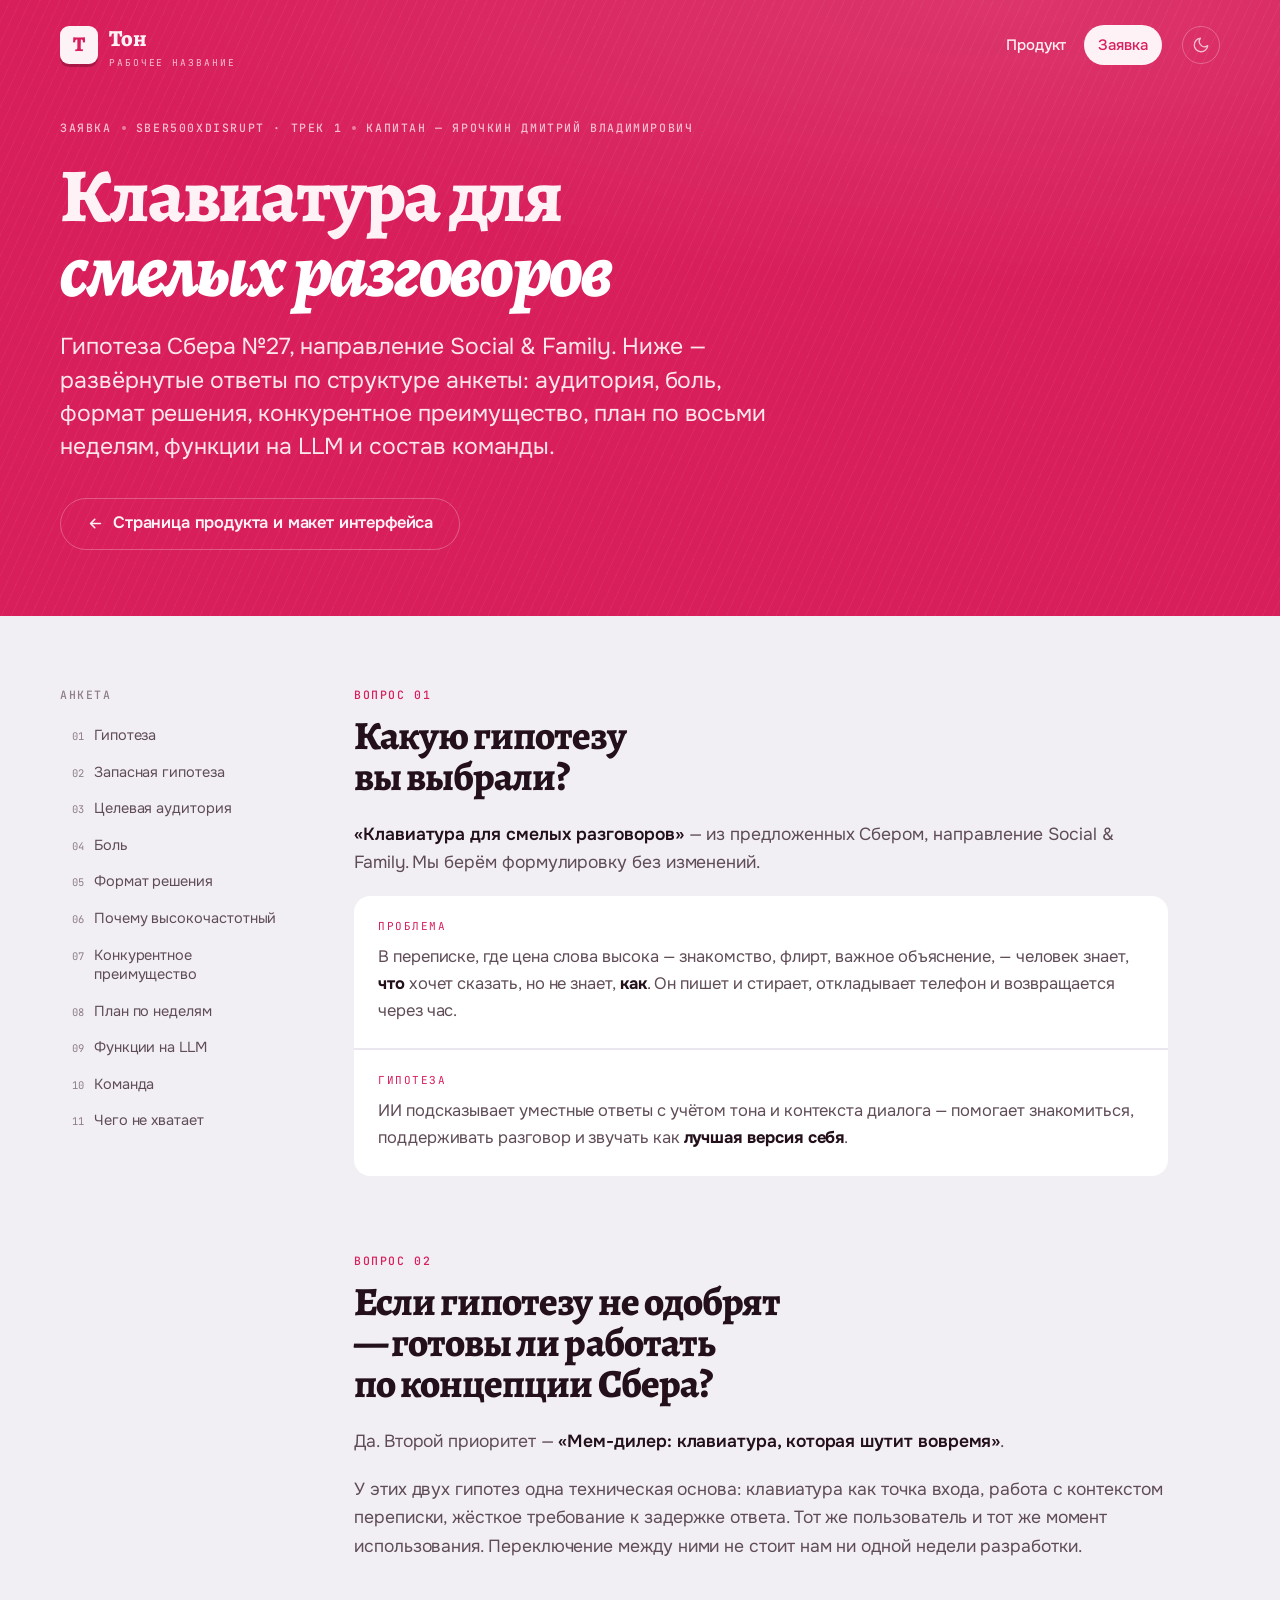
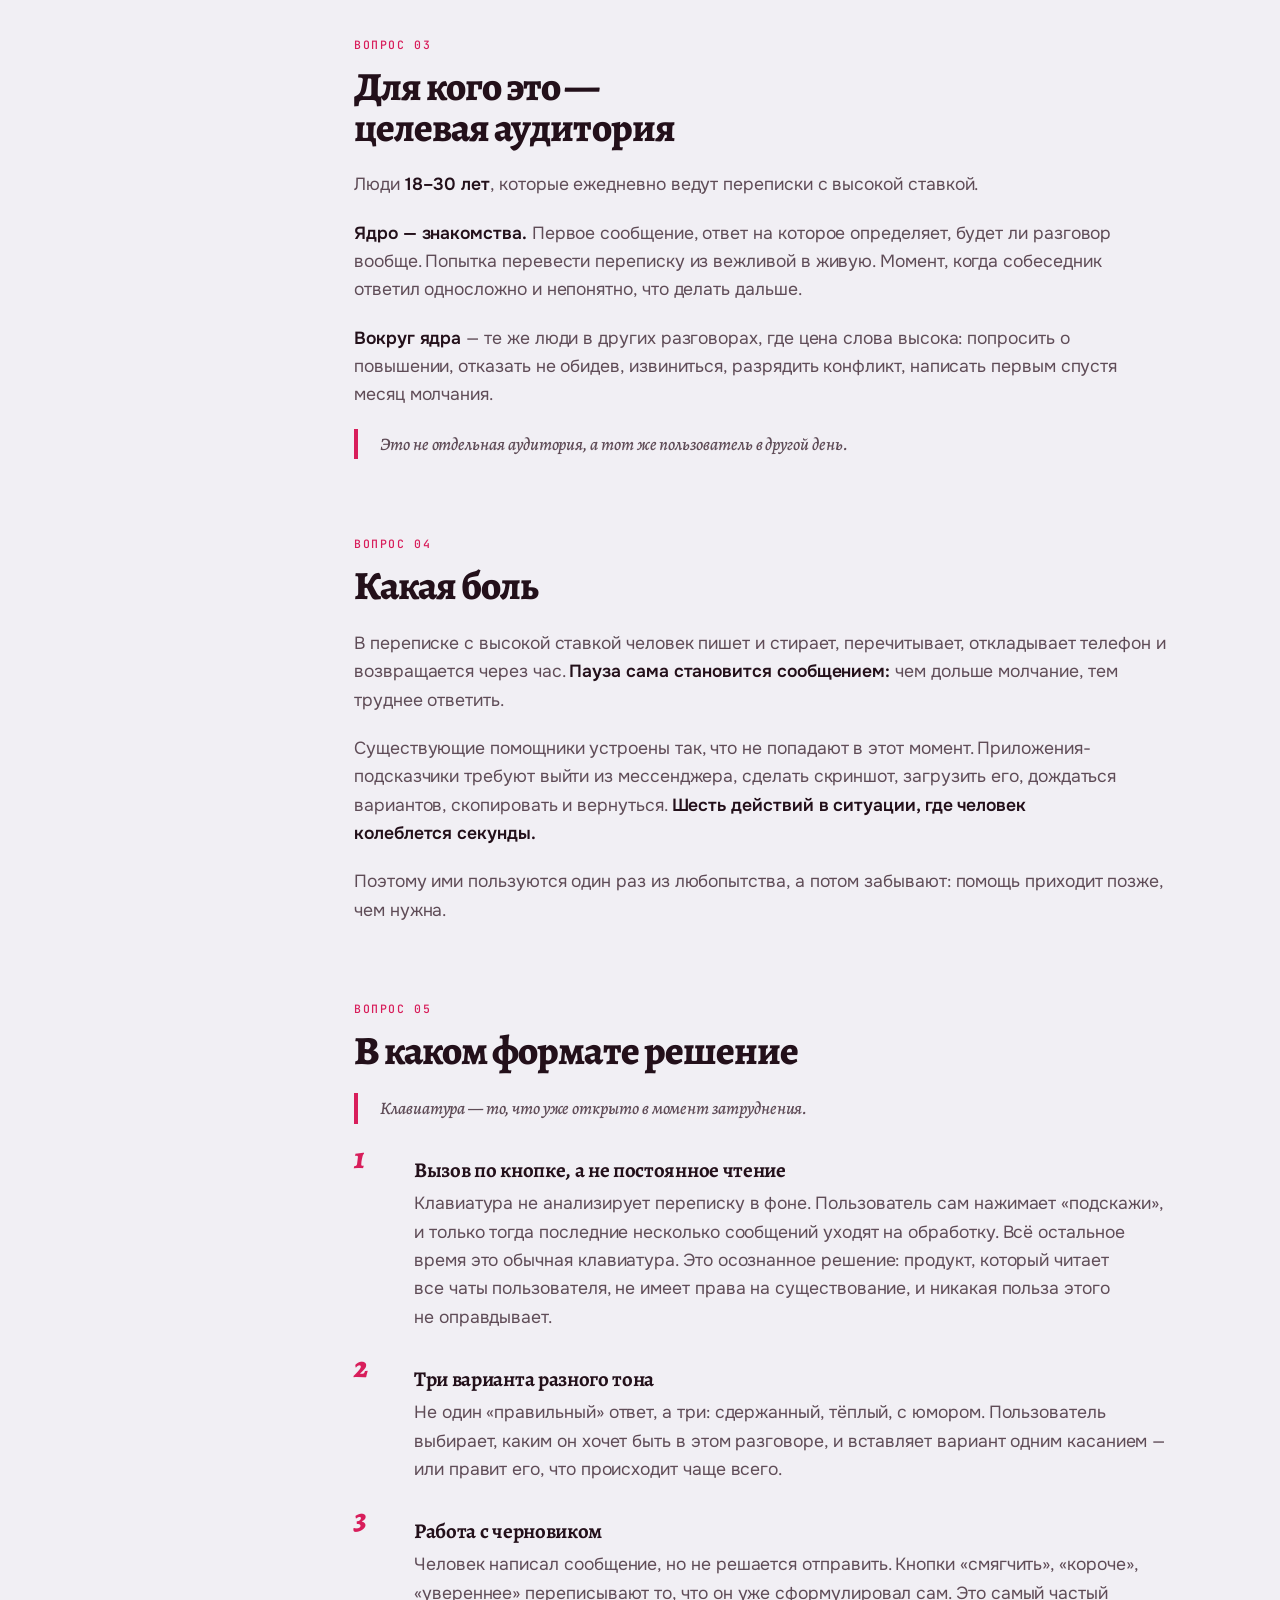
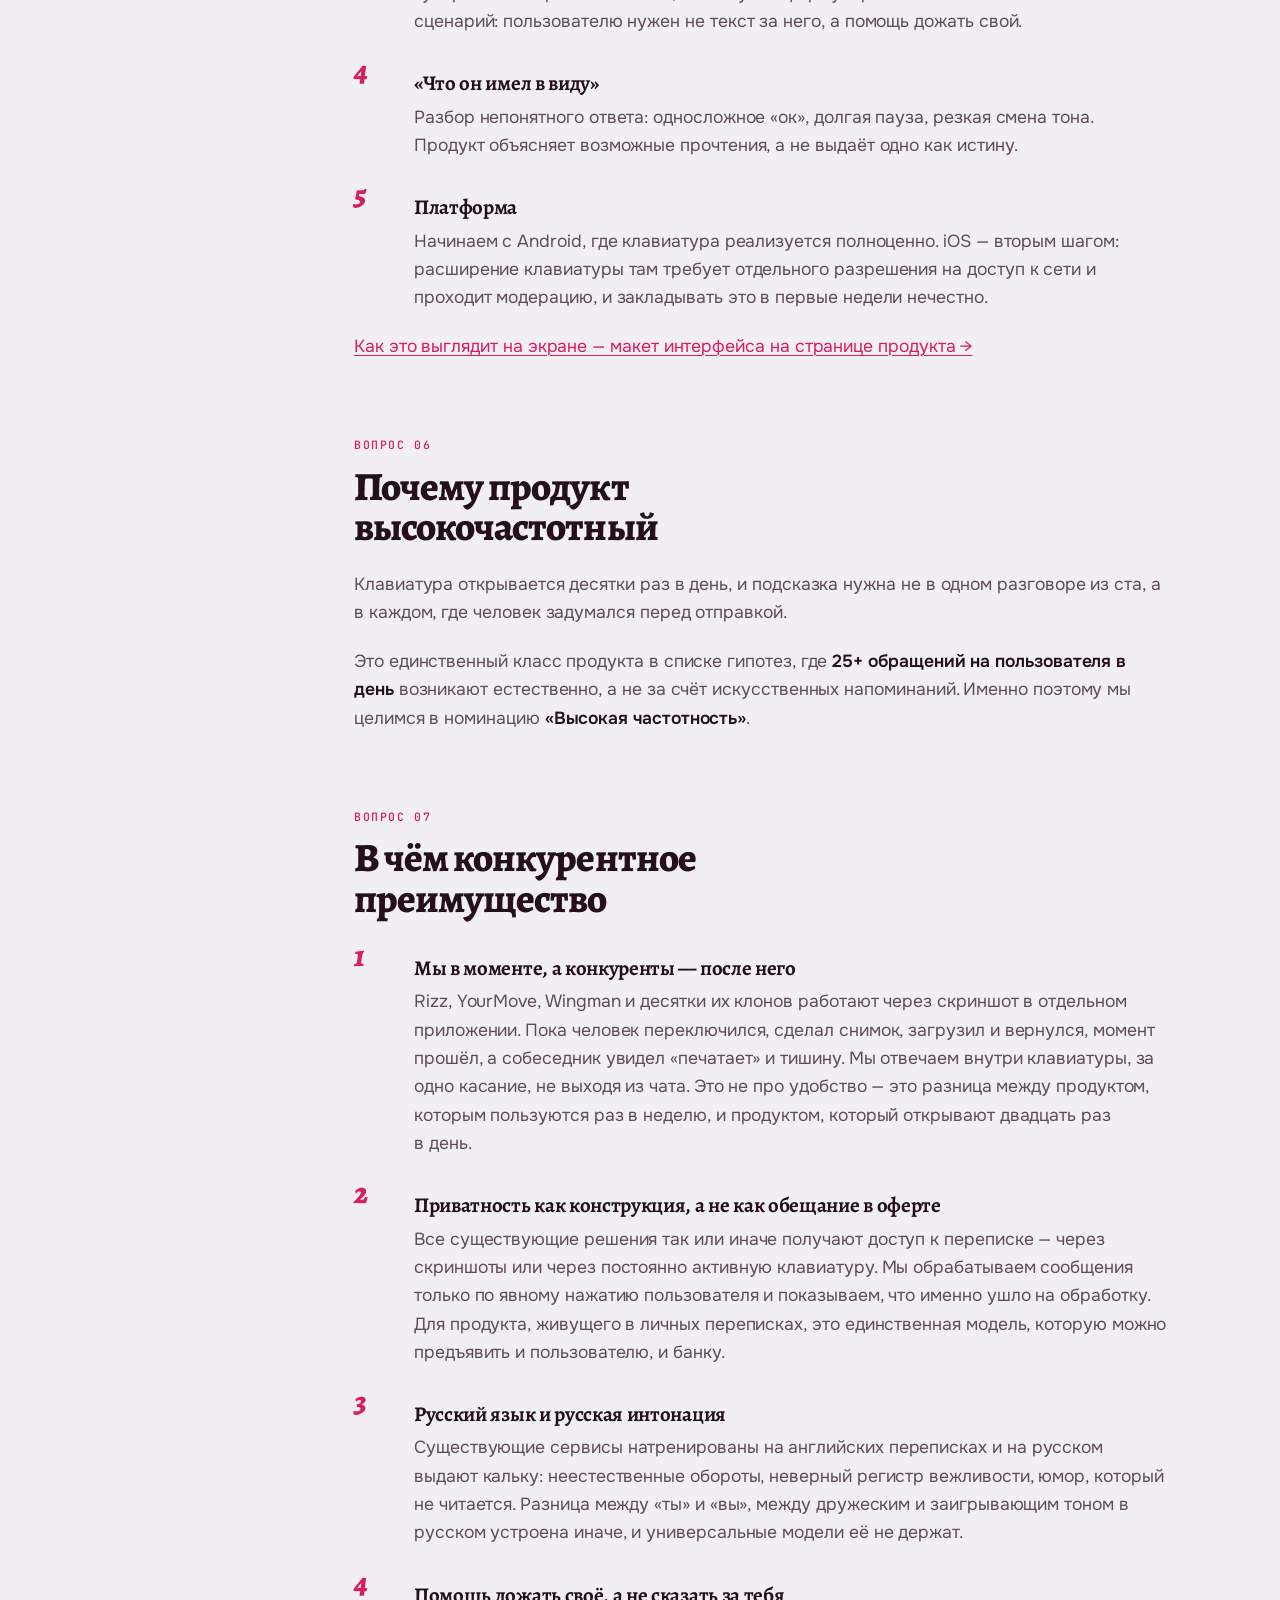
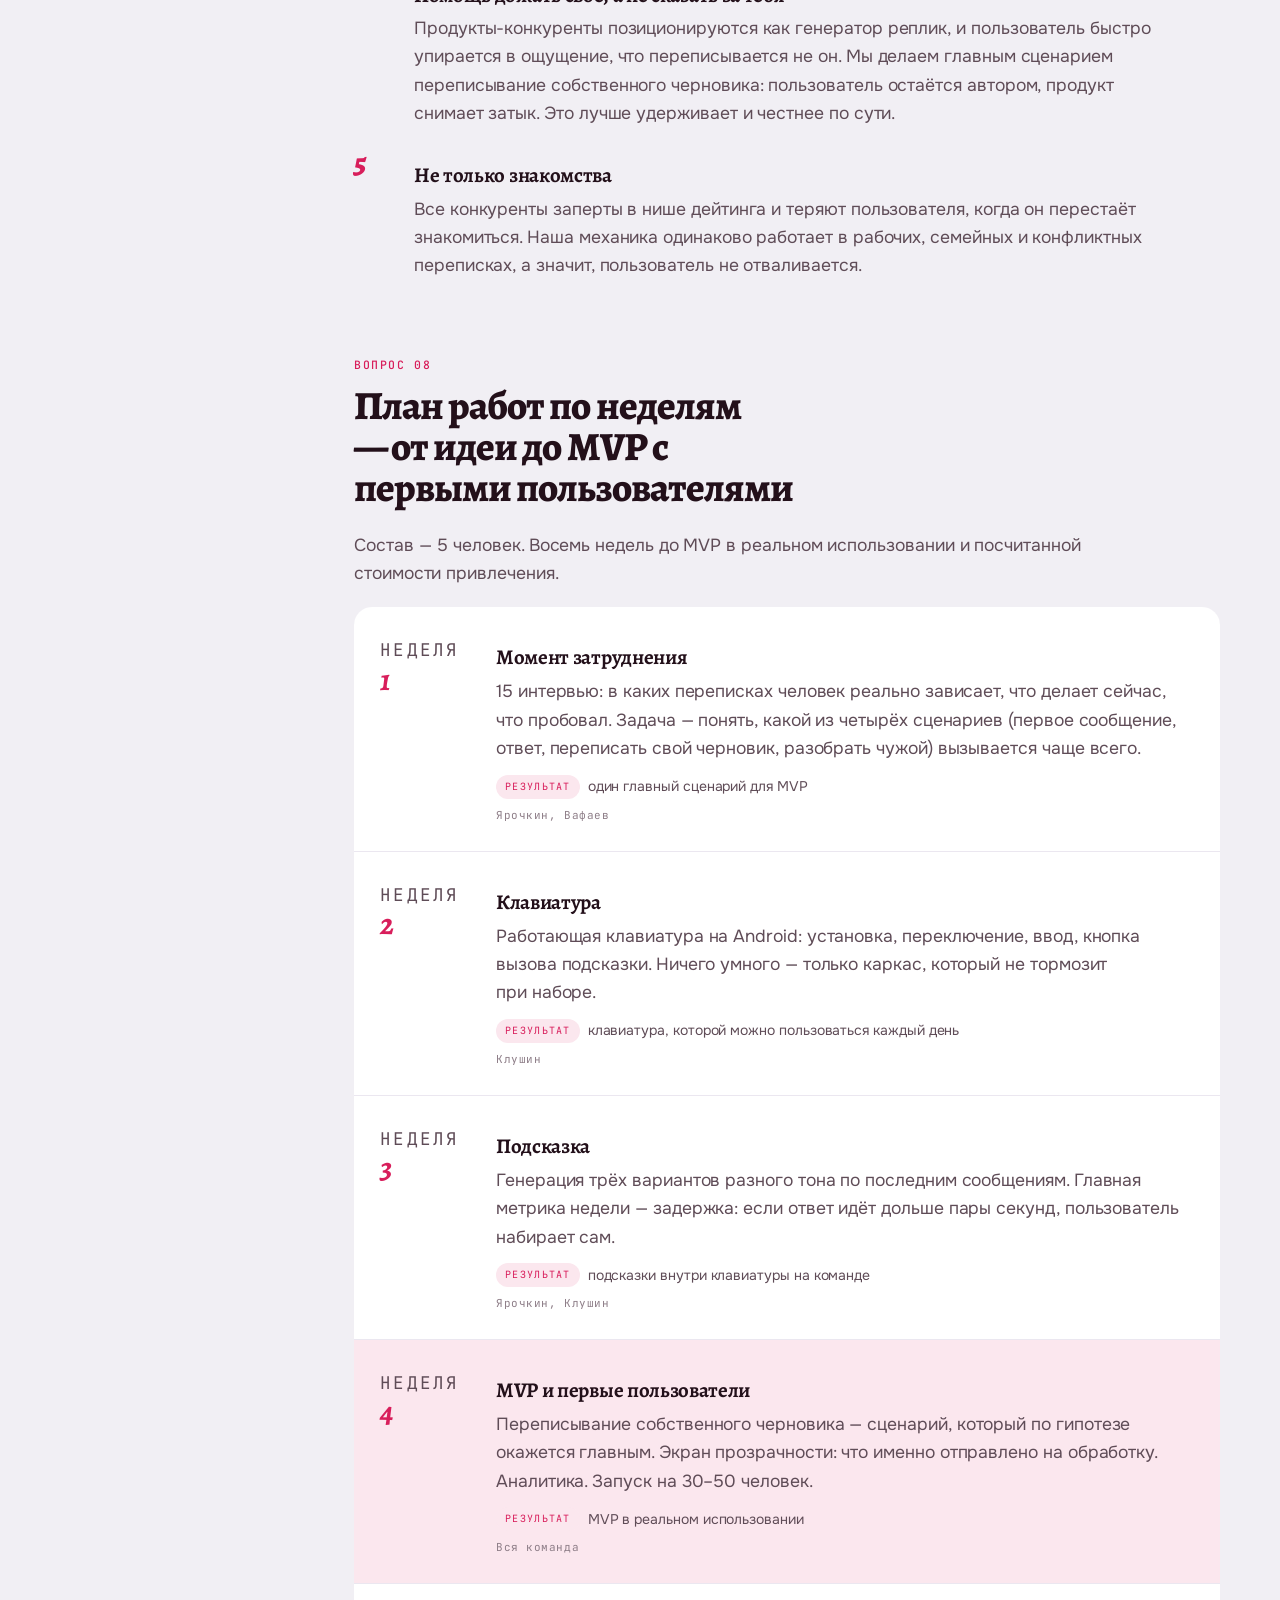
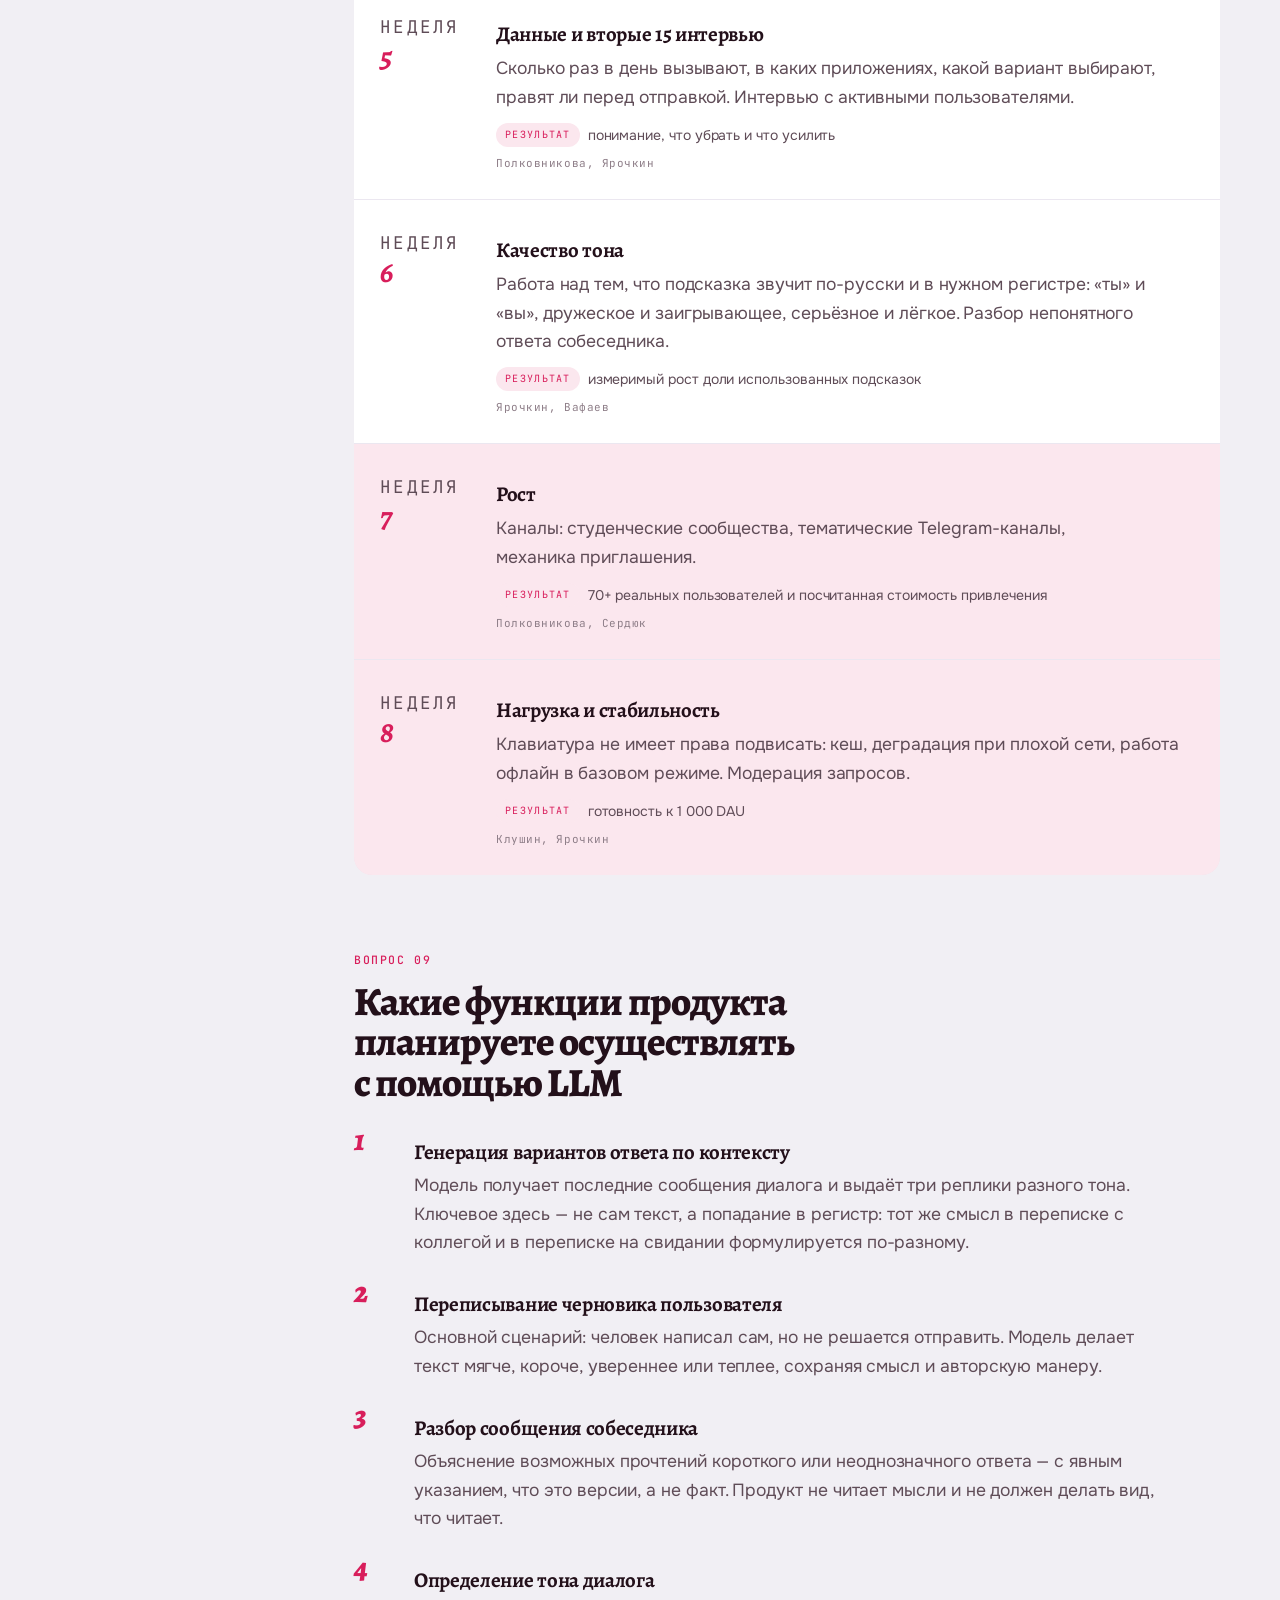
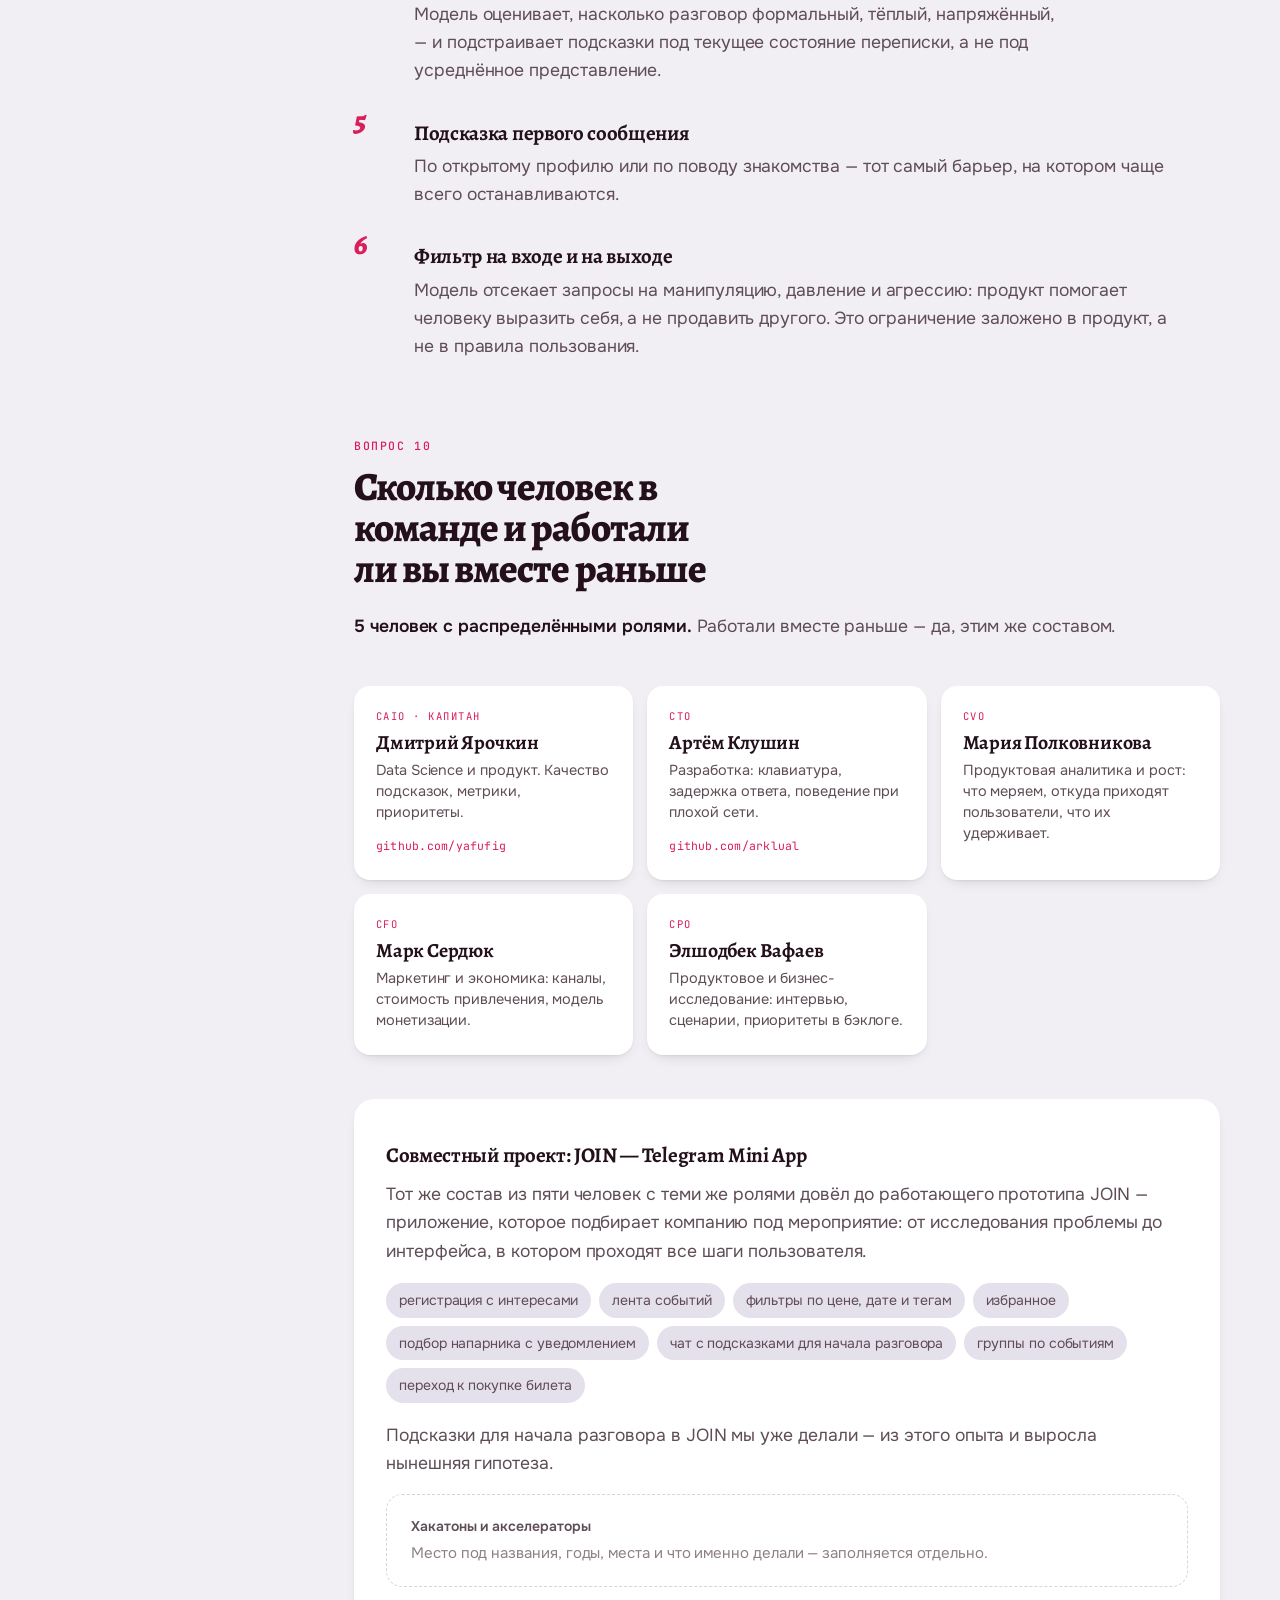
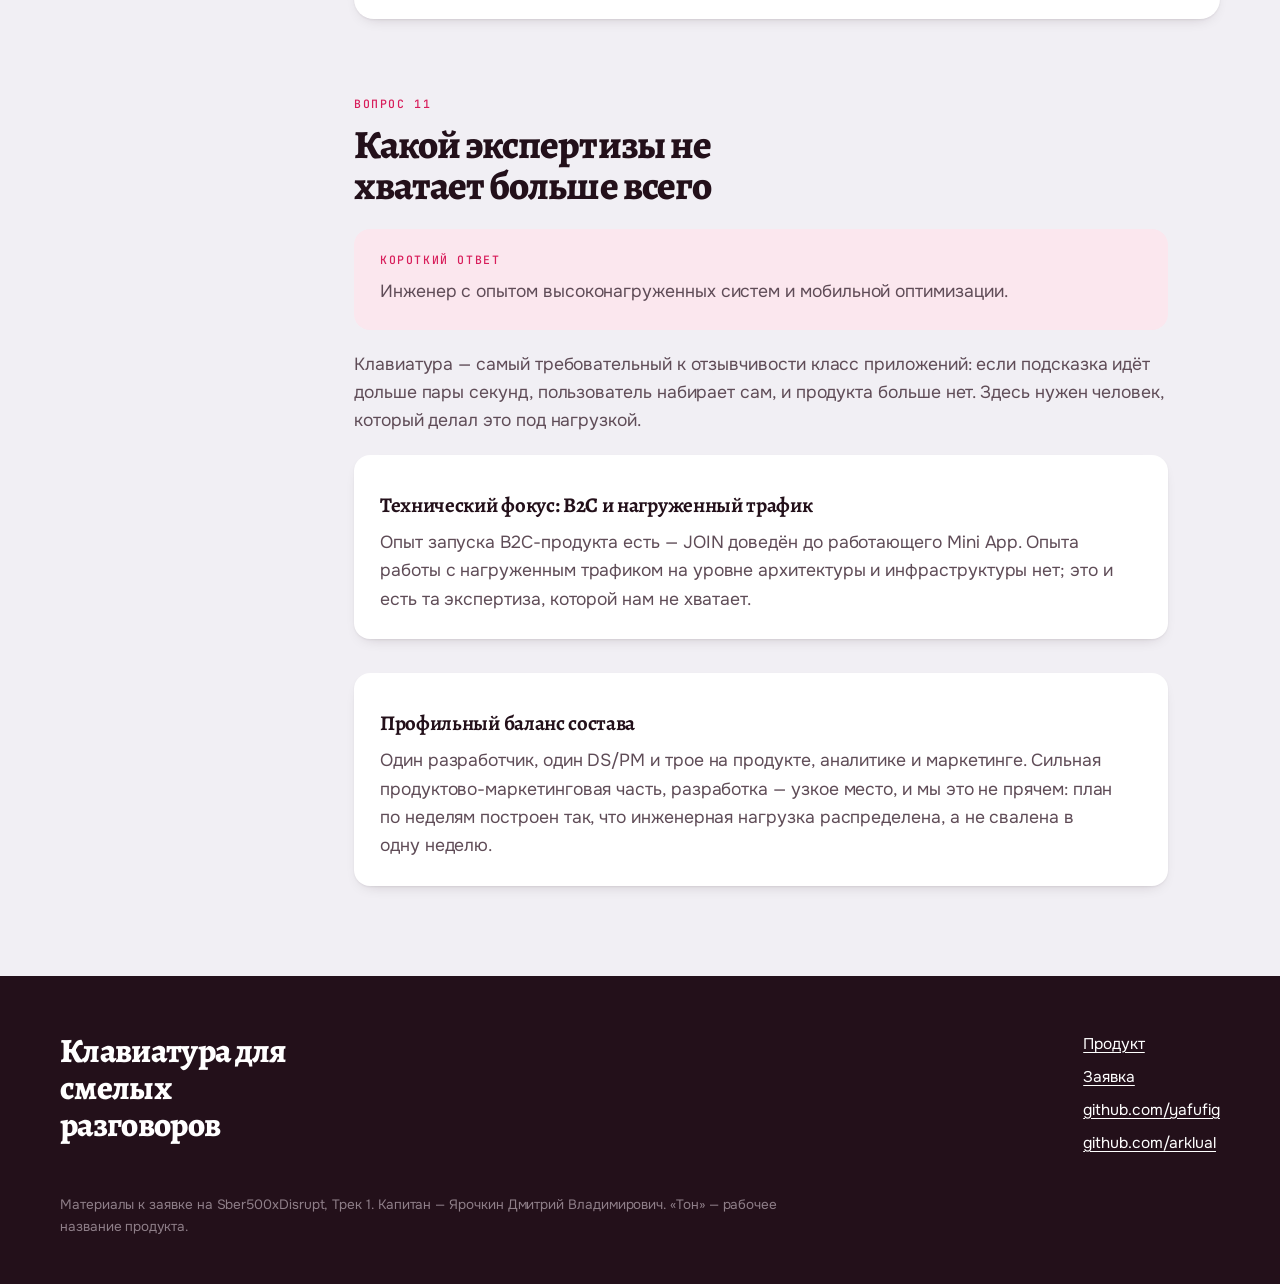
==== application.html @ e50d10cb "Add files via upload" ====
<!doctype html>
<html lang="ru">
<head>
<meta charset="utf-8">
<meta name="viewport" content="width=device-width, initial-scale=1">
<title>Заявка — Клавиатура для смелых разговоров · Sber500xDisrupt</title>
<meta name="description" content="Развёрнутые ответы по анкете Sber500xDisrupt: гипотеза, аудитория, боль, формат решения, конкурентное преимущество, план по восьми неделям, функции на LLM, команда.">
<link rel="preconnect" href="https://fonts.googleapis.com">
<link rel="preconnect" href="https://fonts.gstatic.com" crossorigin>
<link href="https://fonts.googleapis.com/css2?family=Alegreya:ital,wght@0,500;0,700;0,800;1,500;1,700;1,800&family=JetBrains+Mono:wght@400;500;600&family=Onest:wght@400;500;600;700&display=swap" rel="stylesheet">
<link rel="stylesheet" href="style.css">
<script>try{var t=localStorage.getItem('tone-theme');if(t==='dark'||t==='light')document.documentElement.setAttribute('data-theme',t)}catch(e){}</script>
</head>
<body>

<a class="skip" href="#main">Перейти к содержанию</a>

<div class="field on-brand">
  <div class="shell">

    <header class="site-head">
      <a class="brandmark" href="index.html">
        <span class="keycap" aria-hidden="true">Т</span>
        <span class="wm">Тон<small>рабочее название</small></span>
      </a>
      <nav class="site-nav" aria-label="Разделы">
        <a href="index.html">Продукт</a>
        <a href="application.html" aria-current="page">Заявка</a>
      </nav>
      <button class="theme-btn" type="button" id="theme" aria-label="Переключить тёмную тему">
        <svg class="i-moon" viewBox="0 0 24 24" fill="none" stroke="currentColor" stroke-width="1.8" stroke-linecap="round" stroke-linejoin="round" aria-hidden="true"><path d="M21 12.8A9 9 0 1 1 11.2 3a7 7 0 0 0 9.8 9.8z"/></svg>
        <svg class="i-sun" viewBox="0 0 24 24" fill="none" stroke="currentColor" stroke-width="1.8" stroke-linecap="round" aria-hidden="true"><circle cx="12" cy="12" r="4.2"/><path d="M12 2.5v2M12 19.5v2M2.5 12h2M19.5 12h2M5.2 5.2l1.4 1.4M17.4 17.4l1.4 1.4M18.8 5.2l-1.4 1.4M6.6 17.4l-1.4 1.4"/></svg>
      </button>
    </header>

    <section class="app-hero">
      <p class="eyebrow mono">
        <span>Заявка</span><span class="sep" aria-hidden="true"></span>
        <span>Sber500xDisrupt · Трек 1</span><span class="sep" aria-hidden="true"></span>
        <span>капитан — Ярочкин Дмитрий Владимирович</span>
      </p>
      <h1>Клавиатура для<em>смелых разговоров</em></h1>
      <p class="hero-lede">
        Гипотеза Сбера №27, направление Social &amp; Family. Ниже — развёрнутые ответы
        по структуре анкеты: аудитория, боль, формат решения, конкурентное преимущество,
        план по восьми неделям, функции на LLM и состав команды.
      </p>
      <div class="hero-actions">
        <a class="btn btn-ghost" href="index.html">
          <svg viewBox="0 0 24 24" fill="none" stroke="currentColor" stroke-width="2.2" stroke-linecap="round" stroke-linejoin="round" aria-hidden="true"><path d="M19 12H5M11 6l-6 6 6 6"/></svg>
          Страница продукта и макет интерфейса
        </a>
      </div>
    </section>

  </div>
</div>

<div class="shell">
  <div class="qa-layout">

    <nav class="rail" aria-label="Вопросы анкеты">
      <span class="mono">Анкета</span>
      <ol>
        <li><a href="#q1">Гипотеза</a></li>
        <li><a href="#q2">Запасная гипотеза</a></li>
        <li><a href="#q3">Целевая аудитория</a></li>
        <li><a href="#q4">Боль</a></li>
        <li><a href="#q5">Формат решения</a></li>
        <li><a href="#q6">Почему высокочастотный</a></li>
        <li><a href="#q7">Конкурентное преимущество</a></li>
        <li><a href="#q8">План по неделям</a></li>
        <li><a href="#q9">Функции на LLM</a></li>
        <li><a href="#q10">Команда</a></li>
        <li><a href="#q11">Чего не хватает</a></li>
      </ol>
    </nav>

    <main class="qa" id="main">

      <section class="q" id="q1">
        <span class="mono">Вопрос 01</span>
        <h2>Какую гипотезу вы выбрали?</h2>
        <div class="body">
          <p><strong>«Клавиатура для смелых разговоров»</strong> — из предложенных Сбером, направление Social &amp; Family. Мы берём формулировку без изменений.</p>
          <div class="defs">
            <div>
              <dt>Проблема</dt>
              <dd>В переписке, где цена слова высока — знакомство, флирт, важное объяснение, — человек знает, <b>что</b> хочет сказать, но не знает, <b>как</b>. Он пишет и стирает, откладывает телефон и возвращается через час.</dd>
            </div>
            <div>
              <dt>Гипотеза</dt>
              <dd>ИИ подсказывает уместные ответы с учётом тона и контекста диалога — помогает знакомиться, поддерживать разговор и звучать как <b>лучшая версия себя</b>.</dd>
            </div>
          </div>
        </div>
      </section>

      <section class="q" id="q2">
        <span class="mono">Вопрос 02</span>
        <h2>Если гипотезу не одобрят — готовы ли работать по концепции Сбера?</h2>
        <div class="body">
          <p>Да. Второй приоритет — <strong>«Мем-дилер: клавиатура, которая шутит вовремя»</strong>.</p>
          <p>У этих двух гипотез одна техническая основа: клавиатура как точка входа, работа с контекстом переписки, жёсткое требование к задержке ответа. Тот же пользователь и тот же момент использования. Переключение между ними не стоит нам ни одной недели разработки.</p>
        </div>
      </section>

      <section class="q" id="q3">
        <span class="mono">Вопрос 03</span>
        <h2>Для кого это — целевая аудитория</h2>
        <div class="body">
          <p>Люди <strong>18–30 лет</strong>, которые ежедневно ведут переписки с высокой ставкой.</p>
          <p><strong>Ядро — знакомства.</strong> Первое сообщение, ответ на которое определяет, будет ли разговор вообще. Попытка перевести переписку из вежливой в живую. Момент, когда собеседник ответил односложно и непонятно, что делать дальше.</p>
          <p><strong>Вокруг ядра</strong> — те же люди в других разговорах, где цена слова высока: попросить о повышении, отказать не обидев, извиниться, разрядить конфликт, написать первым спустя месяц молчания.</p>
          <p class="pullquote">Это не отдельная аудитория, а тот же пользователь в другой день.</p>
        </div>
      </section>

      <section class="q" id="q4">
        <span class="mono">Вопрос 04</span>
        <h2>Какая боль</h2>
        <div class="body">
          <p>В переписке с высокой ставкой человек пишет и стирает, перечитывает, откладывает телефон и возвращается через час. <strong>Пауза сама становится сообщением:</strong> чем дольше молчание, тем труднее ответить.</p>
          <p>Существующие помощники устроены так, что не попадают в этот момент. Приложения-подсказчики требуют выйти из мессенджера, сделать скриншот, загрузить его, дождаться вариантов, скопировать и вернуться. <strong>Шесть действий в ситуации, где человек колеблется секунды.</strong></p>
          <p>Поэтому ими пользуются один раз из любопытства, а потом забывают: помощь приходит позже, чем нужна.</p>
        </div>
      </section>

      <section class="q" id="q5">
        <span class="mono">Вопрос 05</span>
        <h2>В каком формате решение</h2>
        <div class="body">
          <p class="pullquote">Клавиатура — то, что уже открыто в момент затруднения.</p>
          <ol class="numlist">
            <li>
              <div>
                <h3>Вызов по кнопке, а не постоянное чтение</h3>
                <p>Клавиатура не анализирует переписку в фоне. Пользователь сам нажимает «подскажи», и только тогда последние несколько сообщений уходят на обработку. Всё остальное время это обычная клавиатура. Это осознанное решение: продукт, который читает все чаты пользователя, не имеет права на существование, и никакая польза этого не оправдывает.</p>
              </div>
            </li>
            <li>
              <div>
                <h3>Три варианта разного тона</h3>
                <p>Не один «правильный» ответ, а три: сдержанный, тёплый, с юмором. Пользователь выбирает, каким он хочет быть в этом разговоре, и вставляет вариант одним касанием — или правит его, что происходит чаще всего.</p>
              </div>
            </li>
            <li>
              <div>
                <h3>Работа с черновиком</h3>
                <p>Человек написал сообщение, но не решается отправить. Кнопки «смягчить», «короче», «увереннее» переписывают то, что он уже сформулировал сам. Это самый частый сценарий: пользователю нужен не текст за него, а помощь дожать свой.</p>
              </div>
            </li>
            <li>
              <div>
                <h3>«Что он имел в виду»</h3>
                <p>Разбор непонятного ответа: односложное «ок», долгая пауза, резкая смена тона. Продукт объясняет возможные прочтения, а не выдаёт одно как истину.</p>
              </div>
            </li>
            <li>
              <div>
                <h3>Платформа</h3>
                <p>Начинаем с Android, где клавиатура реализуется полноценно. iOS — вторым шагом: расширение клавиатуры там требует отдельного разрешения на доступ к сети и проходит модерацию, и закладывать это в первые недели нечестно.</p>
              </div>
            </li>
          </ol>
          <p><a href="index.html#how">Как это выглядит на экране — макет интерфейса на странице продукта →</a></p>
        </div>
      </section>

      <section class="q" id="q6">
        <span class="mono">Вопрос 06</span>
        <h2>Почему продукт высокочастотный</h2>
        <div class="body">
          <p>Клавиатура открывается десятки раз в день, и подсказка нужна не в одном разговоре из ста, а в каждом, где человек задумался перед отправкой.</p>
          <p>Это единственный класс продукта в списке гипотез, где <strong>25+ обращений на пользователя в день</strong> возникают естественно, а не за счёт искусственных напоминаний. Именно поэтому мы целимся в номинацию <strong>«Высокая частотность»</strong>.</p>
        </div>
      </section>

      <section class="q" id="q7">
        <span class="mono">Вопрос 07</span>
        <h2>В чём конкурентное преимущество</h2>
        <div class="body">
          <ol class="numlist">
            <li>
              <div>
                <h3>Мы в моменте, а конкуренты — после него</h3>
                <p>Rizz, YourMove, Wingman и десятки их клонов работают через скриншот в отдельном приложении. Пока человек переключился, сделал снимок, загрузил и вернулся, момент прошёл, а собеседник увидел «печатает» и тишину. Мы отвечаем внутри клавиатуры, за одно касание, не выходя из чата. Это не про удобство — это разница между продуктом, которым пользуются раз в неделю, и продуктом, который открывают двадцать раз в день.</p>
              </div>
            </li>
            <li>
              <div>
                <h3>Приватность как конструкция, а не как обещание в оферте</h3>
                <p>Все существующие решения так или иначе получают доступ к переписке — через скриншоты или через постоянно активную клавиатуру. Мы обрабатываем сообщения только по явному нажатию пользователя и показываем, что именно ушло на обработку. Для продукта, живущего в личных переписках, это единственная модель, которую можно предъявить и пользователю, и банку.</p>
              </div>
            </li>
            <li>
              <div>
                <h3>Русский язык и русская интонация</h3>
                <p>Существующие сервисы натренированы на английских переписках и на русском выдают кальку: неестественные обороты, неверный регистр вежливости, юмор, который не читается. Разница между «ты» и «вы», между дружеским и заигрывающим тоном в русском устроена иначе, и универсальные модели её не держат.</p>
              </div>
            </li>
            <li>
              <div>
                <h3>Помощь дожать своё, а не сказать за тебя</h3>
                <p>Продукты-конкуренты позиционируются как генератор реплик, и пользователь быстро упирается в ощущение, что переписывается не он. Мы делаем главным сценарием переписывание собственного черновика: пользователь остаётся автором, продукт снимает затык. Это лучше удерживает и честнее по сути.</p>
              </div>
            </li>
            <li>
              <div>
                <h3>Не только знакомства</h3>
                <p>Все конкуренты заперты в нише дейтинга и теряют пользователя, когда он перестаёт знакомиться. Наша механика одинаково работает в рабочих, семейных и конфликтных переписках, а значит, пользователь не отваливается.</p>
              </div>
            </li>
          </ol>
        </div>
      </section>

      <section class="q" id="q8">
        <span class="mono">Вопрос 08</span>
        <h2>План работ по неделям — от идеи до MVP с первыми пользователями</h2>
        <div class="body" style="max-width:none">
          <p style="max-width:74ch">Состав — 5 человек. Восемь недель до MVP в реальном использовании и посчитанной стоимости привлечения.</p>

          <div class="weeks">
            <article class="week">
              <p class="wk">Неделя <b>1</b></p>
              <div>
                <h3>Момент затруднения</h3>
                <p>15 интервью: в каких переписках человек реально зависает, что делает сейчас, что пробовал. Задача — понять, какой из четырёх сценариев (первое сообщение, ответ, переписать свой черновик, разобрать чужой) вызывается чаще всего.</p>
                <p class="out"><span class="k">результат</span> один главный сценарий для MVP</p>
                <p class="who">Ярочкин, Вафаев</p>
              </div>
            </article>

            <article class="week">
              <p class="wk">Неделя <b>2</b></p>
              <div>
                <h3>Клавиатура</h3>
                <p>Работающая клавиатура на Android: установка, переключение, ввод, кнопка вызова подсказки. Ничего умного — только каркас, который не тормозит при наборе.</p>
                <p class="out"><span class="k">результат</span> клавиатура, которой можно пользоваться каждый день</p>
                <p class="who">Клушин</p>
              </div>
            </article>

            <article class="week">
              <p class="wk">Неделя <b>3</b></p>
              <div>
                <h3>Подсказка</h3>
                <p>Генерация трёх вариантов разного тона по последним сообщениям. Главная метрика недели — задержка: если ответ идёт дольше пары секунд, пользователь набирает сам.</p>
                <p class="out"><span class="k">результат</span> подсказки внутри клавиатуры на команде</p>
                <p class="who">Ярочкин, Клушин</p>
              </div>
            </article>

            <article class="week mark">
              <p class="wk">Неделя <b>4</b></p>
              <div>
                <h3>MVP и первые пользователи</h3>
                <p>Переписывание собственного черновика — сценарий, который по гипотезе окажется главным. Экран прозрачности: что именно отправлено на обработку. Аналитика. Запуск на 30–50 человек.</p>
                <p class="out"><span class="k">результат</span> MVP в реальном использовании</p>
                <p class="who">Вся команда</p>
              </div>
            </article>

            <article class="week">
              <p class="wk">Неделя <b>5</b></p>
              <div>
                <h3>Данные и вторые 15 интервью</h3>
                <p>Сколько раз в день вызывают, в каких приложениях, какой вариант выбирают, правят ли перед отправкой. Интервью с активными пользователями.</p>
                <p class="out"><span class="k">результат</span> понимание, что убрать и что усилить</p>
                <p class="who">Полковникова, Ярочкин</p>
              </div>
            </article>

            <article class="week">
              <p class="wk">Неделя <b>6</b></p>
              <div>
                <h3>Качество тона</h3>
                <p>Работа над тем, что подсказка звучит по-русски и в нужном регистре: «ты» и «вы», дружеское и заигрывающее, серьёзное и лёгкое. Разбор непонятного ответа собеседника.</p>
                <p class="out"><span class="k">результат</span> измеримый рост доли использованных подсказок</p>
                <p class="who">Ярочкин, Вафаев</p>
              </div>
            </article>

            <article class="week mark">
              <p class="wk">Неделя <b>7</b></p>
              <div>
                <h3>Рост</h3>
                <p>Каналы: студенческие сообщества, тематические Telegram-каналы, механика приглашения.</p>
                <p class="out"><span class="k">результат</span> 70+ реальных пользователей и посчитанная стоимость привлечения</p>
                <p class="who">Полковникова, Сердюк</p>
              </div>
            </article>

            <article class="week mark">
              <p class="wk">Неделя <b>8</b></p>
              <div>
                <h3>Нагрузка и стабильность</h3>
                <p>Клавиатура не имеет права подвисать: кеш, деградация при плохой сети, работа офлайн в базовом режиме. Модерация запросов.</p>
                <p class="out"><span class="k">результат</span> готовность к 1 000 DAU</p>
                <p class="who">Клушин, Ярочкин</p>
              </div>
            </article>
          </div>
        </div>
      </section>

      <section class="q" id="q9">
        <span class="mono">Вопрос 09</span>
        <h2>Какие функции продукта планируете осуществлять с помощью LLM</h2>
        <div class="body">
          <ol class="numlist">
            <li>
              <div>
                <h3>Генерация вариантов ответа по контексту</h3>
                <p>Модель получает последние сообщения диалога и выдаёт три реплики разного тона. Ключевое здесь — не сам текст, а попадание в регистр: тот же смысл в переписке с коллегой и в переписке на свидании формулируется по-разному.</p>
              </div>
            </li>
            <li>
              <div>
                <h3>Переписывание черновика пользователя</h3>
                <p>Основной сценарий: человек написал сам, но не решается отправить. Модель делает текст мягче, короче, увереннее или теплее, сохраняя смысл и авторскую манеру.</p>
              </div>
            </li>
            <li>
              <div>
                <h3>Разбор сообщения собеседника</h3>
                <p>Объяснение возможных прочтений короткого или неоднозначного ответа — с явным указанием, что это версии, а не факт. Продукт не читает мысли и не должен делать вид, что читает.</p>
              </div>
            </li>
            <li>
              <div>
                <h3>Определение тона диалога</h3>
                <p>Модель оценивает, насколько разговор формальный, тёплый, напряжённый, — и подстраивает подсказки под текущее состояние переписки, а не под усреднённое представление.</p>
              </div>
            </li>
            <li>
              <div>
                <h3>Подсказка первого сообщения</h3>
                <p>По открытому профилю или по поводу знакомства — тот самый барьер, на котором чаще всего останавливаются.</p>
              </div>
            </li>
            <li>
              <div>
                <h3>Фильтр на входе и на выходе</h3>
                <p>Модель отсекает запросы на манипуляцию, давление и агрессию: продукт помогает человеку выразить себя, а не продавить другого. Это ограничение заложено в продукт, а не в правила пользования.</p>
              </div>
            </li>
          </ol>
        </div>
      </section>

      <section class="q" id="q10">
        <span class="mono">Вопрос 10</span>
        <h2>Сколько человек в команде и работали ли вы вместе раньше</h2>
        <div class="body" style="max-width:none">
          <p style="max-width:74ch"><strong>5 человек с распределёнными ролями.</strong> Работали вместе раньше — да, этим же составом.</p>

          <div class="team" style="margin-top:26px">
            <article class="person">
              <span class="role">CAIO · капитан</span>
              <span class="nm">Дмитрий Ярочкин</span>
              <span class="what">Data Science и продукт. Качество подсказок, метрики, приоритеты.</span>
              <span class="gh"><a href="https://github.com/yafufig">github.com/yafufig</a></span>
            </article>
            <article class="person">
              <span class="role">CTO</span>
              <span class="nm">Артём Клушин</span>
              <span class="what">Разработка: клавиатура, задержка ответа, поведение при плохой сети.</span>
              <span class="gh"><a href="https://github.com/arklual">github.com/arklual</a></span>
            </article>
            <article class="person">
              <span class="role">CVO</span>
              <span class="nm">Мария Полковникова</span>
              <span class="what">Продуктовая аналитика и рост: что меряем, откуда приходят пользователи, что их удерживает.</span>
            </article>
            <article class="person">
              <span class="role">CFO</span>
              <span class="nm">Марк Сердюк</span>
              <span class="what">Маркетинг и экономика: каналы, стоимость привлечения, модель монетизации.</span>
            </article>
            <article class="person">
              <span class="role">CPO</span>
              <span class="nm">Элшодбек Вафаев</span>
              <span class="what">Продуктовое и бизнес-исследование: интервью, сценарии, приоритеты в бэклоге.</span>
            </article>
          </div>

          <div class="joinbox">
            <h3>Совместный проект: JOIN — Telegram Mini App</h3>
            <p>
              Тот же состав из пяти человек с теми же ролями довёл до работающего прототипа JOIN —
              приложение, которое подбирает компанию под мероприятие: от исследования проблемы
              до интерфейса, в котором проходят все шаги пользователя.
            </p>
            <ul class="chips">
              <li>регистрация с интересами</li>
              <li>лента событий</li>
              <li>фильтры по цене, дате и тегам</li>
              <li>избранное</li>
              <li>подбор напарника с уведомлением</li>
              <li>чат с подсказками для начала разговора</li>
              <li>группы по событиям</li>
              <li>переход к покупке билета</li>
            </ul>
            <p style="margin-top:18px">
              Подсказки для начала разговора в JOIN мы уже делали — из этого опыта
              и выросла нынешняя гипотеза.
            </p>

            <!-- СЮДА: названия хакатонов с местами и акселераторов -->
            <div class="slot">
              <b>Хакатоны и акселераторы</b>
              Место под названия, годы, места и что именно делали — заполняется отдельно.
            </div>
          </div>
        </div>
      </section>

      <section class="q" id="q11">
        <span class="mono">Вопрос 11</span>
        <h2>Какой экспертизы не хватает больше всего</h2>
        <div class="body">
          <div class="callout">
            <span class="mono">Короткий ответ</span>
            <p>Инженер с опытом высоконагруженных систем и мобильной оптимизации.</p>
          </div>
          <p>Клавиатура — самый требовательный к отзывчивости класс приложений: если подсказка идёт дольше пары секунд, пользователь набирает сам, и продукта больше нет. Здесь нужен человек, который делал это под нагрузкой.</p>
          <div class="notecard">
            <h3>Технический фокус: B2C и нагруженный трафик</h3>
            <p>Опыт запуска B2C-продукта есть — JOIN доведён до работающего Mini App. Опыта работы с нагруженным трафиком на уровне архитектуры и инфраструктуры нет; это и есть та экспертиза, которой нам не хватает.</p>
          </div>
          <div class="notecard">
            <h3>Профильный баланс состава</h3>
            <p>Один разработчик, один DS/PM и трое на продукте, аналитике и маркетинге. Сильная продуктово-маркетинговая часть, разработка — узкое место, и мы это не прячем: план по неделям построен так, что инженерная нагрузка распределена, а не свалена в одну неделю.</p>
          </div>
        </div>
      </section>

    </main>
  </div>
</div>

<footer class="site-foot">
  <div class="shell">
    <div class="foot-grid">
      <p class="big">Клавиатура для смелых разговоров</p>
      <nav class="foot-links" aria-label="Ссылки">
        <a href="index.html">Продукт</a>
        <a href="application.html">Заявка</a>
        <a href="https://github.com/yafufig">github.com/yafufig</a>
        <a href="https://github.com/arklual">github.com/arklual</a>
      </nav>
    </div>
    <p class="foot-note">
      Материалы к заявке на Sber500xDisrupt, Трек 1. Капитан — Ярочкин Дмитрий Владимирович.
      «Тон» — рабочее название продукта.
    </p>
  </div>
</footer>

<script>
(function(){
  var b = document.getElementById('theme');
  if(b){
    b.addEventListener('click', function(){
      var cur = document.documentElement.getAttribute('data-theme');
      if(!cur) cur = window.matchMedia('(prefers-color-scheme: dark)').matches ? 'dark' : 'light';
      var next = cur === 'dark' ? 'light' : 'dark';
      document.documentElement.setAttribute('data-theme', next);
      try{ localStorage.setItem('tone-theme', next); }catch(e){}
    });
  }

  if(!('IntersectionObserver' in window)) return;
  var links = {};
  Array.prototype.forEach.call(document.querySelectorAll('.rail a'), function(a){
    links[a.getAttribute('href').slice(1)] = a;
  });
  var seen = {};
  var io = new IntersectionObserver(function(entries){
    entries.forEach(function(e){ seen[e.target.id] = e.isIntersecting; });
    var first = null;
    Array.prototype.forEach.call(document.querySelectorAll('.q'), function(s){
      if(!first && seen[s.id]) first = s.id;
    });
    for(var k in links){ links[k].classList.toggle('on', k === first); }
  }, { rootMargin: '-10% 0px -70% 0px' });
  Array.prototype.forEach.call(document.querySelectorAll('.q'), function(s){ io.observe(s); });
})();
</script>

</body>
</html>
---- style.css ----
/* ==========================================================================
   «Тон» — клавиатура для смелых разговоров
   Общая система для index.html и application.html
   Направление: насыщенное малиновое поле + живая антиква Alegreya.
   Три тона продукта (сдержанный / тёплый / с юмором) — это и есть палитра.
   ========================================================================== */

:root{
  color-scheme: light dark;

  --paper:      #F1EFF4;
  --paper-2:    #E5E1EC;
  --panel:      #FFFFFF;
  --ink:        #23101A;
  --ink-2:      #5F4C57;
  --ink-3:      #8E7E88;
  --line:       #D9D3E0;
  --line-2:     #EBE7F0;

  --brand:      #D81E5B;
  --brand-deep: #A00F42;
  --brand-tint: #FBE7EE;
  --brand-lift: #FF88AB;   /* малиновый, читаемый на тёмной подложке */
  --on-dark:    #FBF3F6;   /* текст на тёмных карточках в обеих темах */
  --on-hero:    #8C0B39;   /* текст на светлой кнопке внутри малинового поля */

  --hero-bg:    #D81E5B;
  --hero-ink:   #FFF2F6;
  --hero-ink-2: #F6BFD1;
  --hero-line:  rgba(255,255,255,.26);

  --tone-cool:  #3D5CC0;
  --tone-warm:  #B36A12;
  --tone-fun:   #16855F;
  --tone-cool-bg:#E8ECFB;
  --tone-warm-bg:#FAEEDD;
  --tone-fun-bg: #E0F4EC;

  /* макет устройства */
  --scr:        #FFFFFF;
  --scr-chat:   #EDE9F2;
  --scr-line:   #E1DCE8;
  --bub-in:     #FFFFFF;
  --bub-out:    #FBD9E4;
  --kb-bg:      #D7D1DF;
  --kb-key:     #FFFFFF;
  --kb-panel:   #FFFFFF;

  --shadow-s: 0 1px 2px rgba(35,16,26,.06), 0 6px 16px -10px rgba(35,16,26,.30);
  --shadow-l: 0 2px 4px rgba(35,16,26,.06), 0 30px 60px -30px rgba(35,16,26,.45);

  --font-display: "Alegreya", Georgia, "Times New Roman", serif;
  --font-text: "Onest", ui-sans-serif, system-ui, -apple-system, "Segoe UI", sans-serif;
  --font-mono: "JetBrains Mono", ui-monospace, SFMono-Regular, Menlo, monospace;
}

@media (prefers-color-scheme: dark){
  :root:not([data-theme="light"]){
    --paper:      #150C11;
    --paper-2:    #1E1219;
    --panel:      #20141C;
    --ink:        #F6ECF0;
    --ink-2:      #C0A8B3;
    --ink-3:      #8B7481;
    --line:       #3A2530;
    --line-2:     #2A1A23;

    --brand:      #FF4E80;
    --brand-deep: #FF7CA0;
    --brand-tint: #2E101C;
    --brand-lift: #FF88AB;
    --on-hero:    #6B0729;

    --hero-bg:    #7C0B33;
    --hero-ink:   #FFEDF3;
    --hero-ink-2: #E4A5BB;
    --hero-line:  rgba(255,255,255,.22);

    --tone-cool:  #8AA0F2;
    --tone-warm:  #E9A657;
    --tone-fun:   #48C89D;
    --tone-cool-bg:#1B1F3A;
    --tone-warm-bg:#2E2113;
    --tone-fun-bg: #122C24;

    --scr:        #1A1016;
    --scr-chat:   #120A0F;
    --scr-line:   #2E1D27;
    --bub-in:     #241722;
    --bub-out:    #5A1030;
    --kb-bg:      #241722;
    --kb-key:     #33212D;
    --kb-panel:   #2B1B25;

    --shadow-s: 0 1px 2px rgba(0,0,0,.5), 0 8px 20px -12px rgba(0,0,0,.8);
    --shadow-l: 0 2px 4px rgba(0,0,0,.4), 0 34px 70px -34px rgba(0,0,0,.95);
  }
}

:root[data-theme="dark"]{
  --paper:#150C11; --paper-2:#1E1219; --panel:#20141C;
  --ink:#F6ECF0; --ink-2:#C0A8B3; --ink-3:#8B7481;
  --line:#3A2530; --line-2:#2A1A23;
  --brand:#FF4E80; --brand-deep:#FF7CA0; --brand-tint:#2E101C;
  --brand-lift:#FF88AB; --on-hero:#6B0729;
  --hero-bg:#7C0B33; --hero-ink:#FFEDF3; --hero-ink-2:#E4A5BB; --hero-line:rgba(255,255,255,.22);
  --tone-cool:#8AA0F2; --tone-warm:#E9A657; --tone-fun:#48C89D;
  --tone-cool-bg:#1B1F3A; --tone-warm-bg:#2E2113; --tone-fun-bg:#122C24;
  --scr:#1A1016; --scr-chat:#120A0F; --scr-line:#2E1D27;
  --bub-in:#241722; --bub-out:#5A1030;
  --kb-bg:#241722; --kb-key:#33212D; --kb-panel:#2B1B25;
  --shadow-s: 0 1px 2px rgba(0,0,0,.5), 0 8px 20px -12px rgba(0,0,0,.8);
  --shadow-l: 0 2px 4px rgba(0,0,0,.4), 0 34px 70px -34px rgba(0,0,0,.95);
}

/* ---------- база ---------- */

*,*::before,*::after{ box-sizing:border-box }

html{ -webkit-text-size-adjust:100%; scroll-behavior:smooth }
@media (prefers-reduced-motion: reduce){
  html{ scroll-behavior:auto }
  *{ animation-duration:.001ms !important; animation-iteration-count:1 !important; transition-duration:.001ms !important }
}

body{
  margin:0;
  background:var(--paper);
  color:var(--ink);
  font-family:var(--font-text);
  font-size:17px;
  line-height:1.62;
  letter-spacing:-.004em;
  overflow-x:hidden;
}

h1,h2,h3,h4{ font-family:var(--font-display); font-weight:800; margin:0; text-wrap:balance }
p{ margin:0; text-wrap:pretty }
ul,ol{ margin:0; padding:0; list-style:none }

a{ color:var(--brand); text-underline-offset:.18em; text-decoration-thickness:.06em }
a:hover{ color:var(--brand-deep) }

::selection{ background:var(--brand); color:#fff }

:focus-visible{
  outline:3px solid var(--brand);
  outline-offset:3px;
  border-radius:4px;
}

.skip{
  position:absolute; left:12px; top:-60px; z-index:99;
  background:var(--ink); color:var(--paper);
  padding:10px 18px; border-radius:10px; font-size:15px; text-decoration:none;
  transition:top .16s ease;
}
.skip:focus{ top:12px; color:var(--paper) }

.shell{ width:min(1160px, 100% - 44px); margin-inline:auto }
.narrow{ max-width:74ch }

.mono{
  font-family:var(--font-mono);
  font-size:11.5px; font-weight:500;
  letter-spacing:.14em; text-transform:uppercase;
}

/* ---------- шапка ---------- */

.site-head{
  position:relative; z-index:5;
  display:flex; align-items:center; gap:20px;
  padding:20px 0 22px;
}
.brandmark{
  display:inline-flex; align-items:center; gap:11px;
  text-decoration:none; color:inherit; margin-right:auto;
}
.keycap{
  width:38px; height:38px; flex:none;
  display:grid; place-items:center;
  border-radius:9px;
  background:var(--panel);
  border:1px solid var(--line);
  box-shadow:0 2px 0 var(--line);
  font-family:var(--font-display); font-weight:800; font-size:21px; line-height:1;
  color:var(--brand);
  padding-bottom:2px;
}
.brandmark .wm{ font-family:var(--font-display); font-weight:800; font-size:23px; letter-spacing:-.01em }
.brandmark .wm small{
  display:block; font-family:var(--font-mono); font-weight:400;
  font-size:9.5px; letter-spacing:.2em; text-transform:uppercase;
  color:var(--ink-3); margin-top:-2px;
}
.site-nav{ display:flex; align-items:center; gap:4px }
.site-nav a{
  display:inline-block; padding:8px 14px; border-radius:99px;
  text-decoration:none; color:var(--ink-2); font-size:15px; font-weight:500;
}
.site-nav a:hover{ background:var(--paper-2); color:var(--ink) }
.site-nav a[aria-current="page"]{ background:var(--ink); color:var(--paper) }

.theme-btn{
  width:38px; height:38px; flex:none; display:grid; place-items:center;
  border-radius:99px; border:1px solid var(--line); background:transparent;
  color:var(--ink-2); cursor:pointer; padding:0;
}
.theme-btn:hover{ background:var(--paper-2); color:var(--ink) }
.theme-btn svg{ width:18px; height:18px }
.theme-btn .i-sun{ display:none }
:root[data-theme="dark"] .theme-btn .i-sun{ display:block }
:root[data-theme="dark"] .theme-btn .i-moon{ display:none }
@media (prefers-color-scheme: dark){
  :root:not([data-theme="light"]) .theme-btn .i-sun{ display:block }
  :root:not([data-theme="light"]) .theme-btn .i-moon{ display:none }
}

/* шапка внутри малинового поля */
.on-brand .site-head{ color:var(--hero-ink) }
.on-brand .keycap{ background:rgba(255,255,255,.94); border-color:transparent; box-shadow:0 3px 0 rgba(0,0,0,.22); color:var(--brand) }
.on-brand .brandmark .wm small{ color:var(--hero-ink-2) }
.on-brand .site-nav a{ color:var(--hero-ink-2) }
.on-brand .site-nav a:hover{ background:rgba(255,255,255,.14); color:var(--hero-ink) }
.on-brand .site-nav a[aria-current="page"]{ background:var(--hero-ink); color:var(--brand) }
.on-brand .theme-btn{ border-color:var(--hero-line); color:var(--hero-ink-2) }
.on-brand .theme-btn:hover{ background:rgba(255,255,255,.14); color:var(--hero-ink) }
.on-brand :focus-visible{ outline-color:var(--hero-ink) }

/* ---------- малиновое поле ---------- */

.field{
  position:relative;
  background:var(--hero-bg);
  color:var(--hero-ink);
  isolation:isolate;
}
.field::before{
  content:""; position:absolute; inset:0; z-index:-1; pointer-events:none;
  background:
    radial-gradient(120% 80% at 78% 0%, rgba(255,255,255,.10), transparent 60%),
    repeating-linear-gradient(115deg, rgba(255,255,255,.045) 0 1px, transparent 1px 9px);
}
.field a:not(.btn){ color:var(--hero-ink) }

.eyebrow{
  display:flex; flex-wrap:wrap; align-items:center; gap:10px;
  color:var(--hero-ink-2);
}
.eyebrow .sep{ width:4px; height:4px; border-radius:50%; background:currentColor; opacity:.6 }
.eyebrow b{ color:var(--hero-ink); font-weight:500 }

/* ---------- герой ---------- */

.hero{ padding:12px 0 0 }
.hero-grid{
  display:grid; gap:48px;
  grid-template-columns: minmax(0,1fr) auto;
  align-items:end;
}
.hero-copy{ padding-bottom:76px; max-width:660px }

h1.hero-title{
  font-size:clamp(46px, 7.6vw, 104px);
  line-height:.93;
  letter-spacing:-.028em;
  margin:26px 0 0;
}
h1.hero-title em{
  font-style:italic; font-weight:700;
  display:block;
  color:#fff;
}
.hero-lede{
  font-size:clamp(18px, 2.1vw, 23px);
  line-height:1.45;
  color:var(--hero-ink);
  opacity:.95;
  margin:26px 0 0;
  max-width:48ch;
}
.hero-lede b{ font-weight:600 }

.hero-actions{ display:flex; flex-wrap:wrap; gap:12px; margin-top:34px; align-items:center }

.btn{
  display:inline-flex; align-items:center; gap:9px;
  min-height:52px; padding:0 26px;
  border-radius:99px; border:1px solid transparent;
  font:inherit; font-size:16.5px; font-weight:600; letter-spacing:-.01em;
  text-decoration:none; cursor:pointer;
  transition:transform .14s ease, background-color .14s ease, color .14s ease;
}
.btn:active{ transform:translateY(1px) }
.btn svg{ width:17px; height:17px; flex:none }

.btn-solid{ background:var(--hero-ink); color:var(--on-hero) }
.btn-solid:hover{ background:#fff; color:var(--on-hero) }
.btn-ghost{ background:transparent; color:var(--hero-ink); border-color:var(--hero-line) }
.btn-ghost:hover{ background:rgba(255,255,255,.14); color:var(--hero-ink) }

.btn-dark{ background:var(--brand); color:#fff }
.btn-dark:hover{ background:var(--brand-deep); color:#fff }
:root[data-theme="dark"] .btn-dark, :root[data-theme="dark"] .btn-dark:hover{ color:#26060F }
@media (prefers-color-scheme: dark){
  :root:not([data-theme="light"]) .btn-dark,
  :root:not([data-theme="light"]) .btn-dark:hover{ color:#26060F }
}
.btn-line{ background:transparent; color:var(--ink); border-color:var(--line) }
.btn-line:hover{ background:var(--panel); color:var(--ink) }

.hero-device{ padding-bottom:0; margin-bottom:-140px; position:relative; z-index:2 }

/* ---------- макет устройства ---------- */

.device{
  font-size:clamp(10px, 2.9vw, 12.6px);
  width:27.5em;
  max-width:100%;
  padding:.5em;
  border-radius:3em;
  background:linear-gradient(160deg, #3A2530, #170D13);
  box-shadow:var(--shadow-l), inset 0 0 0 .09em rgba(255,255,255,.14);
}
.screen{
  border-radius:2.6em;
  overflow:hidden;
  background:var(--scr-chat);
  display:flex; flex-direction:column;
}

.scr-top{
  display:flex; align-items:center; gap:.7em;
  padding:.85em 1em .8em;
  background:var(--scr);
  border-bottom:1px solid var(--scr-line);
  color:var(--ink);
}
.scr-top .av{
  width:2.2em; height:2.2em; border-radius:50%; flex:none;
  background:var(--brand); color:#fff;
  display:grid; place-items:center;
  font-family:var(--font-display); font-weight:700; font-size:1em;
}
.scr-top .who{ line-height:1.2 }
.scr-top .who b{ font-size:1.05em; font-weight:600; display:block }
.scr-top .who span{ font-size:.8em; color:var(--ink-3) }
.scr-top .back{ color:var(--ink-3); font-size:1.2em; line-height:1 }

.chat{
  padding:1.1em 1em;
  display:flex; flex-direction:column; gap:.5em;
  background:var(--scr-chat);
  flex:1;
}
.chat .day{
  align-self:center; font-family:var(--font-mono); font-size:.68em;
  letter-spacing:.14em; text-transform:uppercase; color:var(--ink-3);
  padding:.2em 0 .5em;
}
.bub{
  max-width:80%; padding:.55em .85em .5em;
  border-radius:1.15em; font-size:.95em; line-height:1.38;
  position:relative; color:var(--ink);
}
.bub time{
  font-family:var(--font-mono); font-size:.62em; color:var(--ink-3);
  display:block; text-align:right; margin-top:.1em; letter-spacing:.06em;
}
.bub.out{ align-self:flex-end; background:var(--bub-out); border-bottom-right-radius:.4em }
.bub.in{ align-self:flex-start; background:var(--bub-in); border-bottom-left-radius:.4em; box-shadow:0 1px 2px rgba(0,0,0,.06) }
:root[data-theme="dark"] .bub.out{ color:#FFE9F0 }
@media (prefers-color-scheme: dark){ :root:not([data-theme="light"]) .bub.out{ color:#FFE9F0 } }
.bub.flat{ font-size:1.15em; padding:.45em .95em .45em }

.composer{
  display:flex; align-items:center; gap:.6em;
  padding:.6em .9em;
  background:var(--scr); border-top:1px solid var(--scr-line);
}
.composer .fld{
  flex:1; min-height:2.1em; display:flex; align-items:center; gap:.15em;
  border-radius:1.1em; background:var(--scr-chat);
  padding:.25em .8em; color:var(--ink-3); font-size:.9em;
}
.composer .fld.filled{ color:var(--ink) }
.caret{
  display:inline-block; width:.08em; min-width:1px; height:1.15em;
  background:var(--brand); margin-left:.05em;
  animation:blink 1.15s steps(1) infinite;
}
@keyframes blink{ 50%{ opacity:0 } }
.composer .send{
  width:2.1em; height:2.1em; border-radius:50%; flex:none;
  background:var(--brand); display:grid; place-items:center;
}
.composer .send svg{ width:1.1em; height:1.1em; fill:#fff }

/* клавиатура */
.kb{ background:var(--kb-bg); padding:.6em .5em .7em; display:flex; flex-direction:column; gap:.5em }

.kb-head{
  display:flex; align-items:center; gap:.5em; flex-wrap:wrap;
  padding:.15em .3em .1em;
}
.kb-head .t{
  font-family:var(--font-mono); font-size:.68em; letter-spacing:.13em;
  text-transform:uppercase; color:var(--ink-2); font-weight:500;
}
.kb-head .priv{
  margin-left:auto; display:inline-flex; align-items:center; gap:.35em;
  font-size:.68em; color:var(--ink-3); font-family:var(--font-mono); letter-spacing:.04em;
}
.kb-head .priv svg{ width:1.1em; height:1.1em; stroke:currentColor; fill:none; stroke-width:1.6 }

.opts{ display:flex; flex-direction:column; gap:.4em }
.opt{
  background:var(--kb-panel); border-radius:.9em;
  padding:.55em .7em .6em;
  border-left:.28em solid var(--t);
  display:flex; flex-direction:column; gap:.22em;
}
.opt .lbl{
  font-family:var(--font-mono); font-size:.64em; letter-spacing:.15em;
  text-transform:uppercase; color:var(--t); font-weight:500;
}
.opt p{ font-size:.92em; line-height:1.35; color:var(--ink) }
.opt.cool{ --t:var(--tone-cool) }
.opt.warm{ --t:var(--tone-warm) }
.opt.fun{ --t:var(--tone-fun) }

.kb-draft{ display:flex; align-items:center; gap:.35em; flex-wrap:wrap; padding:0 .2em }
.kb-draft .cap{
  font-family:var(--font-mono); font-size:.64em; letter-spacing:.12em;
  text-transform:uppercase; color:var(--ink-3);
}
.pill{
  font-size:.8em; padding:.25em .7em; border-radius:99px;
  background:var(--kb-key); color:var(--ink-2); white-space:nowrap;
}
.pill.on{ background:var(--brand); color:#fff }

.keys{ display:flex; flex-direction:column; gap:.28em; margin-top:.1em }
.krow{ display:flex; gap:.22em; justify-content:center }
.krow span{
  flex:1; min-width:0; text-align:center;
  background:var(--kb-key); color:var(--ink);
  border-radius:.35em; padding:.42em 0 .46em;
  font-size:.78em; line-height:1;
  box-shadow:0 1px 0 rgba(0,0,0,.14);
}
.krow span.wide{ flex:1.6 }
.krow span.space{ flex:5 }
.krow span.dim{ color:var(--ink-3) }
.krow span.hint{
  flex:2.6; background:var(--brand); color:#fff; font-weight:600;
  display:inline-flex; align-items:center; justify-content:center; gap:.35em;
}
.krow span.hint svg{ width:.95em; height:.95em; fill:currentColor }

/* фрагменты клавиатуры вне телефона */
.frag{
  font-size:clamp(11px, 2.6vw, 13px);
  background:var(--kb-bg);
  border-radius:1.5em;
  padding:.9em .8em 1em;
  box-shadow:var(--shadow-s);
  display:flex; flex-direction:column; gap:.55em;
}
.frag .frag-title{
  font-family:var(--font-mono); font-size:.7em; letter-spacing:.14em;
  text-transform:uppercase; color:var(--ink-2); padding:0 .3em;
}
.frag .draftbox{
  background:var(--kb-panel); border-radius:.8em; padding:.6em .75em;
  font-size:.95em; color:var(--ink-2); line-height:1.35;
}
.frag .draftbox .cap{
  display:block; font-family:var(--font-mono); font-size:.66em; letter-spacing:.13em;
  text-transform:uppercase; color:var(--ink-3); margin-bottom:.25em;
}
.frag .arrow{ text-align:center; color:var(--ink-3); font-size:1em; line-height:1 }
.frag .readings{ display:flex; flex-direction:column; gap:.35em }
.frag .reading{
  background:var(--kb-panel); border-radius:.7em; padding:.45em .7em;
  font-size:.9em; line-height:1.35; color:var(--ink);
  display:flex; gap:.55em; align-items:baseline;
}
.frag .reading b{
  font-family:var(--font-mono); font-size:.68em; letter-spacing:.1em;
  color:var(--brand); flex:none;
}

/* ---------- секции ---------- */

section{ padding:0 }
.band{ padding:96px 0 }
.band-tight{ padding:64px 0 }
.band-paper2{ background:var(--paper-2) }

.sec-head{ display:flex; flex-direction:column; gap:14px; margin-bottom:44px; max-width:70ch }
.sec-head .mono{ color:var(--brand) }
h2{ font-size:clamp(30px, 4.4vw, 52px); line-height:1.02; letter-spacing:-.024em }
h2 em{ font-style:italic; font-weight:700; color:var(--brand) }
.sec-head p{ font-size:19px; color:var(--ink-2); max-width:62ch }

h3{ font-size:21px; line-height:1.2; letter-spacing:-.015em; font-weight:700 }

.lead{ font-size:20px; line-height:1.55; color:var(--ink-2) }

/* блок «пишет и стирает» */
.drafting{
  background:var(--panel); border-radius:22px; padding:38px 40px 34px;
  box-shadow:var(--shadow-s); max-width:660px;
}
.drafting .d{
  font-family:var(--font-display); font-size:clamp(20px,2.6vw,28px);
  line-height:1.35; color:var(--ink-3); font-style:italic;
}
.drafting .d + .d{ margin-top:6px }
.drafting .d.struck{ text-decoration:line-through; text-decoration-thickness:.05em; text-decoration-color:var(--brand) }
.drafting .d.live{ color:var(--ink); font-style:normal; font-weight:700 }
.drafting .d.live .caret{ height:.85em; width:2px; background:var(--brand); vertical-align:baseline }
.drafting .meta{ margin-top:22px; color:var(--brand); font-family:var(--font-mono); font-size:12px; letter-spacing:.12em; text-transform:uppercase }

/* два столбца сравнения */
.versus{ display:grid; gap:24px; grid-template-columns:repeat(2,minmax(0,1fr)); align-items:start }
.vs-card{
  background:var(--panel); border-radius:20px; padding:30px 30px 32px;
  box-shadow:var(--shadow-s); height:100%;
}
.vs-card.win{ background:var(--ink); color:var(--on-dark) }
.vs-card.win h3{ color:var(--on-dark) }
.vs-card .tag{
  font-family:var(--font-mono); font-size:11px; letter-spacing:.14em; text-transform:uppercase;
  color:var(--ink-3);
}
.vs-card.win .tag{ color:var(--brand-lift) }
:root[data-theme="dark"] .vs-card.win{ background:#2C1A24 }
@media (prefers-color-scheme: dark){ :root:not([data-theme="light"]) .vs-card.win{ background:#2C1A24 } }
.vs-card h3{ margin:10px 0 18px }
.steps{ display:flex; flex-direction:column; gap:9px; counter-reset:s }
.steps li{
  display:flex; gap:12px; align-items:baseline;
  font-size:16px; color:var(--ink-2);
}
.vs-card.win .steps li{ color:var(--hero-ink-2) }
.steps li::before{
  counter-increment:s; content:counter(s);
  font-family:var(--font-mono); font-size:11px; letter-spacing:.05em;
  width:22px; height:22px; flex:none; border-radius:50%;
  display:inline-grid; place-items:center;
  background:var(--paper-2); color:var(--ink-3);
  transform:translateY(2px);
}
.vs-card.win .steps li::before{ background:var(--brand); color:#fff }
.vs-note{ margin-top:20px; font-size:15px; color:var(--ink-3) }
.vs-card.win .vs-note{ color:var(--hero-ink-2) }

/* карточки сценариев */
.cards{ display:grid; gap:20px; grid-template-columns:repeat(auto-fit,minmax(260px,1fr)) }
.card{
  background:var(--panel); border-radius:18px; padding:26px 26px 28px;
  box-shadow:var(--shadow-s);
  display:flex; flex-direction:column; gap:10px;
}
.card .num{
  font-family:var(--font-mono); font-size:11px; letter-spacing:.16em;
  color:var(--brand); margin-bottom:2px;
}
.card p{ color:var(--ink-2); font-size:16px }

/* нумерованные преимущества */
.edges{ display:grid; gap:2px; background:var(--line-2); border-radius:20px; overflow:hidden }
.edges li{
  background:var(--panel); padding:28px 30px;
  display:grid; grid-template-columns:56px minmax(0,1fr); gap:18px; align-items:start;
}
.edges .n{
  font-family:var(--font-display); font-weight:800; font-size:36px; line-height:.9;
  color:var(--brand); font-style:italic;
}
.edges h3{ margin-bottom:8px }
.edges p{ color:var(--ink-2); font-size:16.5px; max-width:70ch }

/* приватность */
.privacy{
  border-radius:24px; padding:44px 44px 46px;
  background:var(--ink); color:var(--on-dark);
  display:grid; grid-template-columns:minmax(0,1.15fr) minmax(0,1fr); gap:40px; align-items:center;
}
:root[data-theme="dark"] .privacy{ background:#2C1A24 }
@media (prefers-color-scheme: dark){ :root:not([data-theme="light"]) .privacy{ background:#2C1A24 } }
.privacy h2{ color:var(--on-dark); font-size:clamp(26px,3.4vw,40px) }
.privacy h2 em{ color:var(--brand-lift) }
.privacy p{ color:var(--hero-ink-2); font-size:17.5px; margin-top:16px }
.privacy .mono{ color:var(--brand-lift) }
.pchecks{ display:flex; flex-direction:column; gap:14px }
.pchecks li{ display:flex; gap:12px; align-items:flex-start; font-size:16px; color:var(--on-dark) }
.pchecks svg{ width:20px; height:20px; flex:none; stroke:var(--brand-lift); fill:none; stroke-width:2; margin-top:3px }

/* команда */
.team{ display:grid; gap:14px; grid-template-columns:repeat(auto-fit,minmax(210px,1fr)) }
.person{
  background:var(--panel); border-radius:16px; padding:22px 22px 24px;
  box-shadow:var(--shadow-s); display:flex; flex-direction:column; gap:6px;
}
.person .role{ font-family:var(--font-mono); font-size:10.5px; letter-spacing:.14em; text-transform:uppercase; color:var(--brand) }
.person .nm{ font-family:var(--font-display); font-weight:700; font-size:20px; line-height:1.15; letter-spacing:-.01em }
.person .what{ font-size:14.5px; color:var(--ink-2); line-height:1.45 }
.person .gh{ margin-top:auto; padding-top:8px; font-family:var(--font-mono); font-size:11.5px; letter-spacing:.02em }
.person .gh a{ text-decoration:none }
.person .gh a:hover{ text-decoration:underline }

.joinbox{
  margin-top:24px; background:var(--panel); border-radius:20px;
  padding:30px 32px 32px; box-shadow:var(--shadow-s);
}
.joinbox h3{ margin-bottom:12px }
.joinbox p{ color:var(--ink-2); max-width:80ch }
.chips{ display:flex; flex-wrap:wrap; gap:8px; margin-top:18px }
.chips li{
  font-size:14px; padding:6px 13px; border-radius:99px;
  background:var(--paper-2); color:var(--ink-2);
}

/* плашка «место под данные» */
.slot{
  margin-top:16px; border:1px dashed var(--line);
  border-radius:16px; padding:20px 24px;
  color:var(--ink-3); font-size:15px; background:transparent;
}
.slot b{ color:var(--ink-2); font-weight:600; display:block; margin-bottom:4px; font-size:14px }

/* факты-полоса */
.facts{
  display:grid; grid-template-columns:repeat(auto-fit,minmax(190px,1fr));
  gap:2px; background:var(--hero-line); border-radius:18px; overflow:hidden;
  margin-top:52px;
}
.facts div{ background:var(--hero-bg); padding:22px 24px 24px }
.facts dt{ font-family:var(--font-mono); font-size:10.5px; letter-spacing:.14em; text-transform:uppercase; color:var(--hero-ink-2) }
.facts dd{ margin:8px 0 0; font-family:var(--font-display); font-weight:700; font-size:23px; line-height:1.15; color:var(--hero-ink) }
.facts dd small{ display:block; font-family:var(--font-text); font-weight:400; font-size:13.5px; color:var(--hero-ink-2); margin-top:5px; letter-spacing:0 }

/* ---------- подвал ---------- */

.site-foot{
  background:var(--ink); color:var(--hero-ink-2);
  padding:56px 0 46px; margin-top:0;
}
:root[data-theme="dark"] .site-foot{ background:#100A0D }
@media (prefers-color-scheme: dark){ :root:not([data-theme="light"]) .site-foot{ background:#100A0D } }
.foot-grid{ display:flex; flex-wrap:wrap; gap:32px; align-items:flex-start; justify-content:space-between }
.site-foot a{ color:#fff }
.site-foot .big{
  font-family:var(--font-display); font-weight:800; font-size:clamp(24px,3vw,34px);
  color:#fff; letter-spacing:-.02em; line-height:1.1; max-width:16ch;
}
.foot-links{ display:flex; flex-direction:column; gap:8px; font-size:15.5px }
.foot-note{ margin-top:38px; font-size:13.5px; color:var(--ink-3); max-width:80ch }
:root[data-theme="dark"] .foot-note{ color:#7A6470 }

/* ---------- страница заявки ---------- */

.app-hero{ padding:26px 0 66px }
.app-hero h1{
  font-size:clamp(38px,6vw,76px); line-height:.98; letter-spacing:-.028em; margin:22px 0 0;
}
.app-hero h1 em{ font-style:italic; display:block; color:#fff }
.app-hero .hero-lede{ margin-top:22px }

.qa-layout{ display:grid; grid-template-columns:238px minmax(0,1fr); gap:56px; align-items:start; padding:70px 0 90px }
.rail{ position:sticky; top:26px }
.rail .mono{ color:var(--ink-3); display:block; margin-bottom:14px }
.rail ol{ display:flex; flex-direction:column; gap:1px; counter-reset:q }
.rail a{
  display:flex; gap:10px; align-items:baseline;
  padding:8px 12px; border-radius:9px;
  font-size:14.5px; line-height:1.35; color:var(--ink-2); text-decoration:none;
}
.rail a::before{
  counter-increment:q; content:counter(q,decimal-leading-zero);
  font-family:var(--font-mono); font-size:10.5px; color:var(--ink-3); flex:none;
}
.rail a:hover{ background:var(--paper-2); color:var(--ink) }
.rail a.on{ background:var(--brand-tint); color:var(--brand) }
.rail a.on::before{ color:var(--brand) }

.qa{ display:flex; flex-direction:column; gap:76px; min-width:0 }
.q{ scroll-margin-top:26px }
.q > .mono{
  color:var(--brand); display:block; margin-bottom:12px;
}
.q > h2{ font-size:clamp(26px,3.4vw,40px); margin-bottom:22px; max-width:24ch }
.q .body{ display:flex; flex-direction:column; gap:20px; max-width:74ch }
.q .body p{ font-size:17.5px; color:var(--ink-2) }
.q .body p strong, .q .body strong{ color:var(--ink); font-weight:600 }
.q .body h3{ margin-top:14px }

.pullquote{
  border-left:4px solid var(--brand);
  padding:4px 0 4px 22px;
  font-family:var(--font-display); font-style:italic; font-weight:500;
  font-size:clamp(21px,2.6vw,27px); line-height:1.3; color:var(--ink);
}

.defs{ display:grid; gap:2px; background:var(--line-2); border-radius:16px; overflow:hidden }
.defs > div{ background:var(--panel); padding:22px 24px 24px }
.defs dt{ font-family:var(--font-mono); font-size:11px; letter-spacing:.14em; text-transform:uppercase; color:var(--brand) }
.defs dd{ margin:8px 0 0; color:var(--ink-2); font-size:16.5px }
.defs dd b{ color:var(--ink) }

.notecard{
  background:var(--panel); border-radius:16px; padding:24px 26px 26px;
  box-shadow:var(--shadow-s);
}
.notecard h3{ margin-bottom:10px }
.notecard p{ color:var(--ink-2); font-size:16.5px }
.notecard + .notecard{ margin-top:14px }

.numlist{ display:flex; flex-direction:column; gap:22px; counter-reset:nl }
.numlist li{ display:grid; grid-template-columns:44px minmax(0,1fr); gap:16px; align-items:start }
.numlist li::before{
  counter-increment:nl; content:counter(nl);
  font-family:var(--font-display); font-style:italic; font-weight:800;
  font-size:30px; line-height:.95; color:var(--brand);
}
.numlist h3{ margin-bottom:6px }
.numlist p{ color:var(--ink-2); font-size:16.5px }

/* план по неделям */
.weeks{ display:flex; flex-direction:column; gap:0; border-radius:18px; overflow:hidden; background:var(--line-2) }
.week{
  background:var(--panel); padding:24px 26px 26px;
  display:grid; grid-template-columns:96px minmax(0,1fr); gap:20px; align-items:start;
  border-bottom:1px solid var(--line-2);
}
.week:last-child{ border-bottom:0 }
.week .wk{
  font-family:var(--font-mono); font-size:11px; letter-spacing:.13em; text-transform:uppercase;
  color:var(--ink-3); padding-top:5px;
}
.week .wk b{ display:block; font-family:var(--font-display); font-style:italic; font-size:30px; letter-spacing:-.02em; color:var(--brand); line-height:1 }
.week h3{ margin-bottom:7px }
.week p{ color:var(--ink-2); font-size:16.5px }
.week p.out{
  margin-top:12px; display:flex; flex-wrap:wrap; gap:8px; align-items:center;
  font-size:14px; color:var(--ink-2);
}
.week p.out .k{
  font-family:var(--font-mono); font-size:10px; letter-spacing:.13em; text-transform:uppercase;
  background:var(--brand-tint); color:var(--brand); padding:4px 9px; border-radius:99px;
}
.week p.who{ font-family:var(--font-mono); font-size:11px; letter-spacing:.05em; color:var(--ink-3); margin-top:8px }
.week.mark{ background:var(--brand-tint) }
:root[data-theme="dark"] .week.mark{ background:#2A0F1A }
@media (prefers-color-scheme: dark){ :root:not([data-theme="light"]) .week.mark{ background:#2A0F1A } }

.callout{
  background:var(--brand-tint); border-radius:16px; padding:22px 26px 24px;
  color:var(--ink);
}
.callout .mono{ color:var(--brand); display:block; margin-bottom:8px }
.callout p{ color:var(--ink-2); font-size:16.5px }

/* ---------- адаптив ---------- */

@media (max-width: 1060px){
  .hero-grid{ grid-template-columns:minmax(0,1fr); gap:0 }
  .hero-copy{ padding-bottom:44px }
  .hero-device{ margin-bottom:-110px; justify-self:center }
  .qa-layout{ grid-template-columns:minmax(0,1fr); gap:36px; padding-top:44px }
  .rail{ position:static }
  .rail ol{ flex-direction:row; flex-wrap:wrap; gap:6px }
  .rail a{ background:var(--panel); box-shadow:var(--shadow-s) }
  .privacy{ grid-template-columns:minmax(0,1fr); gap:28px; padding:34px 30px 36px }
}

@media (max-width: 780px){
  body{ font-size:16.5px }
  .shell{ width:min(1160px, 100% - 32px) }
  .band{ padding:66px 0 }
  .versus{ grid-template-columns:minmax(0,1fr) }
  .edges li{ grid-template-columns:minmax(0,1fr); gap:6px; padding:24px }
  .edges .n{ font-size:28px }
  .week{ grid-template-columns:minmax(0,1fr); gap:8px }
  .week .wk{ padding-top:0 }
  .week .wk b{ display:inline; font-size:22px; margin-right:8px }
  .numlist li{ grid-template-columns:32px minmax(0,1fr); gap:12px }
  .numlist li::before{ font-size:24px }
  .drafting{ padding:28px 24px 26px }
  .site-nav a{ padding:8px 11px; font-size:14.5px }
  .brandmark .wm{ font-size:20px }
}

@media (max-width: 460px){
  .hero-actions .btn{ width:100%; justify-content:center }
  .facts div{ padding:18px 20px 20px }
}

@media (max-width: 560px){
  .brandmark .wm small{ display:none }
  .brandmark .wm{ font-size:21px }
  .site-head{ gap:10px; padding:16px 0 18px }
  .site-nav a{ padding:8px 12px }
}
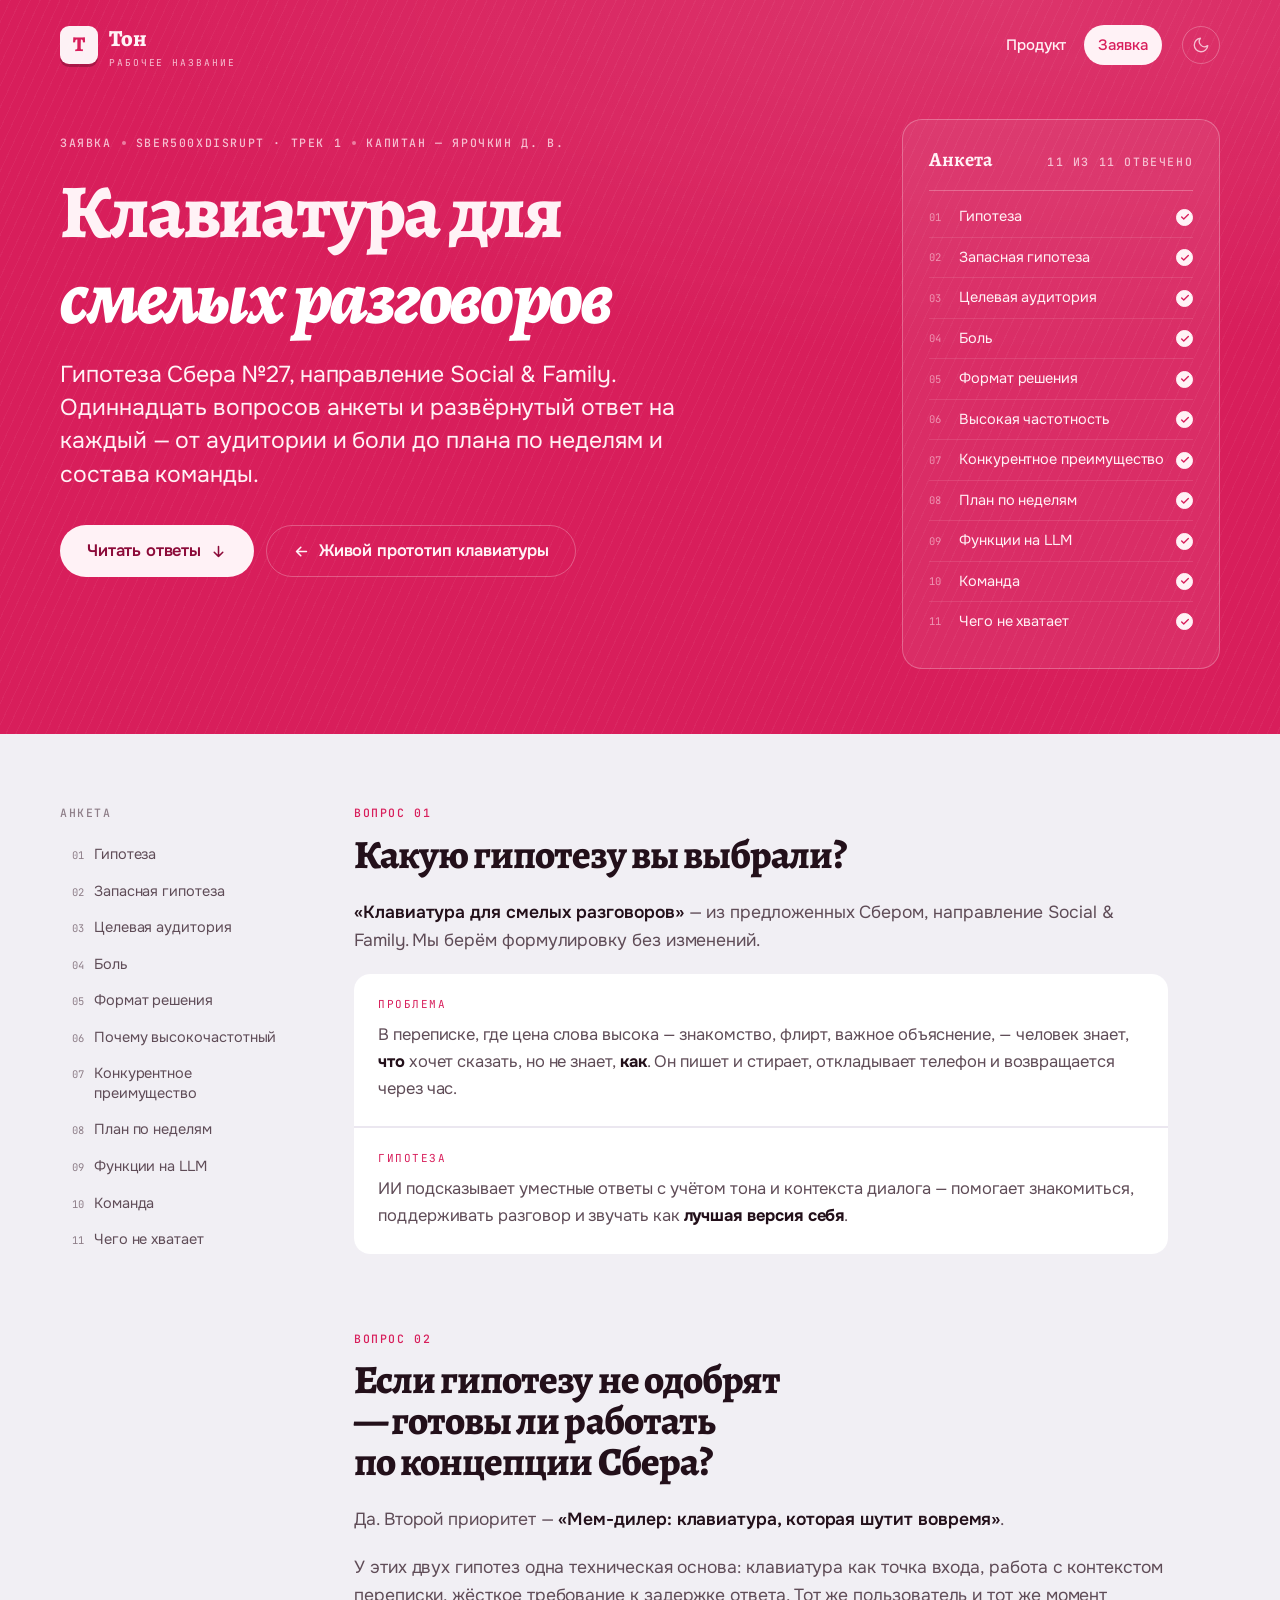
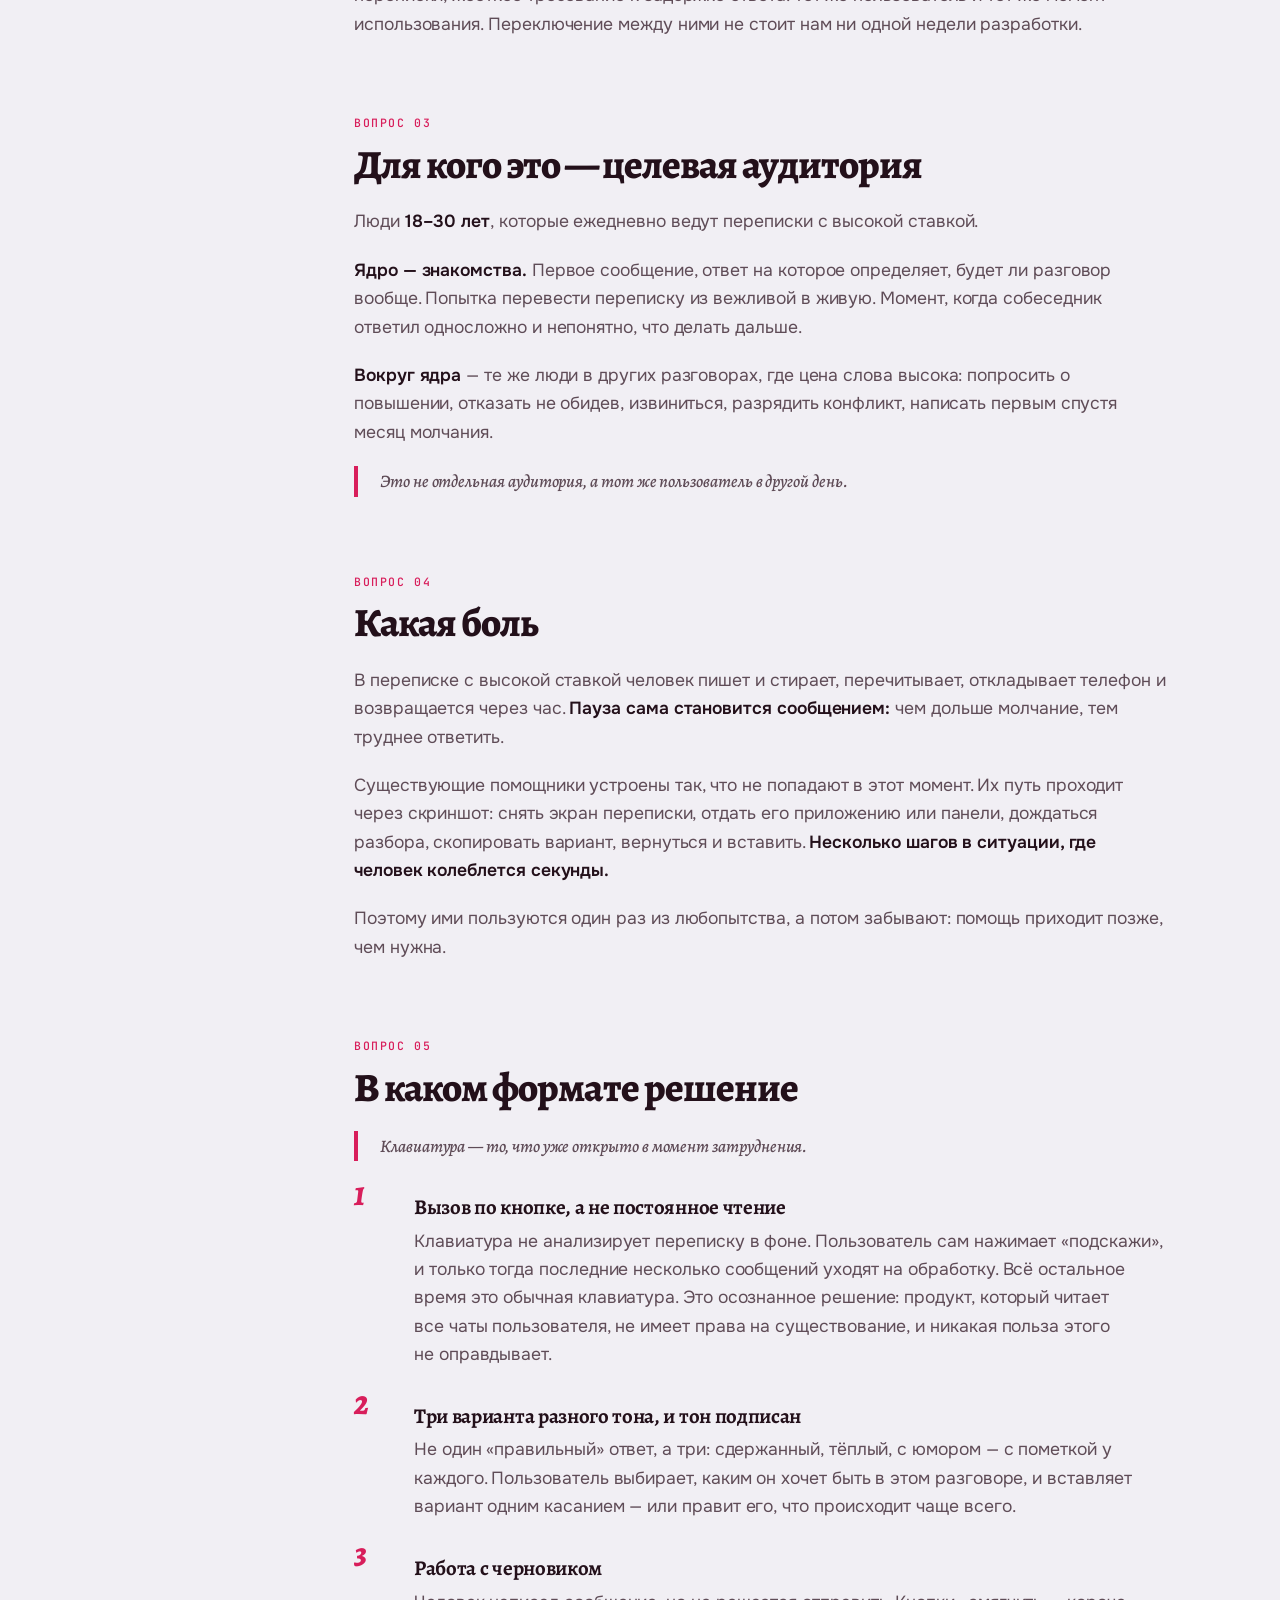
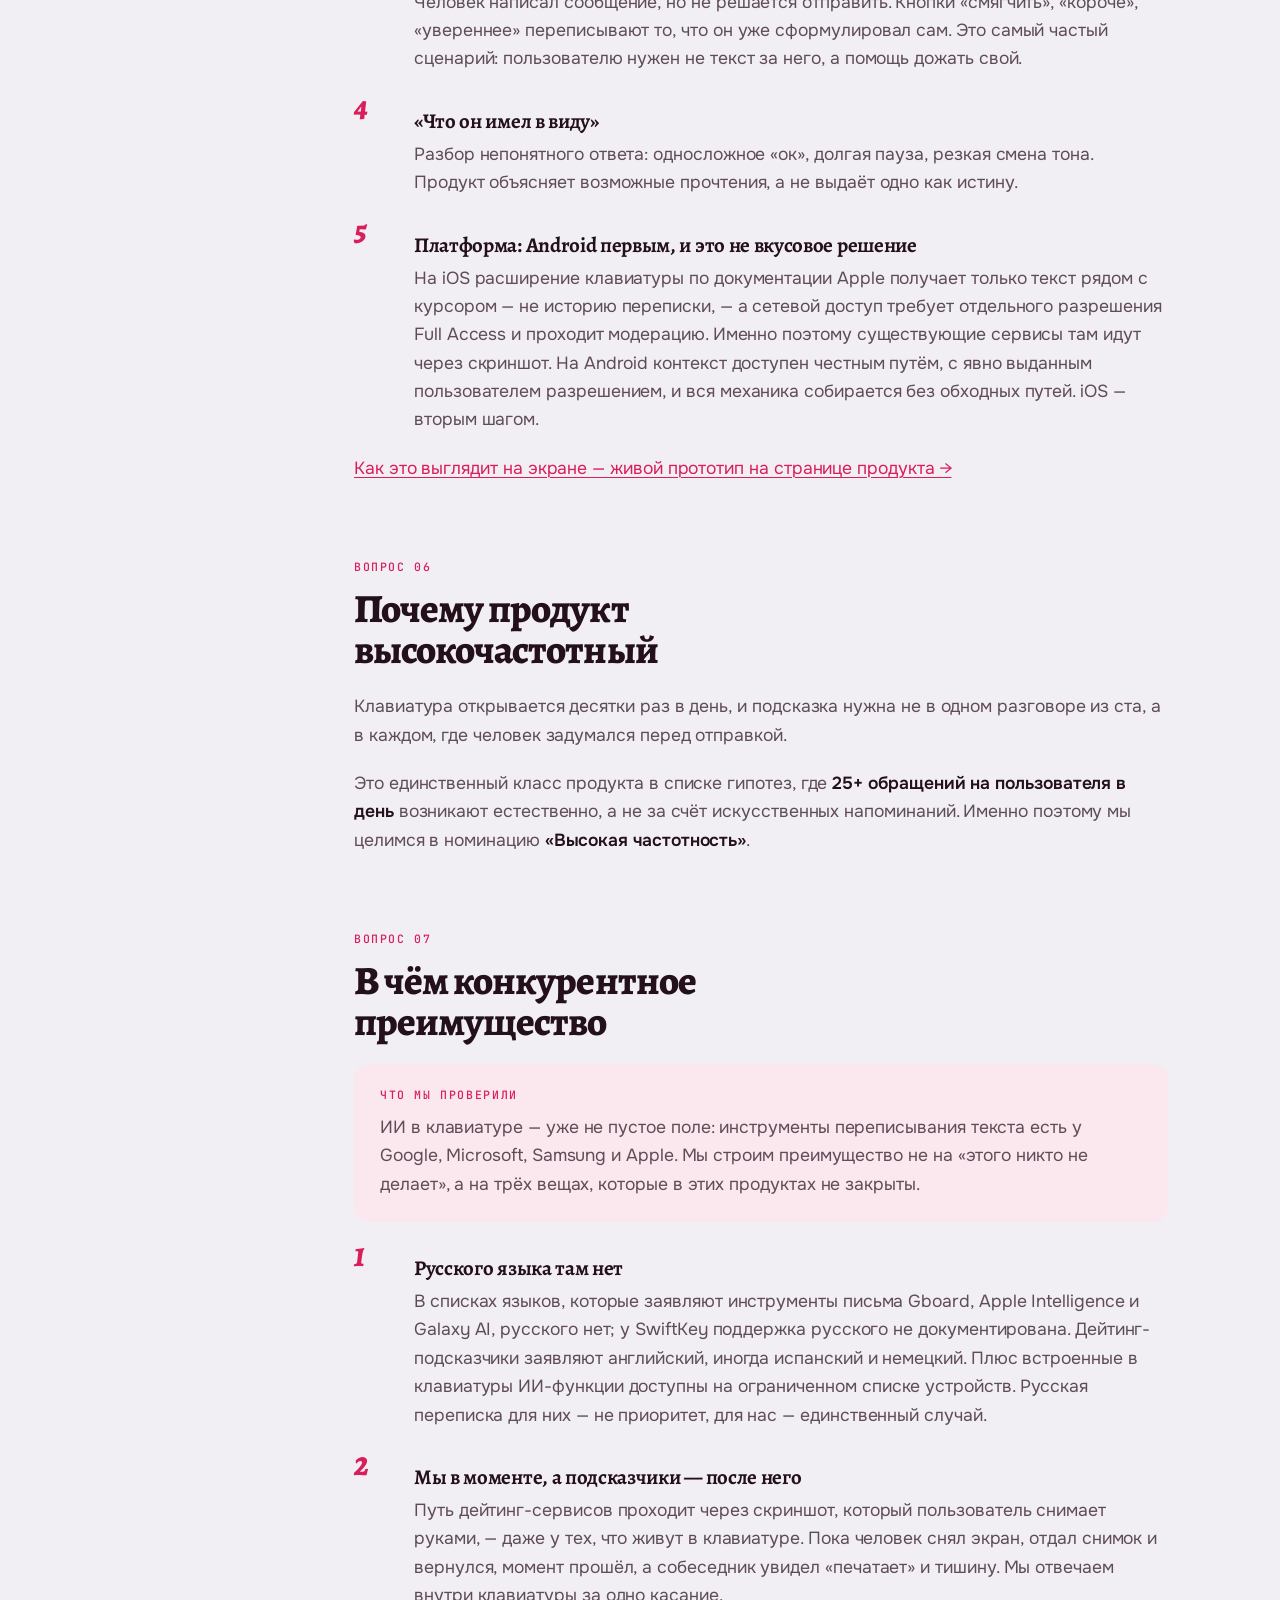
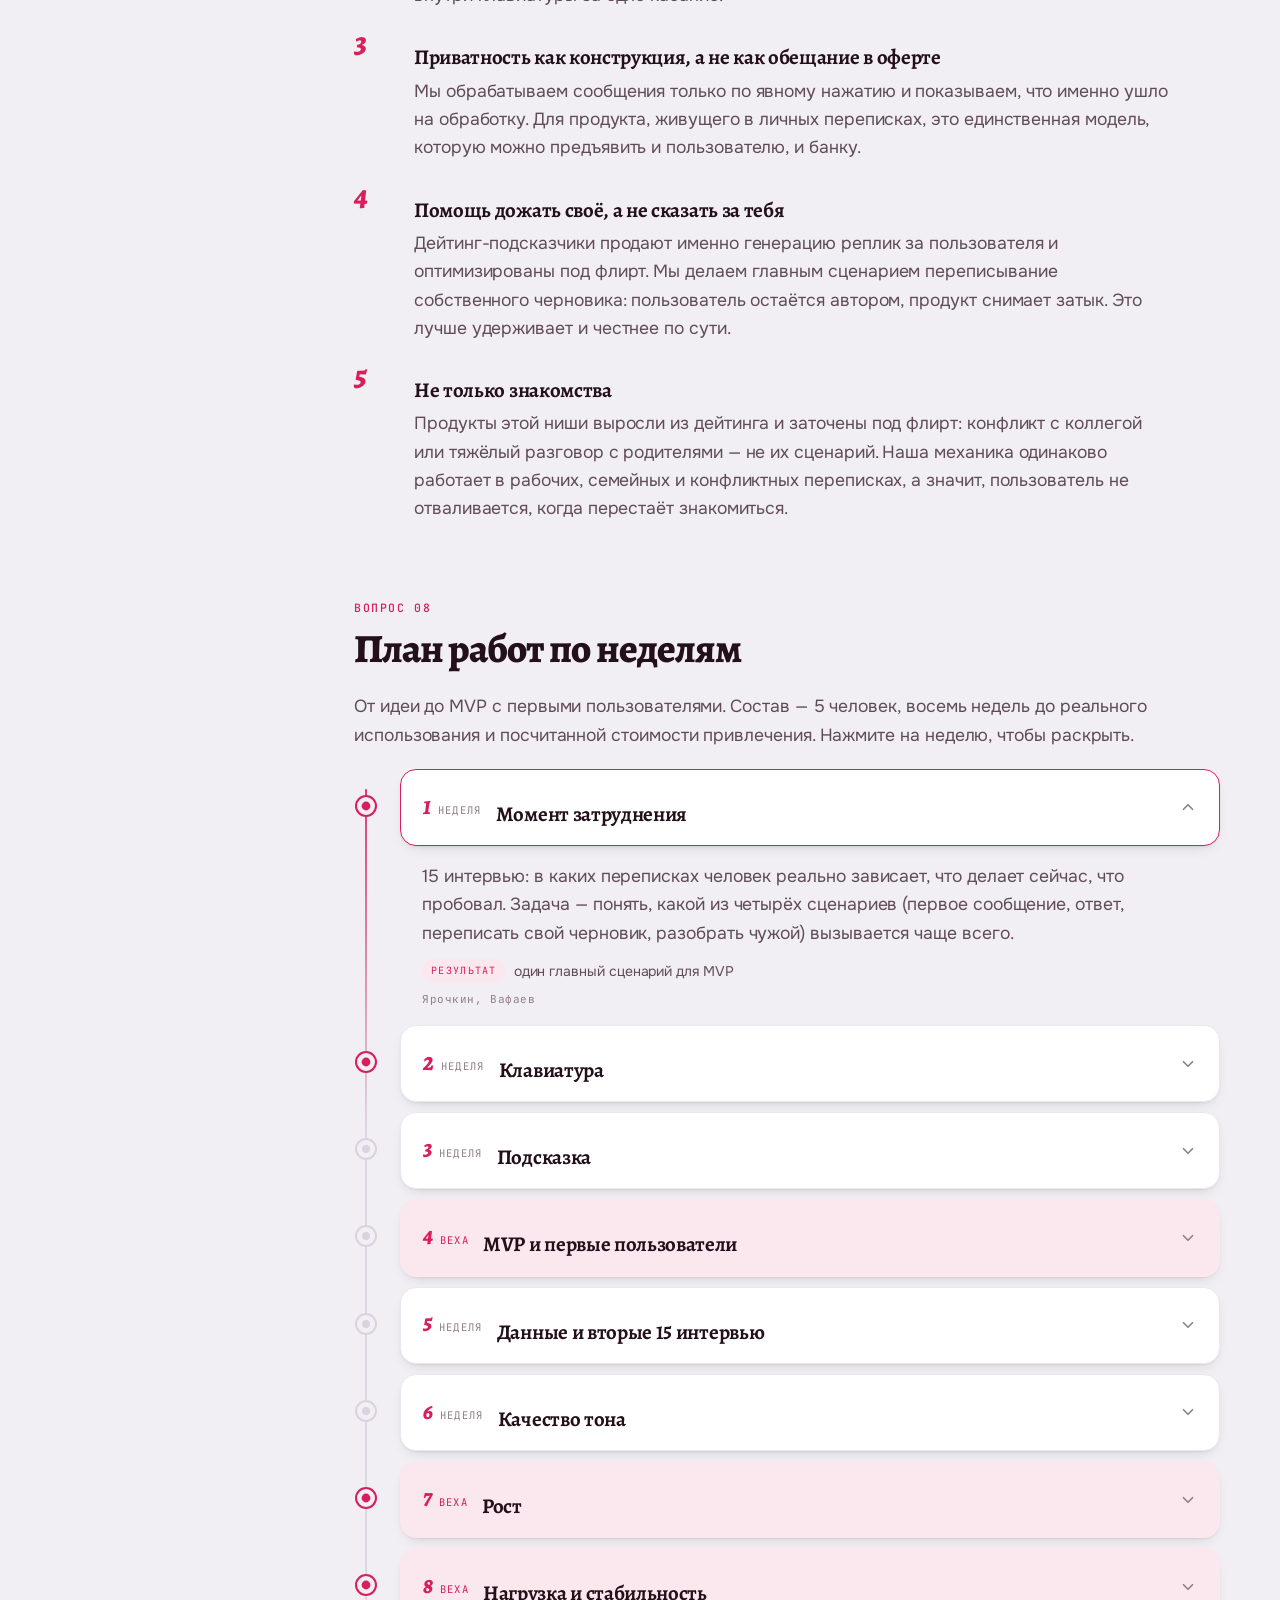
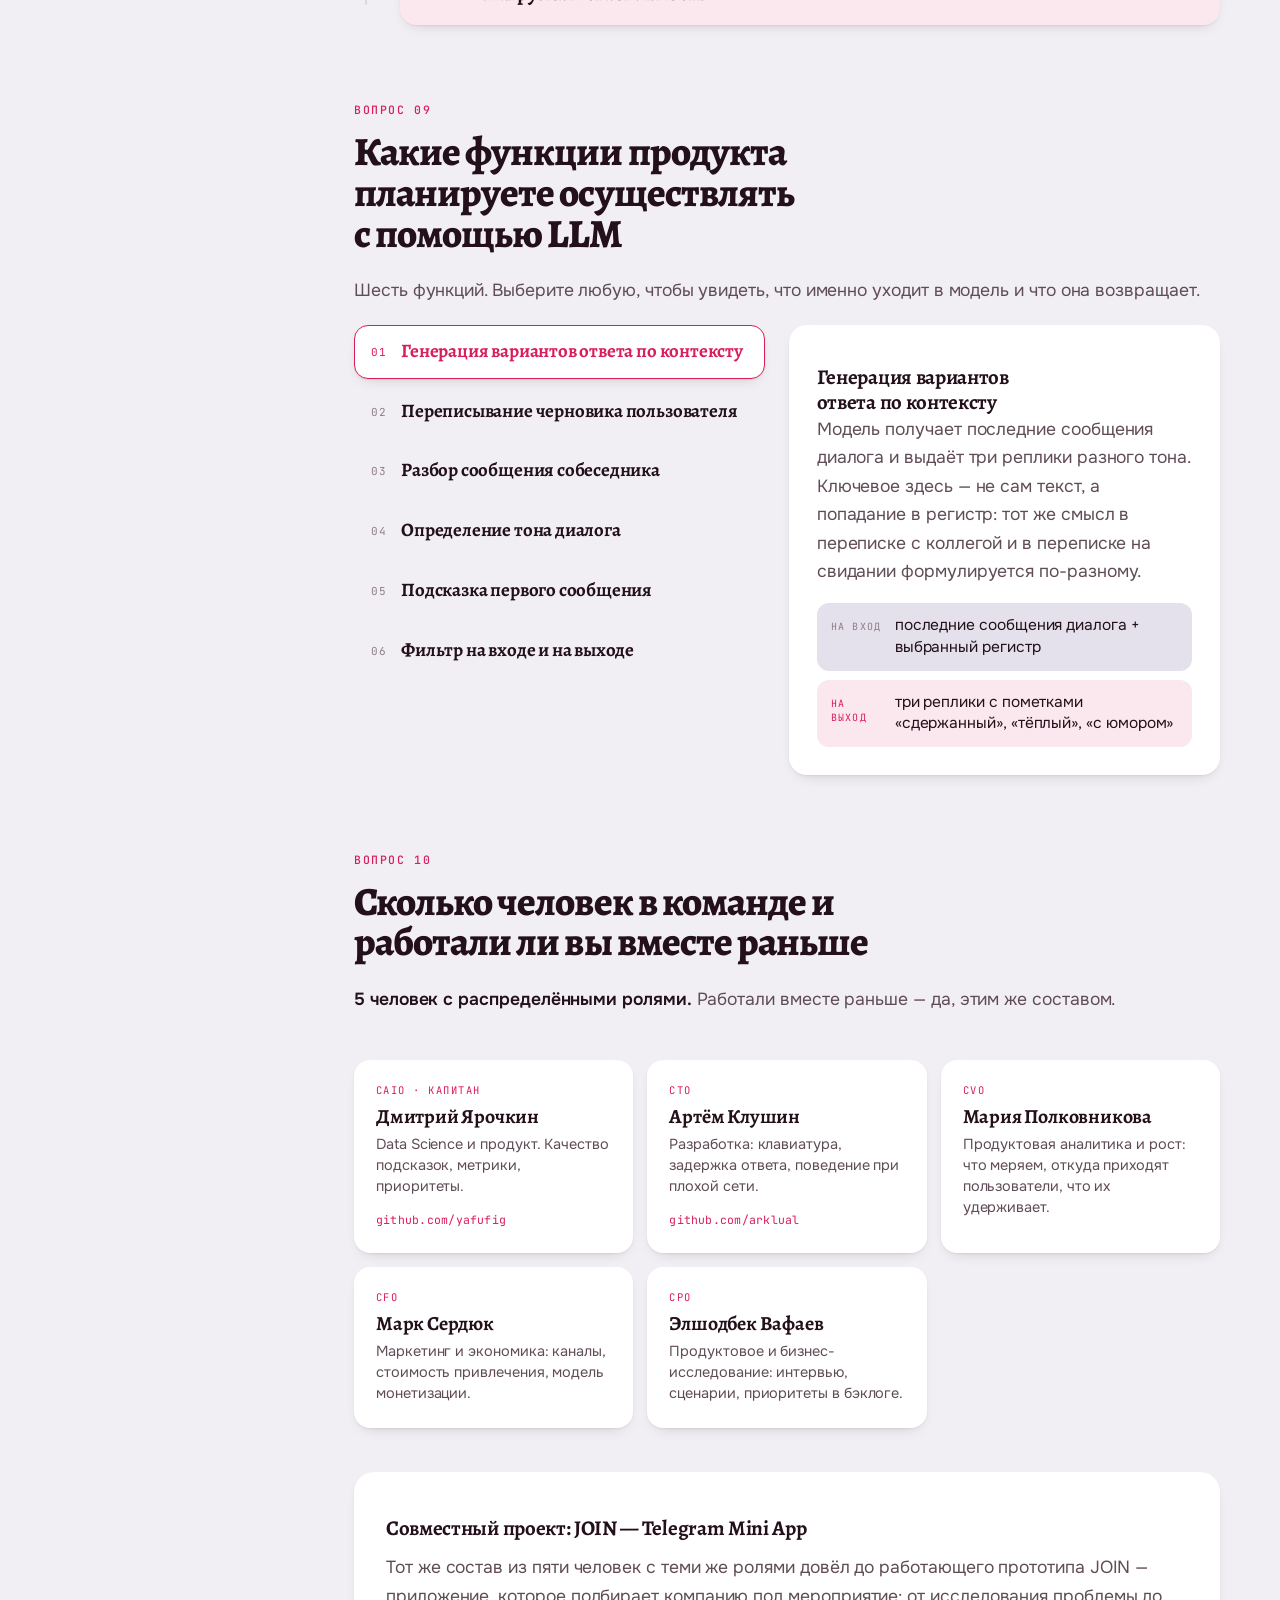
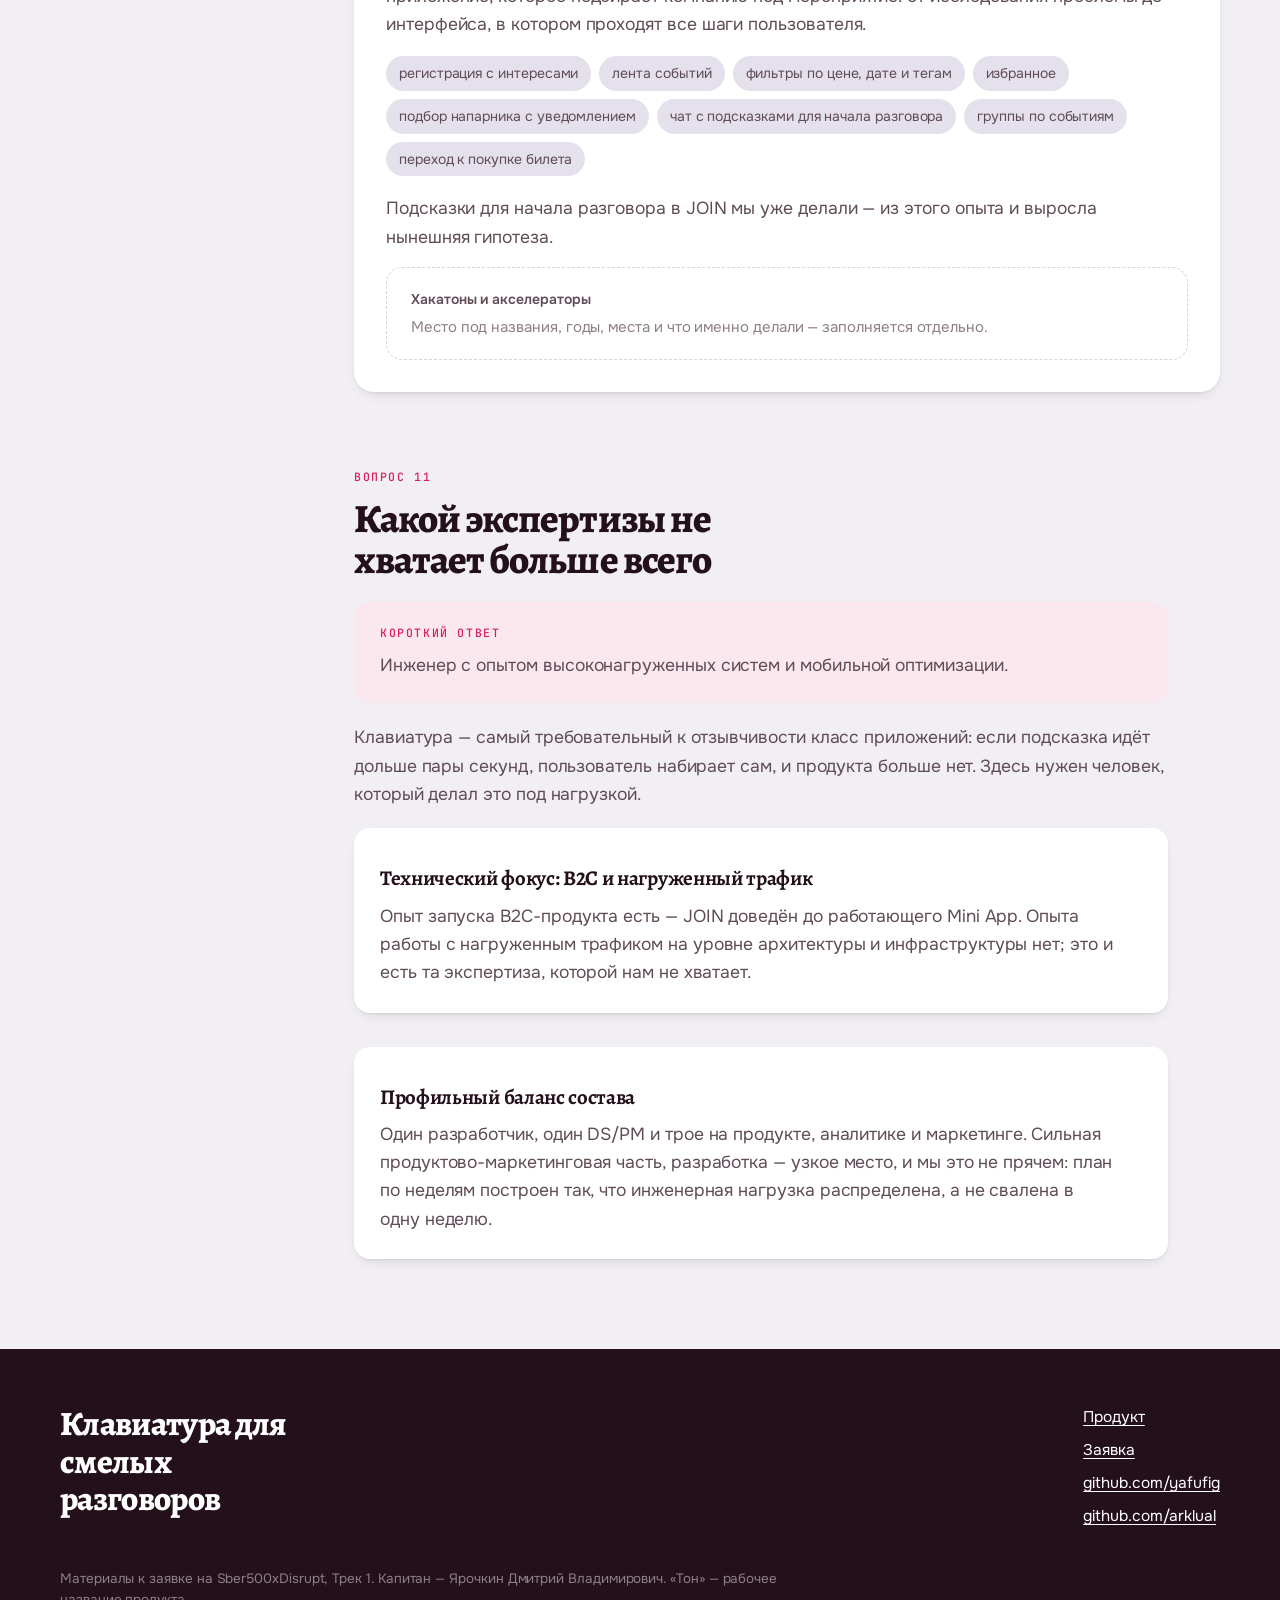
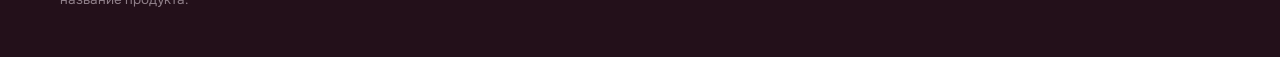
==== commit 7db37b86: "Add files via upload" ====
--- a/application.html
+++ b/application.html
@@ -5,11 +5,15 @@
 <meta name="viewport" content="width=device-width, initial-scale=1">
 <title>Заявка — Клавиатура для смелых разговоров · Sber500xDisrupt</title>
 <meta name="description" content="Развёрнутые ответы по анкете Sber500xDisrupt: гипотеза, аудитория, боль, формат решения, конкурентное преимущество, план по восьми неделям, функции на LLM, команда.">
+<meta property="og:title" content="Заявка — Клавиатура для смелых разговоров">
+<meta property="og:description" content="Одиннадцать вопросов анкеты Sber500xDisrupt и развёрнутые ответы на каждый.">
+<meta property="og:type" content="website">
 <link rel="preconnect" href="https://fonts.googleapis.com">
 <link rel="preconnect" href="https://fonts.gstatic.com" crossorigin>
 <link href="https://fonts.googleapis.com/css2?family=Alegreya:ital,wght@0,500;0,700;0,800;1,500;1,700;1,800&family=JetBrains+Mono:wght@400;500;600&family=Onest:wght@400;500;600;700&display=swap" rel="stylesheet">
 <link rel="stylesheet" href="style.css">
-<script>try{var t=localStorage.getItem('tone-theme');if(t==='dark'||t==='light')document.documentElement.setAttribute('data-theme',t)}catch(e){}</script>
+<script>try{var t=localStorage.getItem('tone-theme');if(t==='dark'||t==='light')document.documentElement.setAttribute('data-theme',t)}catch(e){}
+if(!window.matchMedia('(prefers-reduced-motion: reduce)').matches)document.documentElement.classList.add('motion');</script>
 </head>
 <body>
 
@@ -34,22 +38,55 @@
     </header>
 
     <section class="app-hero">
-      <p class="eyebrow mono">
-        <span>Заявка</span><span class="sep" aria-hidden="true"></span>
-        <span>Sber500xDisrupt · Трек 1</span><span class="sep" aria-hidden="true"></span>
-        <span>капитан — Ярочкин Дмитрий Владимирович</span>
-      </p>
-      <h1>Клавиатура для<em>смелых разговоров</em></h1>
-      <p class="hero-lede">
-        Гипотеза Сбера №27, направление Social &amp; Family. Ниже — развёрнутые ответы
-        по структуре анкеты: аудитория, боль, формат решения, конкурентное преимущество,
-        план по восьми неделям, функции на LLM и состав команды.
-      </p>
-      <div class="hero-actions">
-        <a class="btn btn-ghost" href="index.html">
-          <svg viewBox="0 0 24 24" fill="none" stroke="currentColor" stroke-width="2.2" stroke-linecap="round" stroke-linejoin="round" aria-hidden="true"><path d="M19 12H5M11 6l-6 6 6 6"/></svg>
-          Страница продукта и макет интерфейса
-        </a>
+      <div class="hero-grid">
+        <div class="hero-copy">
+          <p class="eyebrow mono" data-a="1">
+            <span>Заявка</span><span class="sep" aria-hidden="true"></span>
+            <span>Sber500xDisrupt · Трек 1</span><span class="sep" aria-hidden="true"></span>
+            <span>капитан — Ярочкин Д. В.</span>
+          </p>
+          <h1>
+            <span class="ln" data-a="2"><span>Клавиатура для</span></span>
+            <em class="ln" data-a="3"><span>смелых разговоров</span></em>
+          </h1>
+          <p class="hero-lede" data-a="4">
+            Гипотеза Сбера №27, направление Social &amp; Family. Одиннадцать вопросов анкеты
+            и развёрнутый ответ на каждый — от аудитории и боли до плана по неделям
+            и состава команды.
+          </p>
+          <div class="hero-actions" data-a="5">
+            <a class="btn btn-solid" href="#q1">
+              Читать ответы
+              <svg viewBox="0 0 24 24" fill="none" stroke="currentColor" stroke-width="2.2" stroke-linecap="round" stroke-linejoin="round" aria-hidden="true"><path d="M12 5v14M6 13l6 6 6-6"/></svg>
+            </a>
+            <a class="btn btn-ghost" href="index.html">
+              <svg viewBox="0 0 24 24" fill="none" stroke="currentColor" stroke-width="2.2" stroke-linecap="round" stroke-linejoin="round" aria-hidden="true"><path d="M19 12H5M11 6l-6 6 6 6"/></svg>
+              Живой прототип клавиатуры
+            </a>
+          </div>
+        </div>
+
+        <figure class="app-figure" data-a="7">
+          <div class="sheetcard">
+            <div class="hd">
+              <b>Анкета</b>
+              <span class="mono">11 из 11 отвечено</span>
+            </div>
+            <ol class="qlist">
+              <li><span class="no">01</span>Гипотеза<span class="tk" data-tick><svg viewBox="0 0 24 24" fill="none" stroke-linecap="round" stroke-linejoin="round" aria-hidden="true"><path d="M20 6 9 17l-5-5"/></svg></span></li>
+              <li><span class="no">02</span>Запасная гипотеза<span class="tk" data-tick><svg viewBox="0 0 24 24" fill="none" stroke-linecap="round" stroke-linejoin="round" aria-hidden="true"><path d="M20 6 9 17l-5-5"/></svg></span></li>
+              <li><span class="no">03</span>Целевая аудитория<span class="tk" data-tick><svg viewBox="0 0 24 24" fill="none" stroke-linecap="round" stroke-linejoin="round" aria-hidden="true"><path d="M20 6 9 17l-5-5"/></svg></span></li>
+              <li><span class="no">04</span>Боль<span class="tk" data-tick><svg viewBox="0 0 24 24" fill="none" stroke-linecap="round" stroke-linejoin="round" aria-hidden="true"><path d="M20 6 9 17l-5-5"/></svg></span></li>
+              <li><span class="no">05</span>Формат решения<span class="tk" data-tick><svg viewBox="0 0 24 24" fill="none" stroke-linecap="round" stroke-linejoin="round" aria-hidden="true"><path d="M20 6 9 17l-5-5"/></svg></span></li>
+              <li><span class="no">06</span>Высокая частотность<span class="tk" data-tick><svg viewBox="0 0 24 24" fill="none" stroke-linecap="round" stroke-linejoin="round" aria-hidden="true"><path d="M20 6 9 17l-5-5"/></svg></span></li>
+              <li><span class="no">07</span>Конкурентное преимущество<span class="tk" data-tick><svg viewBox="0 0 24 24" fill="none" stroke-linecap="round" stroke-linejoin="round" aria-hidden="true"><path d="M20 6 9 17l-5-5"/></svg></span></li>
+              <li><span class="no">08</span>План по неделям<span class="tk" data-tick><svg viewBox="0 0 24 24" fill="none" stroke-linecap="round" stroke-linejoin="round" aria-hidden="true"><path d="M20 6 9 17l-5-5"/></svg></span></li>
+              <li><span class="no">09</span>Функции на LLM<span class="tk" data-tick><svg viewBox="0 0 24 24" fill="none" stroke-linecap="round" stroke-linejoin="round" aria-hidden="true"><path d="M20 6 9 17l-5-5"/></svg></span></li>
+              <li><span class="no">10</span>Команда<span class="tk" data-tick><svg viewBox="0 0 24 24" fill="none" stroke-linecap="round" stroke-linejoin="round" aria-hidden="true"><path d="M20 6 9 17l-5-5"/></svg></span></li>
+              <li><span class="no">11</span>Чего не хватает<span class="tk" data-tick><svg viewBox="0 0 24 24" fill="none" stroke-linecap="round" stroke-linejoin="round" aria-hidden="true"><path d="M20 6 9 17l-5-5"/></svg></span></li>
+            </ol>
+          </div>
+        </figure>
       </div>
     </section>
 
@@ -78,12 +115,12 @@
 
     <main class="qa" id="main">
 
-      <section class="q" id="q1">
+      <section class="q" id="q1" data-rv="wipe">
         <span class="mono">Вопрос 01</span>
         <h2>Какую гипотезу вы выбрали?</h2>
         <div class="body">
           <p><strong>«Клавиатура для смелых разговоров»</strong> — из предложенных Сбером, направление Social &amp; Family. Мы берём формулировку без изменений.</p>
-          <div class="defs">
+          <div class="defs" data-stagger>
             <div>
               <dt>Проблема</dt>
               <dd>В переписке, где цена слова высока — знакомство, флирт, важное объяснение, — человек знает, <b>что</b> хочет сказать, но не знает, <b>как</b>. Он пишет и стирает, откладывает телефон и возвращается через час.</dd>
@@ -96,7 +133,7 @@
         </div>
       </section>
 
-      <section class="q" id="q2">
+      <section class="q" id="q2" data-rv="wipe">
         <span class="mono">Вопрос 02</span>
         <h2>Если гипотезу не одобрят — готовы ли работать по концепции Сбера?</h2>
         <div class="body">
@@ -105,7 +142,7 @@
         </div>
       </section>
 
-      <section class="q" id="q3">
+      <section class="q" id="q3" data-rv="wipe">
         <span class="mono">Вопрос 03</span>
         <h2>Для кого это — целевая аудитория</h2>
         <div class="body">
@@ -116,22 +153,22 @@
         </div>
       </section>
 
-      <section class="q" id="q4">
+      <section class="q" id="q4" data-rv="wipe">
         <span class="mono">Вопрос 04</span>
         <h2>Какая боль</h2>
         <div class="body">
           <p>В переписке с высокой ставкой человек пишет и стирает, перечитывает, откладывает телефон и возвращается через час. <strong>Пауза сама становится сообщением:</strong> чем дольше молчание, тем труднее ответить.</p>
-          <p>Существующие помощники устроены так, что не попадают в этот момент. Приложения-подсказчики требуют выйти из мессенджера, сделать скриншот, загрузить его, дождаться вариантов, скопировать и вернуться. <strong>Шесть действий в ситуации, где человек колеблется секунды.</strong></p>
+          <p>Существующие помощники устроены так, что не попадают в этот момент. Их путь проходит через скриншот: снять экран переписки, отдать его приложению или панели, дождаться разбора, скопировать вариант, вернуться и вставить. <strong>Несколько шагов в ситуации, где человек колеблется секунды.</strong></p>
           <p>Поэтому ими пользуются один раз из любопытства, а потом забывают: помощь приходит позже, чем нужна.</p>
         </div>
       </section>
 
-      <section class="q" id="q5">
+      <section class="q" id="q5" data-rv="wipe">
         <span class="mono">Вопрос 05</span>
         <h2>В каком формате решение</h2>
         <div class="body">
           <p class="pullquote">Клавиатура — то, что уже открыто в момент затруднения.</p>
-          <ol class="numlist">
+          <ol class="numlist" data-stagger>
             <li>
               <div>
                 <h3>Вызов по кнопке, а не постоянное чтение</h3>
@@ -140,8 +177,8 @@
             </li>
             <li>
               <div>
-                <h3>Три варианта разного тона</h3>
-                <p>Не один «правильный» ответ, а три: сдержанный, тёплый, с юмором. Пользователь выбирает, каким он хочет быть в этом разговоре, и вставляет вариант одним касанием — или правит его, что происходит чаще всего.</p>
+                <h3>Три варианта разного тона, и тон подписан</h3>
+                <p>Не один «правильный» ответ, а три: сдержанный, тёплый, с юмором — с пометкой у каждого. Пользователь выбирает, каким он хочет быть в этом разговоре, и вставляет вариант одним касанием — или правит его, что происходит чаще всего.</p>
               </div>
             </li>
             <li>
@@ -158,16 +195,16 @@
             </li>
             <li>
               <div>
-                <h3>Платформа</h3>
-                <p>Начинаем с Android, где клавиатура реализуется полноценно. iOS — вторым шагом: расширение клавиатуры там требует отдельного разрешения на доступ к сети и проходит модерацию, и закладывать это в первые недели нечестно.</p>
+                <h3>Платформа: Android первым, и это не вкусовое решение</h3>
+                <p>На iOS расширение клавиатуры по документации Apple получает только текст рядом с курсором — не историю переписки, — а сетевой доступ требует отдельного разрешения Full Access и проходит модерацию. Именно поэтому существующие сервисы там идут через скриншот. На Android контекст доступен честным путём, с явно выданным пользователем разрешением, и вся механика собирается без обходных путей. iOS — вторым шагом.</p>
               </div>
             </li>
           </ol>
-          <p><a href="index.html#how">Как это выглядит на экране — макет интерфейса на странице продукта →</a></p>
-        </div>
-      </section>
-
-      <section class="q" id="q6">
+          <p><a href="index.html#how">Как это выглядит на экране — живой прототип на странице продукта →</a></p>
+        </div>
+      </section>
+
+      <section class="q" id="q6" data-rv="wipe">
         <span class="mono">Вопрос 06</span>
         <h2>Почему продукт высокочастотный</h2>
         <div class="body">
@@ -176,39 +213,43 @@
         </div>
       </section>
 
-      <section class="q" id="q7">
+      <section class="q" id="q7" data-rv="wipe">
         <span class="mono">Вопрос 07</span>
         <h2>В чём конкурентное преимущество</h2>
         <div class="body">
-          <ol class="numlist">
-            <li>
-              <div>
-                <h3>Мы в моменте, а конкуренты — после него</h3>
-                <p>Rizz, YourMove, Wingman и десятки их клонов работают через скриншот в отдельном приложении. Пока человек переключился, сделал снимок, загрузил и вернулся, момент прошёл, а собеседник увидел «печатает» и тишину. Мы отвечаем внутри клавиатуры, за одно касание, не выходя из чата. Это не про удобство — это разница между продуктом, которым пользуются раз в неделю, и продуктом, который открывают двадцать раз в день.</p>
+          <div class="callout">
+            <span class="mono">Что мы проверили</span>
+            <p>ИИ в клавиатуре — уже не пустое поле: инструменты переписывания текста есть у Google, Microsoft, Samsung и Apple. Мы строим преимущество не на «этого никто не делает», а на трёх вещах, которые в этих продуктах не закрыты.</p>
+          </div>
+          <ol class="numlist" data-stagger>
+            <li>
+              <div>
+                <h3>Русского языка там нет</h3>
+                <p>В списках языков, которые заявляют инструменты письма Gboard, Apple Intelligence и Galaxy AI, русского нет; у SwiftKey поддержка русского не документирована. Дейтинг-подсказчики заявляют английский, иногда испанский и немецкий. Плюс встроенные в клавиатуры ИИ-функции доступны на ограниченном списке устройств. Русская переписка для них — не приоритет, для нас — единственный случай.</p>
+              </div>
+            </li>
+            <li>
+              <div>
+                <h3>Мы в моменте, а подсказчики — после него</h3>
+                <p>Путь дейтинг-сервисов проходит через скриншот, который пользователь снимает руками, — даже у тех, что живут в клавиатуре. Пока человек снял экран, отдал снимок и вернулся, момент прошёл, а собеседник увидел «печатает» и тишину. Мы отвечаем внутри клавиатуры за одно касание.</p>
               </div>
             </li>
             <li>
               <div>
                 <h3>Приватность как конструкция, а не как обещание в оферте</h3>
-                <p>Все существующие решения так или иначе получают доступ к переписке — через скриншоты или через постоянно активную клавиатуру. Мы обрабатываем сообщения только по явному нажатию пользователя и показываем, что именно ушло на обработку. Для продукта, живущего в личных переписках, это единственная модель, которую можно предъявить и пользователю, и банку.</p>
-              </div>
-            </li>
-            <li>
-              <div>
-                <h3>Русский язык и русская интонация</h3>
-                <p>Существующие сервисы натренированы на английских переписках и на русском выдают кальку: неестественные обороты, неверный регистр вежливости, юмор, который не читается. Разница между «ты» и «вы», между дружеским и заигрывающим тоном в русском устроена иначе, и универсальные модели её не держат.</p>
+                <p>Мы обрабатываем сообщения только по явному нажатию и показываем, что именно ушло на обработку. Для продукта, живущего в личных переписках, это единственная модель, которую можно предъявить и пользователю, и банку.</p>
               </div>
             </li>
             <li>
               <div>
                 <h3>Помощь дожать своё, а не сказать за тебя</h3>
-                <p>Продукты-конкуренты позиционируются как генератор реплик, и пользователь быстро упирается в ощущение, что переписывается не он. Мы делаем главным сценарием переписывание собственного черновика: пользователь остаётся автором, продукт снимает затык. Это лучше удерживает и честнее по сути.</p>
+                <p>Дейтинг-подсказчики продают именно генерацию реплик за пользователя и оптимизированы под флирт. Мы делаем главным сценарием переписывание собственного черновика: пользователь остаётся автором, продукт снимает затык. Это лучше удерживает и честнее по сути.</p>
               </div>
             </li>
             <li>
               <div>
                 <h3>Не только знакомства</h3>
-                <p>Все конкуренты заперты в нише дейтинга и теряют пользователя, когда он перестаёт знакомиться. Наша механика одинаково работает в рабочих, семейных и конфликтных переписках, а значит, пользователь не отваливается.</p>
+                <p>Продукты этой ниши выросли из дейтинга и заточены под флирт: конфликт с коллегой или тяжёлый разговор с родителями — не их сценарий. Наша механика одинаково работает в рабочих, семейных и конфликтных переписках, а значит, пользователь не отваливается, когда перестаёт знакомиться.</p>
               </div>
             </li>
           </ol>
@@ -217,89 +258,121 @@
 
       <section class="q" id="q8">
         <span class="mono">Вопрос 08</span>
-        <h2>План работ по неделям — от идеи до MVP с первыми пользователями</h2>
+        <h2>План работ по неделям</h2>
         <div class="body" style="max-width:none">
-          <p style="max-width:74ch">Состав — 5 человек. Восемь недель до MVP в реальном использовании и посчитанной стоимости привлечения.</p>
-
-          <div class="weeks">
-            <article class="week">
-              <p class="wk">Неделя <b>1</b></p>
-              <div>
+          <p style="max-width:74ch">От идеи до MVP с первыми пользователями. Состав — 5 человек, восемь недель до реального использования и посчитанной стоимости привлечения. Нажмите на неделю, чтобы раскрыть.</p>
+
+          <div class="weeks" data-spine>
+            <article class="week open" data-week>
+              <button class="week-head" type="button" aria-expanded="true">
+                <span class="dot" aria-hidden="true"></span>
+                <span class="wkno"><b>1</b>неделя</span>
                 <h3>Момент затруднения</h3>
+                <svg class="chev" viewBox="0 0 24 24" fill="none" stroke="currentColor" stroke-width="2.2" stroke-linecap="round" stroke-linejoin="round" aria-hidden="true"><path d="m6 9 6 6 6-6"/></svg>
+              </button>
+              <div class="week-body"><div><div class="inner">
                 <p>15 интервью: в каких переписках человек реально зависает, что делает сейчас, что пробовал. Задача — понять, какой из четырёх сценариев (первое сообщение, ответ, переписать свой черновик, разобрать чужой) вызывается чаще всего.</p>
                 <p class="out"><span class="k">результат</span> один главный сценарий для MVP</p>
                 <p class="who">Ярочкин, Вафаев</p>
-              </div>
-            </article>
-
-            <article class="week">
-              <p class="wk">Неделя <b>2</b></p>
-              <div>
+              </div></div></div>
+            </article>
+
+            <article class="week" data-week>
+              <button class="week-head" type="button" aria-expanded="false">
+                <span class="dot" aria-hidden="true"></span>
+                <span class="wkno"><b>2</b>неделя</span>
                 <h3>Клавиатура</h3>
+                <svg class="chev" viewBox="0 0 24 24" fill="none" stroke="currentColor" stroke-width="2.2" stroke-linecap="round" stroke-linejoin="round" aria-hidden="true"><path d="m6 9 6 6 6-6"/></svg>
+              </button>
+              <div class="week-body"><div><div class="inner">
                 <p>Работающая клавиатура на Android: установка, переключение, ввод, кнопка вызова подсказки. Ничего умного — только каркас, который не тормозит при наборе.</p>
                 <p class="out"><span class="k">результат</span> клавиатура, которой можно пользоваться каждый день</p>
                 <p class="who">Клушин</p>
-              </div>
-            </article>
-
-            <article class="week">
-              <p class="wk">Неделя <b>3</b></p>
-              <div>
+              </div></div></div>
+            </article>
+
+            <article class="week" data-week>
+              <button class="week-head" type="button" aria-expanded="false">
+                <span class="dot" aria-hidden="true"></span>
+                <span class="wkno"><b>3</b>неделя</span>
                 <h3>Подсказка</h3>
+                <svg class="chev" viewBox="0 0 24 24" fill="none" stroke="currentColor" stroke-width="2.2" stroke-linecap="round" stroke-linejoin="round" aria-hidden="true"><path d="m6 9 6 6 6-6"/></svg>
+              </button>
+              <div class="week-body"><div><div class="inner">
                 <p>Генерация трёх вариантов разного тона по последним сообщениям. Главная метрика недели — задержка: если ответ идёт дольше пары секунд, пользователь набирает сам.</p>
                 <p class="out"><span class="k">результат</span> подсказки внутри клавиатуры на команде</p>
                 <p class="who">Ярочкин, Клушин</p>
-              </div>
-            </article>
-
-            <article class="week mark">
-              <p class="wk">Неделя <b>4</b></p>
-              <div>
+              </div></div></div>
+            </article>
+
+            <article class="week mile" data-week>
+              <button class="week-head" type="button" aria-expanded="false">
+                <span class="dot" aria-hidden="true"></span>
+                <span class="wkno"><b>4</b>веха</span>
                 <h3>MVP и первые пользователи</h3>
+                <svg class="chev" viewBox="0 0 24 24" fill="none" stroke="currentColor" stroke-width="2.2" stroke-linecap="round" stroke-linejoin="round" aria-hidden="true"><path d="m6 9 6 6 6-6"/></svg>
+              </button>
+              <div class="week-body"><div><div class="inner">
                 <p>Переписывание собственного черновика — сценарий, который по гипотезе окажется главным. Экран прозрачности: что именно отправлено на обработку. Аналитика. Запуск на 30–50 человек.</p>
                 <p class="out"><span class="k">результат</span> MVP в реальном использовании</p>
                 <p class="who">Вся команда</p>
-              </div>
-            </article>
-
-            <article class="week">
-              <p class="wk">Неделя <b>5</b></p>
-              <div>
+              </div></div></div>
+            </article>
+
+            <article class="week" data-week>
+              <button class="week-head" type="button" aria-expanded="false">
+                <span class="dot" aria-hidden="true"></span>
+                <span class="wkno"><b>5</b>неделя</span>
                 <h3>Данные и вторые 15 интервью</h3>
+                <svg class="chev" viewBox="0 0 24 24" fill="none" stroke="currentColor" stroke-width="2.2" stroke-linecap="round" stroke-linejoin="round" aria-hidden="true"><path d="m6 9 6 6 6-6"/></svg>
+              </button>
+              <div class="week-body"><div><div class="inner">
                 <p>Сколько раз в день вызывают, в каких приложениях, какой вариант выбирают, правят ли перед отправкой. Интервью с активными пользователями.</p>
                 <p class="out"><span class="k">результат</span> понимание, что убрать и что усилить</p>
                 <p class="who">Полковникова, Ярочкин</p>
-              </div>
-            </article>
-
-            <article class="week">
-              <p class="wk">Неделя <b>6</b></p>
-              <div>
+              </div></div></div>
+            </article>
+
+            <article class="week" data-week>
+              <button class="week-head" type="button" aria-expanded="false">
+                <span class="dot" aria-hidden="true"></span>
+                <span class="wkno"><b>6</b>неделя</span>
                 <h3>Качество тона</h3>
+                <svg class="chev" viewBox="0 0 24 24" fill="none" stroke="currentColor" stroke-width="2.2" stroke-linecap="round" stroke-linejoin="round" aria-hidden="true"><path d="m6 9 6 6 6-6"/></svg>
+              </button>
+              <div class="week-body"><div><div class="inner">
                 <p>Работа над тем, что подсказка звучит по-русски и в нужном регистре: «ты» и «вы», дружеское и заигрывающее, серьёзное и лёгкое. Разбор непонятного ответа собеседника.</p>
                 <p class="out"><span class="k">результат</span> измеримый рост доли использованных подсказок</p>
                 <p class="who">Ярочкин, Вафаев</p>
-              </div>
-            </article>
-
-            <article class="week mark">
-              <p class="wk">Неделя <b>7</b></p>
-              <div>
+              </div></div></div>
+            </article>
+
+            <article class="week mile" data-week>
+              <button class="week-head" type="button" aria-expanded="false">
+                <span class="dot" aria-hidden="true"></span>
+                <span class="wkno"><b>7</b>веха</span>
                 <h3>Рост</h3>
+                <svg class="chev" viewBox="0 0 24 24" fill="none" stroke="currentColor" stroke-width="2.2" stroke-linecap="round" stroke-linejoin="round" aria-hidden="true"><path d="m6 9 6 6 6-6"/></svg>
+              </button>
+              <div class="week-body"><div><div class="inner">
                 <p>Каналы: студенческие сообщества, тематические Telegram-каналы, механика приглашения.</p>
                 <p class="out"><span class="k">результат</span> 70+ реальных пользователей и посчитанная стоимость привлечения</p>
                 <p class="who">Полковникова, Сердюк</p>
-              </div>
-            </article>
-
-            <article class="week mark">
-              <p class="wk">Неделя <b>8</b></p>
-              <div>
+              </div></div></div>
+            </article>
+
+            <article class="week mile" data-week>
+              <button class="week-head" type="button" aria-expanded="false">
+                <span class="dot" aria-hidden="true"></span>
+                <span class="wkno"><b>8</b>веха</span>
                 <h3>Нагрузка и стабильность</h3>
+                <svg class="chev" viewBox="0 0 24 24" fill="none" stroke="currentColor" stroke-width="2.2" stroke-linecap="round" stroke-linejoin="round" aria-hidden="true"><path d="m6 9 6 6 6-6"/></svg>
+              </button>
+              <div class="week-body"><div><div class="inner">
                 <p>Клавиатура не имеет права подвисать: кеш, деградация при плохой сети, работа офлайн в базовом режиме. Модерация запросов.</p>
                 <p class="out"><span class="k">результат</span> готовность к 1 000 DAU</p>
                 <p class="who">Клушин, Ярочкин</p>
-              </div>
+              </div></div></div>
             </article>
           </div>
         </div>
@@ -308,45 +381,70 @@
       <section class="q" id="q9">
         <span class="mono">Вопрос 09</span>
         <h2>Какие функции продукта планируете осуществлять с помощью LLM</h2>
-        <div class="body">
-          <ol class="numlist">
-            <li>
-              <div>
+        <div class="body" style="max-width:none">
+          <p style="max-width:74ch">Шесть функций. Выберите любую, чтобы увидеть, что именно уходит в модель и что она возвращает.</p>
+
+          <div class="llm" data-rv="rise">
+            <div class="fnlist" data-llm role="tablist" aria-label="Функции на LLM">
+              <button class="fn" type="button" role="tab" data-fn="f1" aria-controls="p1"><span class="fnum">01</span><span class="fttl">Генерация вариантов ответа по контексту</span></button>
+              <button class="fn" type="button" role="tab" data-fn="f2" aria-controls="p2"><span class="fnum">02</span><span class="fttl">Переписывание черновика пользователя</span></button>
+              <button class="fn" type="button" role="tab" data-fn="f3" aria-controls="p3"><span class="fnum">03</span><span class="fttl">Разбор сообщения собеседника</span></button>
+              <button class="fn" type="button" role="tab" data-fn="f4" aria-controls="p4"><span class="fnum">04</span><span class="fttl">Определение тона диалога</span></button>
+              <button class="fn" type="button" role="tab" data-fn="f5" aria-controls="p5"><span class="fnum">05</span><span class="fttl">Подсказка первого сообщения</span></button>
+              <button class="fn" type="button" role="tab" data-fn="f6" aria-controls="p6"><span class="fnum">06</span><span class="fttl">Фильтр на входе и на выходе</span></button>
+            </div>
+
+            <div class="fnpanes">
+              <div class="fnpane" data-fnpane="f1" id="p1" role="tabpanel">
                 <h3>Генерация вариантов ответа по контексту</h3>
                 <p>Модель получает последние сообщения диалога и выдаёт три реплики разного тона. Ключевое здесь — не сам текст, а попадание в регистр: тот же смысл в переписке с коллегой и в переписке на свидании формулируется по-разному.</p>
-              </div>
-            </li>
-            <li>
-              <div>
+                <div class="io">
+                  <p class="r"><span class="k">на вход</span>последние сообщения диалога + выбранный регистр</p>
+                  <p class="r res"><span class="k">на выход</span>три реплики с пометками «сдержанный», «тёплый», «с юмором»</p>
+                </div>
+              </div>
+              <div class="fnpane" data-fnpane="f2" id="p2" role="tabpanel">
                 <h3>Переписывание черновика пользователя</h3>
                 <p>Основной сценарий: человек написал сам, но не решается отправить. Модель делает текст мягче, короче, увереннее или теплее, сохраняя смысл и авторскую манеру.</p>
-              </div>
-            </li>
-            <li>
-              <div>
+                <div class="io">
+                  <p class="r"><span class="k">на вход</span>ты вообще собираешься отвечать или нет</p>
+                  <p class="r res"><span class="k">смягчить</span>Не хочу навязываться — просто напиши, когда будет минутка.</p>
+                </div>
+              </div>
+              <div class="fnpane" data-fnpane="f3" id="p3" role="tabpanel">
                 <h3>Разбор сообщения собеседника</h3>
                 <p>Объяснение возможных прочтений короткого или неоднозначного ответа — с явным указанием, что это версии, а не факт. Продукт не читает мысли и не должен делать вид, что читает.</p>
-              </div>
-            </li>
-            <li>
-              <div>
+                <div class="io">
+                  <p class="r"><span class="k">на вход</span>«ок» после сорока минут молчания</p>
+                  <p class="r res"><span class="k">на выход</span>три прочтения, ни одно не подано как истина</p>
+                </div>
+              </div>
+              <div class="fnpane" data-fnpane="f4" id="p4" role="tabpanel">
                 <h3>Определение тона диалога</h3>
                 <p>Модель оценивает, насколько разговор формальный, тёплый, напряжённый, — и подстраивает подсказки под текущее состояние переписки, а не под усреднённое представление.</p>
-              </div>
-            </li>
-            <li>
-              <div>
+                <div class="io">
+                  <p class="r"><span class="k">на вход</span>переписка целиком в момент вызова</p>
+                  <p class="r res"><span class="k">на выход</span>регистр: «ты», дружеский, слегка напряжённый</p>
+                </div>
+              </div>
+              <div class="fnpane" data-fnpane="f5" id="p5" role="tabpanel">
                 <h3>Подсказка первого сообщения</h3>
                 <p>По открытому профилю или по поводу знакомства — тот самый барьер, на котором чаще всего останавливаются.</p>
-              </div>
-            </li>
-            <li>
-              <div>
+                <div class="io">
+                  <p class="r"><span class="k">на вход</span>повод и то, что человек сам о себе написал</p>
+                  <p class="r res"><span class="k">на выход</span>первое сообщение, на которое можно ответить</p>
+                </div>
+              </div>
+              <div class="fnpane" data-fnpane="f6" id="p6" role="tabpanel">
                 <h3>Фильтр на входе и на выходе</h3>
                 <p>Модель отсекает запросы на манипуляцию, давление и агрессию: продукт помогает человеку выразить себя, а не продавить другого. Это ограничение заложено в продукт, а не в правила пользования.</p>
-              </div>
-            </li>
-          </ol>
+                <div class="io">
+                  <p class="r"><span class="k">на вход</span>просьба надавить, пристыдить, вызвать чувство вины</p>
+                  <p class="r res"><span class="k">на выход</span>отказ и предложение сказать то же прямо</p>
+                </div>
+              </div>
+            </div>
+          </div>
         </div>
       </section>
 
@@ -356,7 +454,7 @@
         <div class="body" style="max-width:none">
           <p style="max-width:74ch"><strong>5 человек с распределёнными ролями.</strong> Работали вместе раньше — да, этим же составом.</p>
 
-          <div class="team" style="margin-top:26px">
+          <div class="team" style="margin-top:26px" data-rv="rise" data-stagger>
             <article class="person">
               <span class="role">CAIO · капитан</span>
               <span class="nm">Дмитрий Ярочкин</span>
@@ -386,7 +484,7 @@
             </article>
           </div>
 
-          <div class="joinbox">
+          <div class="joinbox" data-rv="rise">
             <h3>Совместный проект: JOIN — Telegram Mini App</h3>
             <p>
               Тот же состав из пяти человек с теми же ролями довёл до работающего прототипа JOIN —
@@ -417,7 +515,7 @@
         </div>
       </section>
 
-      <section class="q" id="q11">
+      <section class="q" id="q11" data-rv="wipe">
         <span class="mono">Вопрос 11</span>
         <h2>Какой экспертизы не хватает больше всего</h2>
         <div class="body">
@@ -459,36 +557,7 @@
   </div>
 </footer>
 
-<script>
-(function(){
-  var b = document.getElementById('theme');
-  if(b){
-    b.addEventListener('click', function(){
-      var cur = document.documentElement.getAttribute('data-theme');
-      if(!cur) cur = window.matchMedia('(prefers-color-scheme: dark)').matches ? 'dark' : 'light';
-      var next = cur === 'dark' ? 'light' : 'dark';
-      document.documentElement.setAttribute('data-theme', next);
-      try{ localStorage.setItem('tone-theme', next); }catch(e){}
-    });
-  }
-
-  if(!('IntersectionObserver' in window)) return;
-  var links = {};
-  Array.prototype.forEach.call(document.querySelectorAll('.rail a'), function(a){
-    links[a.getAttribute('href').slice(1)] = a;
-  });
-  var seen = {};
-  var io = new IntersectionObserver(function(entries){
-    entries.forEach(function(e){ seen[e.target.id] = e.isIntersecting; });
-    var first = null;
-    Array.prototype.forEach.call(document.querySelectorAll('.q'), function(s){
-      if(!first && seen[s.id]) first = s.id;
-    });
-    for(var k in links){ links[k].classList.toggle('on', k === first); }
-  }, { rootMargin: '-10% 0px -70% 0px' });
-  Array.prototype.forEach.call(document.querySelectorAll('.q'), function(s){ io.observe(s); });
-})();
-</script>
+<script src="anim.js"></script>
 
 </body>
 </html>
--- a/style.css
+++ b/style.css
@@ -399,6 +399,9 @@
 
 /* клавиатура */
 .kb{ background:var(--kb-bg); padding:.6em .5em .7em; display:flex; flex-direction:column; gap:.5em }
+.keys{ flex:1 }
+.krow{ flex:1 }
+.krow span{ display:flex; align-items:center; justify-content:center }
 
 .kb-head{
   display:flex; align-items:center; gap:.5em; flex-wrap:wrap;
@@ -693,7 +696,7 @@
 .q > .mono{
   color:var(--brand); display:block; margin-bottom:12px;
 }
-.q > h2{ font-size:clamp(26px,3.4vw,40px); margin-bottom:22px; max-width:24ch }
+.q > h2{ font-size:clamp(26px,3.4vw,40px); margin-bottom:22px; max-width:30ch }
 .q .body{ display:flex; flex-direction:column; gap:20px; max-width:74ch }
 .q .body p{ font-size:17.5px; color:var(--ink-2) }
 .q .body p strong, .q .body strong{ color:var(--ink); font-weight:600 }
@@ -796,7 +799,6 @@
 }
 
 @media (max-width: 460px){
-  .hero-actions .btn{ width:100%; justify-content:center }
   .facts div{ padding:18px 20px 20px }
 }
 
@@ -806,3 +808,628 @@
   .site-head{ gap:10px; padding:16px 0 18px }
   .site-nav a{ padding:8px 12px }
 }
+
+/* ==========================================================================
+   ДВИЖЕНИЕ И ЖИВОЙ ПРОТОТИП
+   Анимируются только transform и opacity. Всё, что ниже, включается
+   классом .motion на <html> — его не будет при prefers-reduced-motion: reduce.
+   ========================================================================== */
+
+:root{
+  --ease: cubic-bezier(.16,1,.3,1);       /* ease-out-expo — входы */
+  --ease-soft: cubic-bezier(.33,1,.68,1); /* ease-out-cubic — короткие движения */
+  --e-drawer: cubic-bezier(.32,.72,0,1);  /* панели и сдвиг ленты чата */
+  --e-swift: cubic-bezier(.175,.885,.32,1.1);
+}
+
+/* ---------- вход первого экрана ----------
+   Именно animation, а не transition по классу: анимации доигрывают
+   даже в фоновой вкладке, а таймеры и rAF там замораживаются —
+   иначе первый экран мог бы остаться пустым.                       */
+
+@keyframes aDrop{ from{ opacity:0; transform:translateY(-10px) } to{ opacity:1; transform:none } }
+@keyframes aRise{ from{ opacity:0; transform:translateY(14px) } to{ opacity:1; transform:none } }
+@keyframes aFade{ from{ opacity:0 } to{ opacity:1 } }
+@keyframes aDevice{ from{ opacity:0; transform:translateY(46px) scale(.985) } to{ opacity:1; transform:none } }
+@keyframes aLine{ from{ transform:translateY(108%) } to{ transform:none } }
+
+.motion [data-a]{ opacity:0 }
+.motion .eyebrow[data-a]{ animation:aDrop .6s var(--ease) 60ms both }
+.motion .hero-lede[data-a]{ animation:aRise .7s var(--ease) 430ms both }
+.motion .hero-actions[data-a]{ animation:aRise .6s var(--ease) 560ms both }
+.motion .hero-foot[data-a]{ animation:aFade .8s var(--ease) 700ms both }
+.motion .hero-device[data-a]{ animation:aDevice 1.05s var(--ease) 260ms both }
+.motion .app-figure[data-a]{ animation:aDevice 1s var(--ease) 300ms both }
+
+h1 .ln{
+  display:block; overflow:hidden;
+  padding:.16em .1em .18em; margin:-.16em -.1em -.18em;
+}
+.motion h1 .ln{ opacity:1 }
+.motion h1 .ln > span{ display:block }
+.motion [data-a="2"] > span{ animation:aLine .95s var(--ease) 150ms both }
+.motion [data-a="3"] > span{ animation:aLine .95s var(--ease) 280ms both }
+
+.hero-foot{
+  display:flex; align-items:center; gap:10px;
+  margin-top:30px; font-size:14.5px; color:var(--hero-ink-2); max-width:46ch;
+}
+.hero-foot .lamp{
+  width:8px; height:8px; border-radius:50%; flex:none;
+  background:var(--hero-ink); box-shadow:0 0 0 0 rgba(255,255,255,.5);
+}
+.motion .hero-foot .lamp{ animation:lamp 2.6s ease-out infinite }
+@keyframes lamp{
+  0%{ box-shadow:0 0 0 0 rgba(255,255,255,.55) }
+  60%,100%{ box-shadow:0 0 0 9px rgba(255,255,255,0) }
+}
+
+/* ---------- раскрытие по скроллу ---------- */
+
+.motion [data-rv]{ opacity:0 }
+.motion [data-rv].rv-in{ opacity:1 }
+
+.motion [data-rv="rise"]{ transform:translateY(14px); transition:opacity .52s var(--ease), transform .52s var(--ease) }
+.motion [data-rv="scale"]{ transform:scale(.975); filter:blur(6px); transition:opacity .62s var(--ease), transform .62s var(--ease), filter .62s var(--ease) }
+.motion [data-rv="scale"].rv-in{ filter:none }
+.motion [data-rv="wipe"]{ transition:opacity .5s var(--ease) }
+.motion [data-rv].rv-in{ transform:none }
+
+/* заголовок секции собирается из трёх разных движений, а не «выезжает снизу» */
+.motion [data-rv="wipe"] > .mono{ transform:translateX(-14px); opacity:0; transition:opacity .55s var(--ease), transform .55s var(--ease) }
+.motion [data-rv="wipe"] > h2{ transform:translateY(14px) scale(.99); opacity:0; transition:opacity .7s var(--ease) 90ms, transform .8s var(--ease) 90ms; transform-origin:0 100% }
+.motion [data-rv="wipe"] > p{ opacity:0; transition:opacity .7s var(--ease) 240ms }
+.motion [data-rv="wipe"].rv-in > .mono,
+.motion [data-rv="wipe"].rv-in > h2,
+.motion [data-rv="wipe"].rv-in > p{ opacity:1; transform:none }
+
+.motion [data-stagger] > *{
+  opacity:0; transform:translateY(9px);
+  transition:opacity .3s var(--ease), transform .34s var(--ease);
+  transition-delay:calc(var(--i,0) * 55ms);
+}
+.motion [data-stagger].rv-in > *,
+.motion .rv-in [data-stagger] > *{ opacity:1; transform:none }
+
+/* галочки в блоке приватности прорисовываются */
+.pchecks svg path{ stroke-dasharray:28; stroke-dashoffset:0 }
+.motion .pchecks svg path{ stroke-dashoffset:28; transition:stroke-dashoffset .5s var(--ease-soft) }
+.motion .privacy.rv-in .pchecks svg path{ stroke-dashoffset:0; transition-delay:calc(var(--i,0) * 68ms + 260ms) }
+
+/* ---------- микровзаимодействия ---------- */
+
+.card, .person, .vs-card, .frag, .notecard, .joinbox{
+  transition:transform .22s var(--ease-soft), box-shadow .22s var(--ease-soft);
+}
+.card:hover, .person:hover, .notecard:hover{ transform:translateY(-3px); box-shadow:var(--shadow-l) }
+.frag:hover{ transform:translateY(-2px) }
+
+.btn svg{ transition:transform .22s var(--ease-soft) }
+.btn-solid:hover svg{ transform:translateY(3px) }
+.btn-dark:hover svg, .btn-line:hover svg{ transform:translateX(4px) }
+.btn-ghost:hover svg{ transform:translateX(-4px) }
+.btn:hover{ transform:translateY(-1px) }
+.btn:active{ transform:translateY(1px) }
+
+.site-nav a{ transition:background-color .2s var(--ease-soft), color .2s var(--ease-soft) }
+.theme-btn{ transition:background-color .2s var(--ease-soft), color .2s var(--ease-soft), transform .2s var(--ease-soft) }
+.theme-btn:hover{ transform:rotate(-14deg) }
+.theme-btn svg{ transition:transform .3s var(--ease) }
+
+.brandmark .keycap{ transition:transform .2s var(--ease-soft), box-shadow .2s var(--ease-soft) }
+.brandmark:hover .keycap{ transform:translateY(-2px) }
+
+.chips li{ transition:transform .18s var(--ease-soft), background-color .18s var(--ease-soft) }
+.chips li:hover{ transform:translateY(-2px); background:var(--brand-tint) }
+
+.edges li{ transition:background-color .22s var(--ease-soft) }
+.edges .n{ transition:transform .3s var(--ease) }
+.edges li:hover{ background:var(--brand-tint) }
+.edges li:hover .n{ transform:translateY(-3px) rotate(-4deg) }
+
+.rail a{ transition:background-color .18s var(--ease-soft), color .18s var(--ease-soft), transform .18s var(--ease-soft) }
+.rail a:hover{ transform:translateX(3px) }
+
+.person .gh a{ transition:color .18s var(--ease-soft) }
+
+/* ---------- макет устройства: живой прототип ---------- */
+
+.device{ transition:transform .5s var(--ease) }
+.screen{ position:relative }
+
+.scr-top .status{ transition:opacity .3s var(--ease-soft) }
+.scr-top .status.typing{ color:var(--brand) }
+
+.chat{
+  height:21em; flex:none;
+  position:relative; overflow:hidden;
+  padding:0;
+}
+.chat .inner{
+  position:absolute; left:0; right:0; bottom:0;
+  padding:1.1em 1em;
+  display:flex; flex-direction:column; gap:.5em;
+  transform:translateY(var(--shift,0px));
+  transition:transform .55s var(--e-drawer);
+}
+.chat .inner.up{ transform:none }
+.chat .day{ margin-bottom:.2em }
+
+.bub{ transform-origin:0 100% }
+.bub.out{ transform-origin:100% 100% }
+.motion .bub[data-b]{ opacity:0; transform:translateY(8px) scale(.94) }
+.motion .bub[data-b].on{
+  opacity:1; transform:none;
+  transition:opacity .3s var(--ease-soft), transform .42s cubic-bezier(.2,1.5,.4,1);
+}
+.motion .bub[data-b] time{ transition:opacity .2s linear .18s }
+.motion .bub[data-b]:not(.on) time{ opacity:0 }
+
+.composer .fld{ position:relative; overflow:hidden; transition:box-shadow .25s var(--ease-soft) }
+.composer .fld.live{ box-shadow:inset 0 0 0 1.5px var(--brand) }
+.composer .fld .ph{ color:var(--ink-3); transition:opacity .2s linear }
+.composer .fld .ph.off{ opacity:0 }
+.composer .fld .txt{
+  position:absolute; left:.8em; right:.8em; top:50%;
+  transform:translateY(-50%);
+  color:var(--ink); white-space:nowrap; overflow:hidden; text-overflow:ellipsis;
+  pointer-events:none;
+}
+.composer .fld .caret{ position:relative; z-index:1 }
+.motion .composer .fld.paste .txt{ animation:pasteIn .34s var(--ease) }
+@keyframes pasteIn{
+  from{ opacity:0; transform:translateY(calc(-50% + .5em)) }
+  to{ opacity:1; transform:translateY(-50%) }
+}
+.composer .send{ transition:transform .18s var(--ease-soft) }
+.composer .send.press{ transform:scale(.86) }
+
+/* клавиатура */
+.kb{ position:relative; overflow:hidden; min-height:18.8em }
+
+.strip{
+  display:flex; align-items:center; gap:.2em;
+  padding:.15em .1em .3em;
+  transition:opacity .18s linear, transform .28s var(--ease);
+}
+.strip span{
+  flex:1; text-align:center; font-size:.82em; color:var(--ink-2);
+  padding:.3em .2em; border-radius:.4em;
+  white-space:nowrap; overflow:hidden; text-overflow:ellipsis;
+}
+.strip span + span{ box-shadow:inset 1px 0 0 var(--scr-line) }
+.strip.off{ opacity:0; transform:translateY(-.3em) }
+
+.krow span{ transition:transform .12s var(--ease-soft), background-color .12s var(--ease-soft) }
+.krow span.hint{ position:relative; transition:transform .16s var(--ease-soft), box-shadow .3s var(--ease-soft) }
+.krow span.hint.press{ transform:scale(.93) }
+.motion .krow span.hint.pulse{ animation:hintPulse 1.05s ease-out 2 }
+@keyframes hintPulse{
+  0%{ box-shadow:0 0 0 0 rgba(216,30,91,.55) }
+  70%,100%{ box-shadow:0 0 0 .8em rgba(216,30,91,0) }
+}
+
+/* панель подсказок поверх клавиш */
+.sheet{
+  position:absolute; left:.5em; right:.5em; top:.5em; bottom:1.85em;
+  background:var(--kb-bg);
+  border-radius:.8em;
+  display:flex; flex-direction:column; gap:.45em;
+  padding:.1em .05em;
+  opacity:0; transform:translateY(1.2em);
+  transition:opacity .22s linear, transform .42s var(--ease);
+  pointer-events:none;
+}
+.sheet::before{
+  content:""; position:absolute; left:-.5em; right:-.5em; top:-.5em; bottom:-1.85em;
+  background:var(--kb-bg); z-index:-1;
+}
+.sheet.on{ opacity:1; transform:none }
+
+.opt{
+  background:var(--t-bg); border-radius:.85em;
+  padding:.5em .7em .58em;
+  display:flex; flex-direction:column; gap:.15em;
+  border-left:0;
+}
+.opt .lbl{ display:flex; align-items:center; gap:.4em }
+.opt .lbl i{
+  width:.5em; height:.5em; border-radius:50%; background:var(--t); flex:none;
+  display:inline-block;
+}
+.opt.cool{ --t:var(--tone-cool); --t-bg:var(--tone-cool-bg) }
+.opt.warm{ --t:var(--tone-warm); --t-bg:var(--tone-warm-bg) }
+.opt.fun{ --t:var(--tone-fun); --t-bg:var(--tone-fun-bg) }
+
+.motion .opt{ opacity:0; transform:translateY(.7em) scale(.98) }
+.motion .opt.on{ opacity:1; transform:none; transition:opacity .28s linear, transform .5s var(--ease) }
+.opt{ box-shadow:0 0 0 0 var(--t) }
+.opt.sel{ box-shadow:0 0 0 .16em var(--t) }
+.motion .opt.sel{ transition:opacity .28s linear, transform .5s var(--ease), box-shadow .28s var(--ease-soft) }
+
+/* палец */
+.tap{
+  position:absolute; left:0; top:0; width:2.6em; height:2.6em;
+  border-radius:50%; pointer-events:none; opacity:0;
+}
+.tap::after{
+  content:""; position:absolute; inset:0; border-radius:50%;
+  background:radial-gradient(circle, rgba(255,255,255,.55), rgba(255,255,255,0) 70%);
+  opacity:0;
+}
+:root[data-theme="dark"] .tap::after{ background:radial-gradient(circle, rgba(255,255,255,.4), rgba(255,255,255,0) 70%) }
+.motion .tap{ opacity:1 }
+.motion .tap.hit::after{ animation:tapPulse .6s var(--ease-soft) }
+@keyframes tapPulse{
+  0%{ opacity:0; transform:scale(.3) }
+  25%{ opacity:1 }
+  100%{ opacity:0; transform:scale(1.5) }
+}
+
+.demo-cap{
+  margin:16px 4px 0; font-size:13.5px; line-height:1.45;
+  color:var(--hero-ink-2); max-width:34ch;
+  display:flex; flex-direction:column; gap:3px;
+}
+.demo-cap .mono{ color:var(--hero-ink); font-size:10.5px }
+
+/* ---------- сцена «черновик → смягчить» ---------- */
+
+.frag .draftbox.out{ opacity:0; transition:opacity .35s var(--ease-soft) }
+.frag .draftbox.out.on{ opacity:1 }
+.frag .draftbox.out .rw{ color:var(--ink) }
+
+.rw .w{ display:inline-block }
+.motion .rw .w{
+  opacity:0; transform:translateY(.28em);
+  transition:opacity .3s var(--ease-soft), transform .4s var(--ease);
+  transition-delay:calc(var(--i,0) * 42ms);
+}
+.motion .rw .w.on{ opacity:1; transform:none }
+.motion .rw .w.on.gone{ opacity:.22; transform:translateY(-.18em) }
+
+.frag .kb-draft .pill{ transition:background-color .25s var(--ease-soft), color .25s var(--ease-soft), transform .25s var(--ease-soft) }
+.frag .kb-draft .pill.on{ background:var(--brand); color:#fff; transform:translateY(-1px) }
+.frag .arrow{ display:flex; justify-content:center }
+.frag .arrow svg{ width:1.3em; height:1.3em }
+.motion .frag .arrow svg{ animation:nudge 2.4s var(--ease-soft) infinite }
+@keyframes nudge{
+  0%,70%,100%{ transform:translateY(0) }
+  80%{ transform:translateY(.22em) }
+}
+
+/* ---------- страница заявки: первый экран ---------- */
+
+.app-hero .hero-grid{ align-items:center; gap:56px }
+.app-figure{ margin:0 }
+
+.sheetcard{
+  background:rgba(255,255,255,.07);
+  border:1px solid var(--hero-line);
+  border-radius:20px;
+  padding:24px 26px 26px;
+  backdrop-filter:blur(2px);
+  width:min(420px,100%);
+}
+.sheetcard .hd{
+  display:flex; align-items:baseline; gap:10px; justify-content:space-between;
+  padding-bottom:14px; margin-bottom:6px; border-bottom:1px solid var(--hero-line);
+}
+.sheetcard .hd .mono{ color:var(--hero-ink-2) }
+.sheetcard .hd b{ font-family:var(--font-display); font-size:20px; color:var(--hero-ink); font-weight:700 }
+.qlist{ display:flex; flex-direction:column }
+.qlist li{
+  display:flex; align-items:center; gap:12px;
+  padding:8px 0; font-size:14.5px; color:var(--hero-ink);
+  border-bottom:1px solid rgba(255,255,255,.10);
+}
+.qlist li:last-child{ border-bottom:0 }
+.qlist .no{ font-family:var(--font-mono); font-size:10.5px; color:var(--hero-ink-2); opacity:.7; width:18px; flex:none }
+/* базовое состояние — уже проставленная галочка: если движение выключено,
+   карточка анкеты всё равно читается как заполненная */
+.qlist .tk{
+  width:17px; height:17px; flex:none; margin-left:auto;
+  border-radius:50%; border:1.5px solid var(--hero-ink);
+  background:var(--hero-ink);
+  display:grid; place-items:center;
+}
+.qlist .tk svg{ width:10px; height:10px; stroke:var(--hero-bg); fill:none; stroke-width:3.2 }
+.motion .qlist .tk{ background:transparent; border-color:var(--hero-line) }
+.motion .qlist .tk svg{ opacity:0 }
+@keyframes tickOn{ to{ background:var(--hero-ink); border-color:var(--hero-ink) } }
+@keyframes tickMark{ from{ opacity:0 } to{ opacity:1 } }
+.motion .qlist .tk{ animation:tickOn .3s var(--ease-soft) both; animation-delay:calc(700ms + var(--i,0) * 110ms) }
+.motion .qlist .tk svg{ animation:tickMark .2s linear both; animation-delay:calc(800ms + var(--i,0) * 110ms) }
+.motion .qlist .tk svg{ transition:opacity .2s linear .1s }
+.motion .qlist li{ transition:color .3s var(--ease-soft) }
+
+
+/* ---------- страница заявки: таймлайн ---------- */
+
+.weeks{
+  background:transparent; border-radius:0; overflow:visible;
+  position:relative; gap:10px; padding-left:46px;
+}
+/* ось таймлайна живёт в левом поле, а не под карточками — иначе её закрывает
+   непрозрачный фон недели */
+.weeks::before{
+  content:""; position:absolute; left:11px; top:20px; bottom:20px; width:2px;
+  background:linear-gradient(var(--brand), var(--line) 42%, var(--line));
+  border-radius:2px; opacity:.85;
+}
+.week{
+  position:relative; display:block; padding:0; border:0; background:transparent;
+  border-radius:16px;
+}
+.week-head{
+  width:100%; text-align:left; background:var(--panel);
+  border:1px solid var(--line-2); border-radius:16px;
+  padding:18px 22px;
+  font:inherit; color:inherit; cursor:pointer;
+  display:flex; align-items:center; gap:14px; flex-wrap:wrap;
+  box-shadow:var(--shadow-s);
+  transition:transform .2s var(--ease-soft), border-color .2s var(--ease-soft);
+}
+.week-head:hover{ transform:translateX(3px); border-color:var(--brand) }
+.week-head .dot{
+  position:absolute; left:-45px; top:26px;
+  width:20px; height:20px; border-radius:50%;
+  background:var(--paper); border:2px solid var(--line);
+  display:grid; place-items:center;
+}
+.week-head .dot::after{
+  content:""; width:8px; height:8px; border-radius:50%;
+  background:var(--line); transition:background-color .4s var(--ease-soft), transform .4s var(--ease);
+}
+.week.lit .week-head .dot{ border-color:var(--brand) }
+.week.lit .week-head .dot::after{ background:var(--brand); transform:scale(1.1) }
+.week-head .wkno{
+  font-family:var(--font-mono); font-size:10.5px; letter-spacing:.13em; text-transform:uppercase;
+  color:var(--ink-3);
+}
+.week-head .wkno b{
+  font-family:var(--font-display); font-style:italic; font-weight:800;
+  font-size:22px; letter-spacing:-.02em; color:var(--brand); margin-right:7px;
+}
+.week-head h3{ margin:0; flex:1; min-width:180px }
+.week-head .chev{
+  width:18px; height:18px; flex:none; color:var(--ink-3);
+  transition:transform .3s var(--ease);
+}
+.week.open .week-head .chev{ transform:rotate(180deg) }
+.week.open .week-head{ border-color:var(--brand) }
+
+.week-body{
+  overflow:hidden;
+  display:grid; grid-template-rows:0fr;
+  transition:grid-template-rows .42s var(--ease);
+}
+.week.open .week-body{ grid-template-rows:1fr }
+.week-body > div{ min-height:0; overflow:hidden }
+.week-body .inner{ padding:16px 22px 6px }
+.week-body p{ color:var(--ink-2); font-size:16.5px }
+.week-body p.out{
+  margin-top:12px; display:flex; flex-wrap:wrap; gap:8px; align-items:center;
+  font-size:14px; color:var(--ink-2);
+}
+.week-body p.out .k{
+  font-family:var(--font-mono); font-size:10px; letter-spacing:.13em; text-transform:uppercase;
+  background:var(--brand-tint); color:var(--brand); padding:4px 9px; border-radius:99px;
+}
+.week-body p.who{ font-family:var(--font-mono); font-size:11px; letter-spacing:.05em; color:var(--ink-3); margin-top:8px }
+.week.mile .week-head{ background:var(--brand-tint); border-color:transparent }
+:root[data-theme="dark"] .week.mile .week-head{ background:#2A0F1A }
+@media (prefers-color-scheme: dark){ :root:not([data-theme="light"]) .week.mile .week-head{ background:#2A0F1A } }
+.week.mile .week-head .wkno{ color:var(--brand) }
+
+/* ---------- страница заявки: функции на LLM ---------- */
+
+.llm{ display:grid; grid-template-columns:minmax(0,1fr) minmax(0,1.05fr); gap:24px; align-items:start }
+.fnlist{ display:flex; flex-direction:column; gap:6px }
+.fn{
+  display:flex; align-items:flex-start; gap:14px;
+  padding:14px 16px; border-radius:14px;
+  background:transparent; border:1px solid transparent;
+  font:inherit; color:inherit; text-align:left; cursor:pointer; width:100%;
+  transition:background-color .2s var(--ease-soft), border-color .2s var(--ease-soft), transform .2s var(--ease-soft);
+}
+.fn:hover{ background:var(--panel); transform:translateX(3px) }
+.fn .fnum{
+  font-family:var(--font-mono); font-size:11px; letter-spacing:.1em; color:var(--ink-3);
+  padding-top:4px; flex:none;
+}
+.fn .fttl{ font-family:var(--font-display); font-weight:700; font-size:19px; line-height:1.25; letter-spacing:-.01em }
+.fn.on{ background:var(--panel); border-color:var(--brand); box-shadow:var(--shadow-s) }
+.fn.on .fnum, .fn.on .fttl{ color:var(--brand) }
+
+.fnpanes{ position:relative; min-height:280px }
+.fnpane{
+  background:var(--panel); border-radius:18px; padding:26px 28px 28px;
+  box-shadow:var(--shadow-s);
+  position:absolute; inset:0 0 auto 0;
+  opacity:0; transform:translateY(10px); pointer-events:none;
+  transition:opacity .3s var(--ease-soft), transform .4s var(--ease);
+}
+.fnpane.on{ opacity:1; transform:none; pointer-events:auto; position:relative }
+.fnpane p{ color:var(--ink-2); font-size:16.5px }
+.fnpane .io{ display:flex; flex-direction:column; gap:9px; margin-top:18px }
+.fnpane .io .r{
+  display:flex; gap:12px; align-items:baseline;
+  background:var(--paper-2); border-radius:12px; padding:12px 14px;
+  font-size:15.5px; line-height:1.4; color:var(--ink);
+}
+.fnpane .io .r .k{
+  font-family:var(--font-mono); font-size:10px; letter-spacing:.12em; text-transform:uppercase;
+  color:var(--ink-3); flex:none; width:5.2em;
+}
+.fnpane .io .r.res{ background:var(--brand-tint) }
+.fnpane .io .r.res .k{ color:var(--brand) }
+
+/* ---------- уменьшаем пустоту под первым экраном ---------- */
+
+.band.first{ padding-top:150px }
+.sec-head.aim h2 em{ color:#fff }
+.sec-head.aim .mono{ color:var(--hero-ink-2) }
+.sec-head.aim h2{ color:var(--hero-ink) }
+.sec-head.aim p{ color:var(--hero-ink-2) }
+
+@media (max-width:1060px){
+  .llm{ grid-template-columns:minmax(0,1fr) }
+  .fnpanes{ min-height:0 }
+  .fnpane{ position:relative; inset:auto }
+  .fnpane:not(.on){ display:none }
+  .app-hero .hero-grid{ gap:36px }
+  .band.first{ padding-top:130px }
+}
+
+@media (max-width:780px){
+  .band.first{ padding-top:112px }
+  .weeks{ padding-left:32px }
+  .week-head{ padding:16px 18px }
+  .week-body .inner{ padding:14px 18px 6px }
+  .weeks::before{ left:6px }
+  .week-head .dot{ left:-32px; top:22px }
+  .demo-cap{ max-width:none }
+}
+
+/* ---------- ничего не двигается, если человек этого не просил ---------- */
+
+@media (prefers-reduced-motion: reduce){
+  *, *::before, *::after{
+    animation:none !important;
+    transition:none !important;
+  }
+  .sheet{ opacity:1; transform:none }
+  .strip{ display:none }
+  .week-body{ grid-template-rows:1fr }
+}
+
+
+/* заголовок панели подсказок */
+.kb-head .t{ display:inline-flex; align-items:center; gap:.45em }
+.kb-head .t .bk{ font-size:1.35em; line-height:1; color:var(--ink-3); font-family:var(--font-text) }
+
+
+/* ---------- выход сцены: обратная очередь, а не обрыв ---------- */
+
+.motion .device.resetting .opt{
+  opacity:0; transform:translateY(-4px);
+  transition:opacity .17s linear, transform .2s var(--ease-soft);
+  transition-delay:calc((2 - var(--oi,0)) * 26ms);
+}
+.motion .device.resetting .bub[data-b].on{
+  opacity:0; transform:translateY(-4px);
+  transition:opacity .2s linear, transform .24s var(--ease-soft);
+}
+.motion .device.resetting .chat .inner{ transition:transform .3s var(--ease-soft) }
+.motion .sheet.out{ opacity:0; transform:translateY(.7em); transition:opacity .2s linear, transform .3s var(--ease-soft) }
+
+.opt[data-opt="1"]{ --oi:0 }
+.opt[data-opt="2"]{ --oi:1 }
+.opt[data-opt="3"]{ --oi:2 }
+
+/* ---------- каретка ---------- */
+
+.caret{
+  width:1.5px; min-width:1.5px; border-radius:1.5px;
+  margin-left:3px; background:var(--brand); opacity:.75;
+  animation:blink 1.2s step-end infinite;
+}
+@keyframes blink{ 0%,70%,100%{ opacity:.75 } 20%,50%{ opacity:0 } }
+[data-typing] .caret{ animation:none; opacity:.75 }
+
+/* ---------- кнопка остановки показа ---------- */
+
+.demo-cap .cap-row{ display:flex; align-items:flex-start; gap:10px }
+.demo-pause{
+  width:26px; height:26px; flex:none; margin-top:-2px;
+  border-radius:50%; border:1px solid var(--hero-line);
+  background:transparent; color:var(--hero-ink-2);
+  display:grid; place-items:center; cursor:pointer; padding:0;
+  transition:background-color .2s var(--ease-soft), color .2s var(--ease-soft), opacity .2s;
+  opacity:.6;
+}
+.demo-pause:hover, .demo-pause:focus-visible{ opacity:1; background:rgba(255,255,255,.14); color:var(--hero-ink) }
+.demo-pause svg{ width:12px; height:12px }
+.demo-pause .i-play{ display:none }
+.demo-pause.is-paused .i-play{ display:block }
+.demo-pause.is-paused .i-pause{ display:none }
+.demo-pause.is-paused{ opacity:1 }
+
+/* сцена изолирована: ничто внутри не может пересчитать страницу */
+.device{ contain:layout paint }
+.frag{ contain:layout paint }
+
+/* размытие на переписывании текста — крупные глифы меняются мягче */
+.motion .rw .w{ filter:blur(3px) }
+.motion .rw .w.on{ filter:none }
+.motion .rw .w.on.gone{ filter:blur(3px) }
+
+/* ---------- раскладки блоков лендинга ---------- */
+
+.split{ display:grid; grid-template-columns:minmax(0,1.05fr) minmax(0,.95fr); gap:48px; align-items:start }
+.split-text{ display:flex; flex-direction:column; gap:16px; padding-top:6px }
+.split-text p{ color:var(--ink-2) }
+.frags{ display:grid; grid-template-columns:repeat(auto-fit,minmax(300px,1fr)); gap:24px; margin-top:38px }
+.frag-wrap{ margin:0; display:flex; flex-direction:column; gap:14px }
+.frag-wrap figcaption{ font-size:15px; color:var(--ink-3); padding:0 4px }
+.closing{ max-width:66ch }
+.closing p{ color:var(--ink-2) }
+
+@media (max-width:1060px){
+  .split{ grid-template-columns:minmax(0,1fr); gap:32px }
+}
+
+
+/* ---------- выравнивание карточек ---------- */
+
+/* заголовки карточек занимают две строки, чтобы тексты шли от одной линии */
+.card h3{ min-height:2.4em }
+@media (max-width:520px){ .card h3{ min-height:0 } }
+
+/* в правой карточке сравнения один шаг против шести — пустота между шагом
+   и выводом должна читаться как приём, а не как недоделанный блок */
+.vs-card.win{ display:flex; flex-direction:column }
+.vs-card.win .vs-note{ margin-top:auto; padding-top:26px }
+
+/* карточки-фрагменты одной высоты */
+.frag{ flex:1 }
+.frag .draftbox.out{ margin-top:auto }
+
+
+/* ---------- телефон: первый экран должен показывать продукт ---------- */
+
+@media (max-width:620px){
+  /* третий пункт глазка на узком экране только ломает строку */
+  .eyebrow > span:nth-child(n+4){ display:none }
+
+  h1.hero-title{ margin-top:16px; font-size:clamp(40px, 11.2vw, 60px) }
+  .app-hero h1{ margin-top:16px }
+  .hero-lede{ margin-top:18px; font-size:17.5px; line-height:1.4 }
+  .hero-actions{ margin-top:24px; gap:10px }
+
+  /* вторая кнопка не должна весить столько же, сколько первая */
+  .hero-actions .btn{ min-height:48px; padding:0 20px; font-size:15.5px }
+  .hero-actions .btn-ghost{ border-color:transparent; padding:0 6px }
+  .hero-actions .btn-ghost:hover{ background:transparent; text-decoration:underline }
+
+  .demo-cap{ font-size:12.5px; margin-bottom:12px }
+  .hero-device{ margin-bottom:-90px }
+  .app-hero{ padding-bottom:40px }
+  .app-hero .hero-grid{ gap:22px }
+  .sheetcard{ padding:20px 20px 22px }
+}
+
+
+/* точка таймлайна крупнее и заметнее, линия контрастнее */
+.week-head .dot{ width:22px; height:22px; background:var(--paper); border-width:2px }
+:root[data-theme="dark"] .weeks::before{ background:#4A3040 }
+@media (prefers-color-scheme: dark){ :root:not([data-theme="light"]) .weeks::before{ background:#4A3040 } }
+
+/* Alegreya по умолчанию даёт минускульные цифры: «Sber500xDisrupt» читается
+   как «Sber5ooxDisrupt». Во всём, что набрано антиквой, включаем маюскульные. */
+h1, h2, h3, h4, .facts dd, .brandmark .wm, .edges .n,
+.numlist li::before, .week-head .wkno b, .fn .fttl, .drafting .d, .pullquote{
+  font-variant-numeric: lining-nums;
+  font-feature-settings: "lnum" 1;
+}
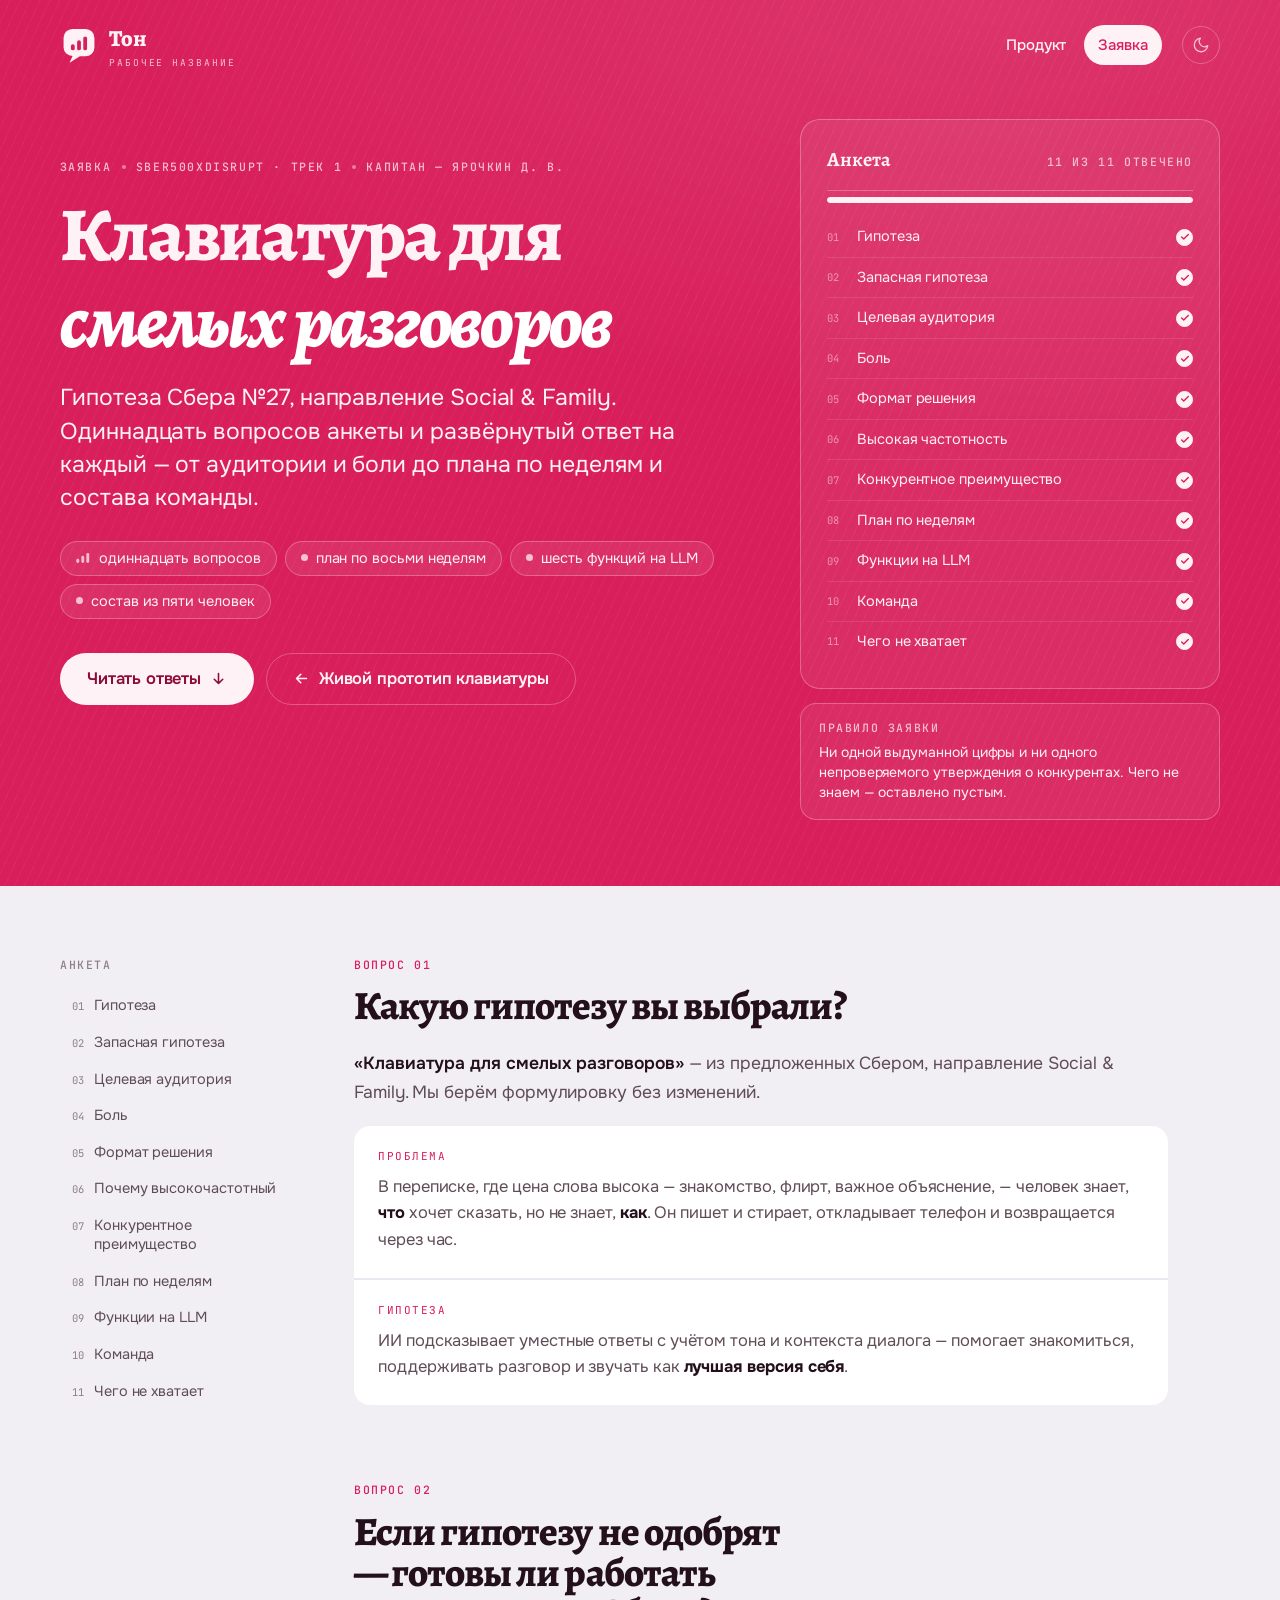
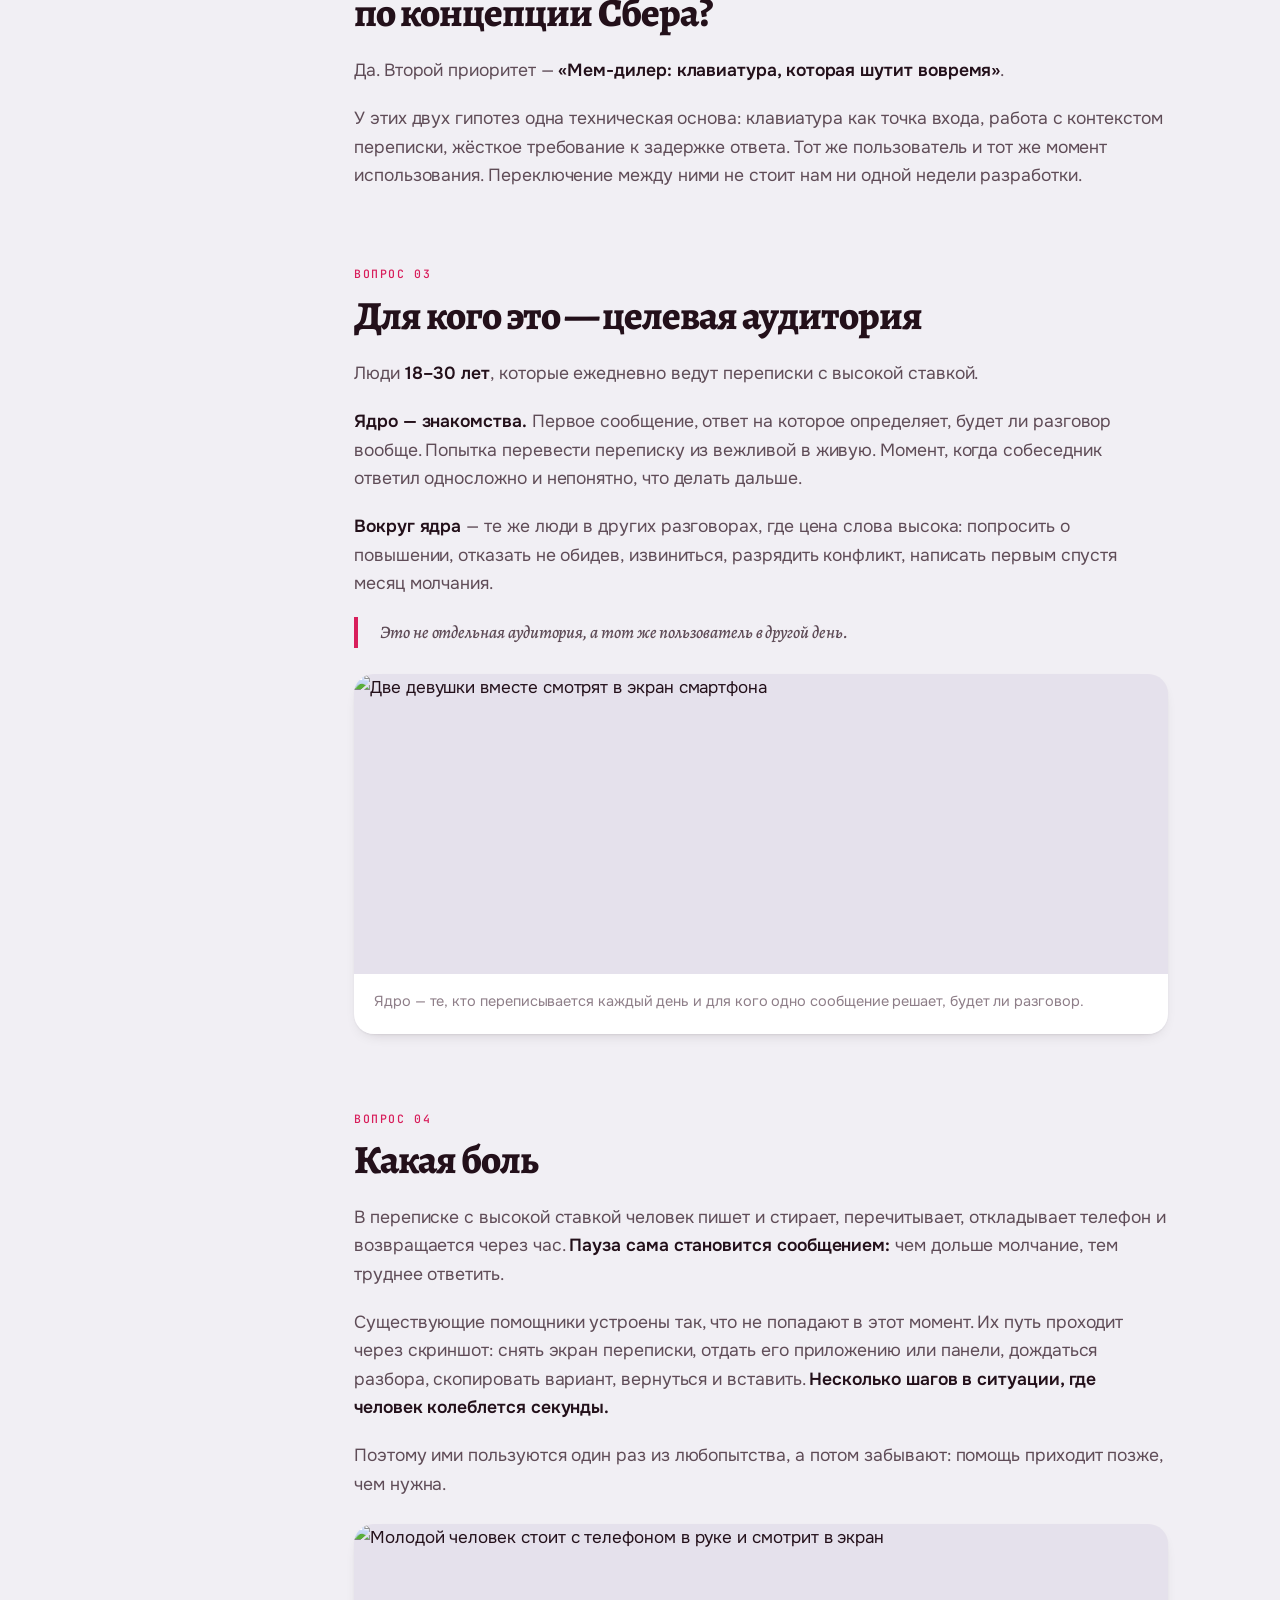
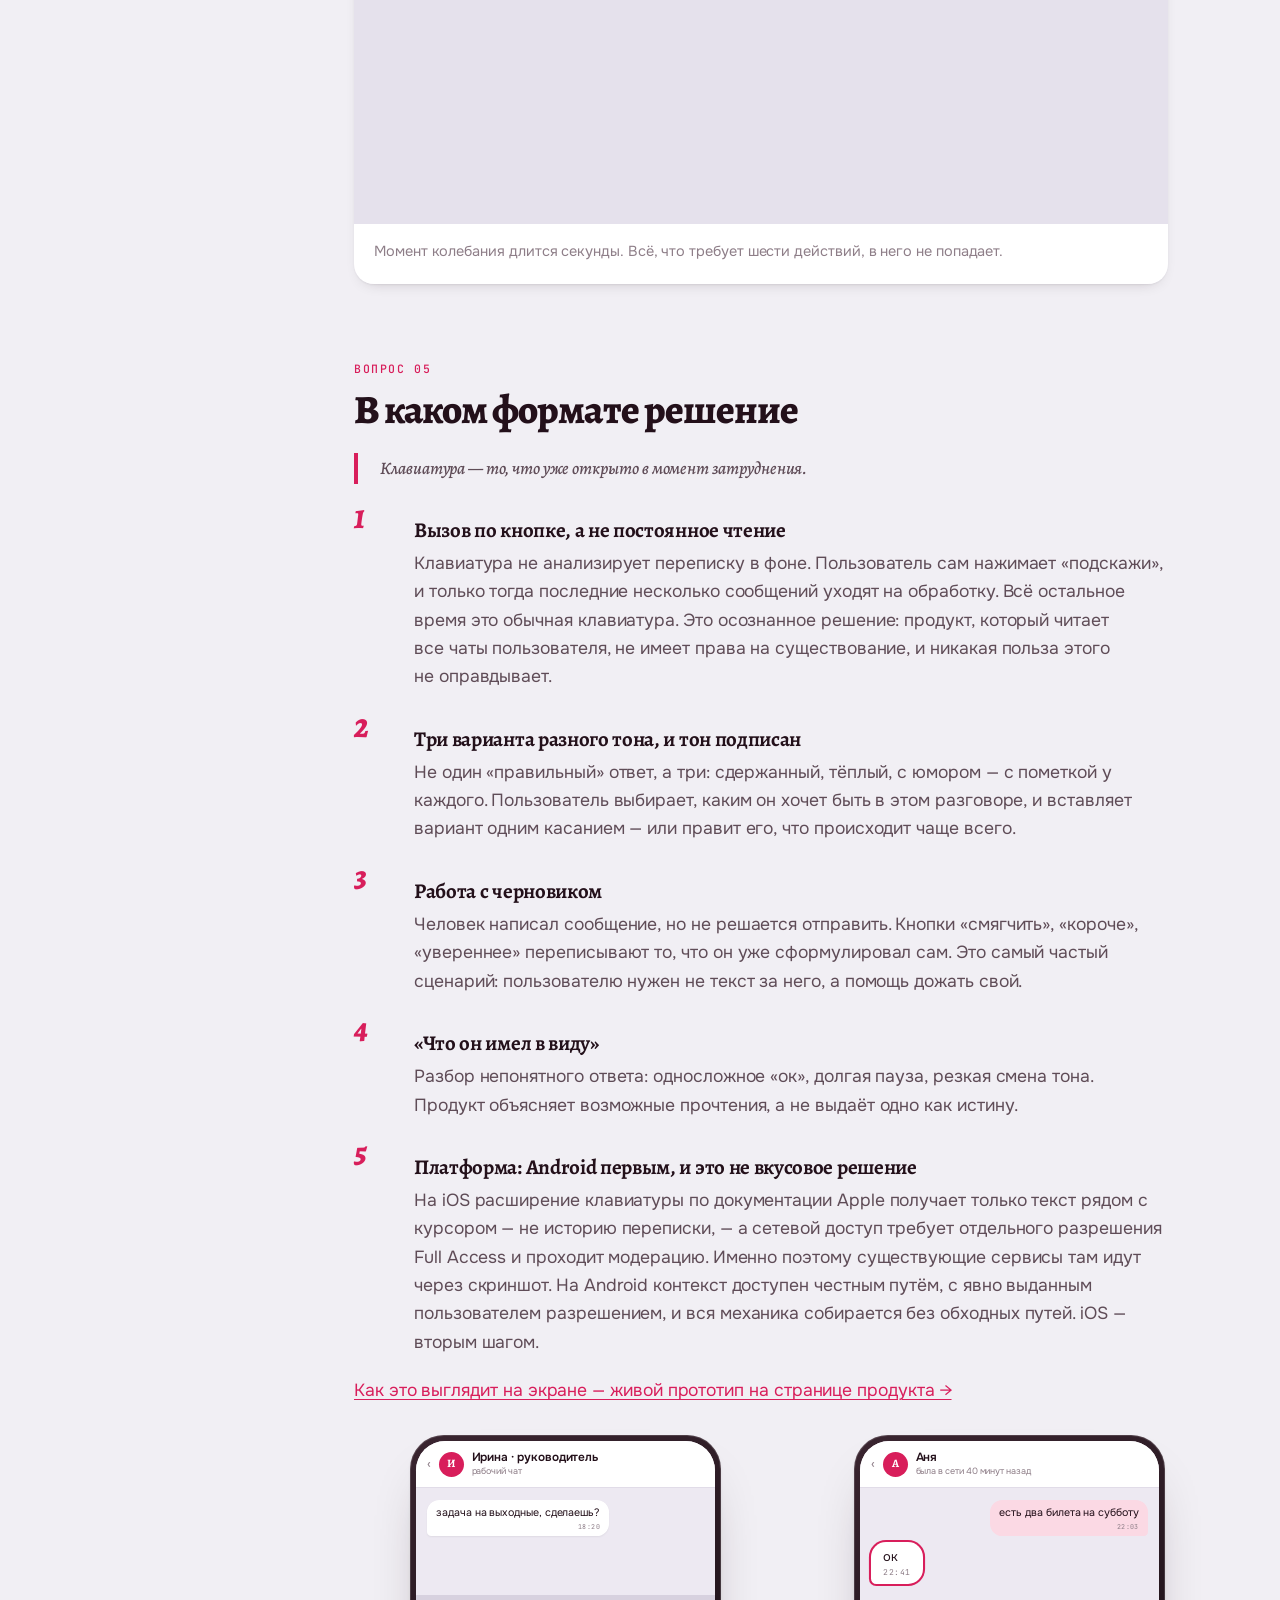
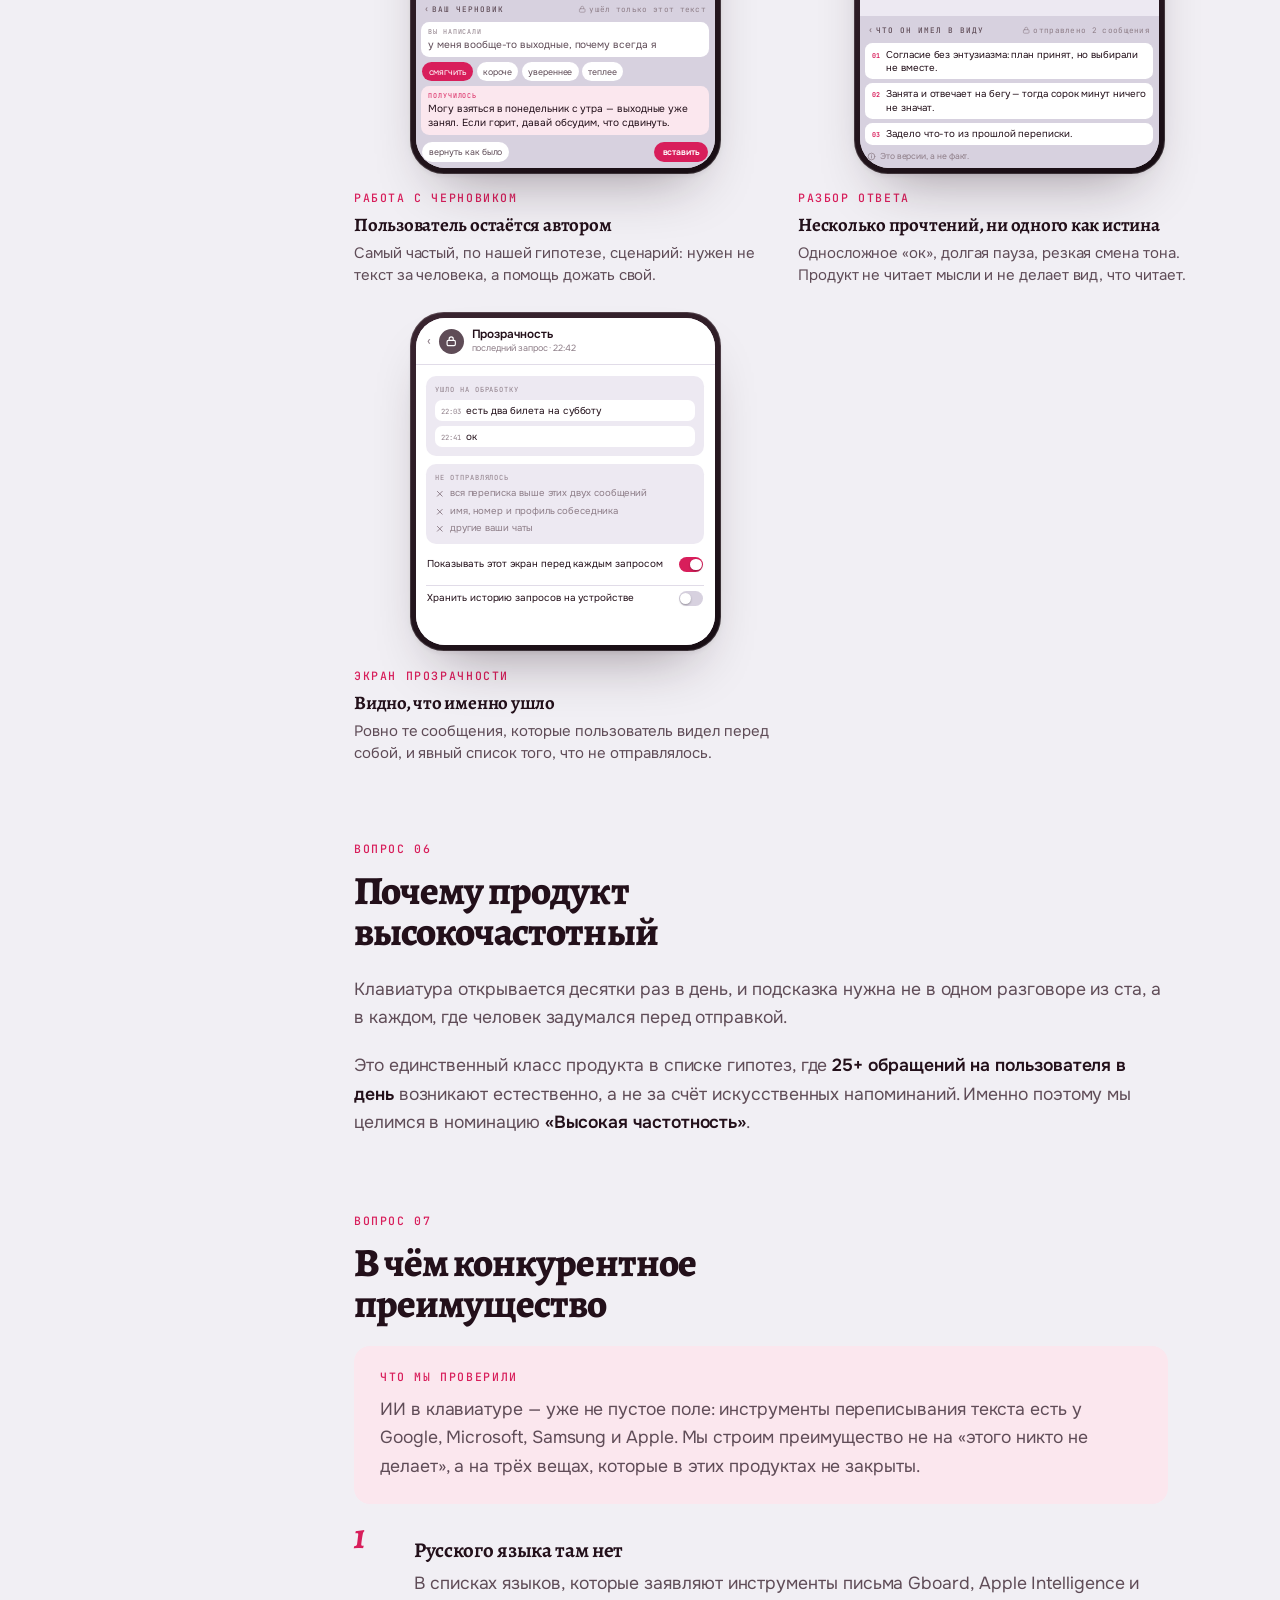
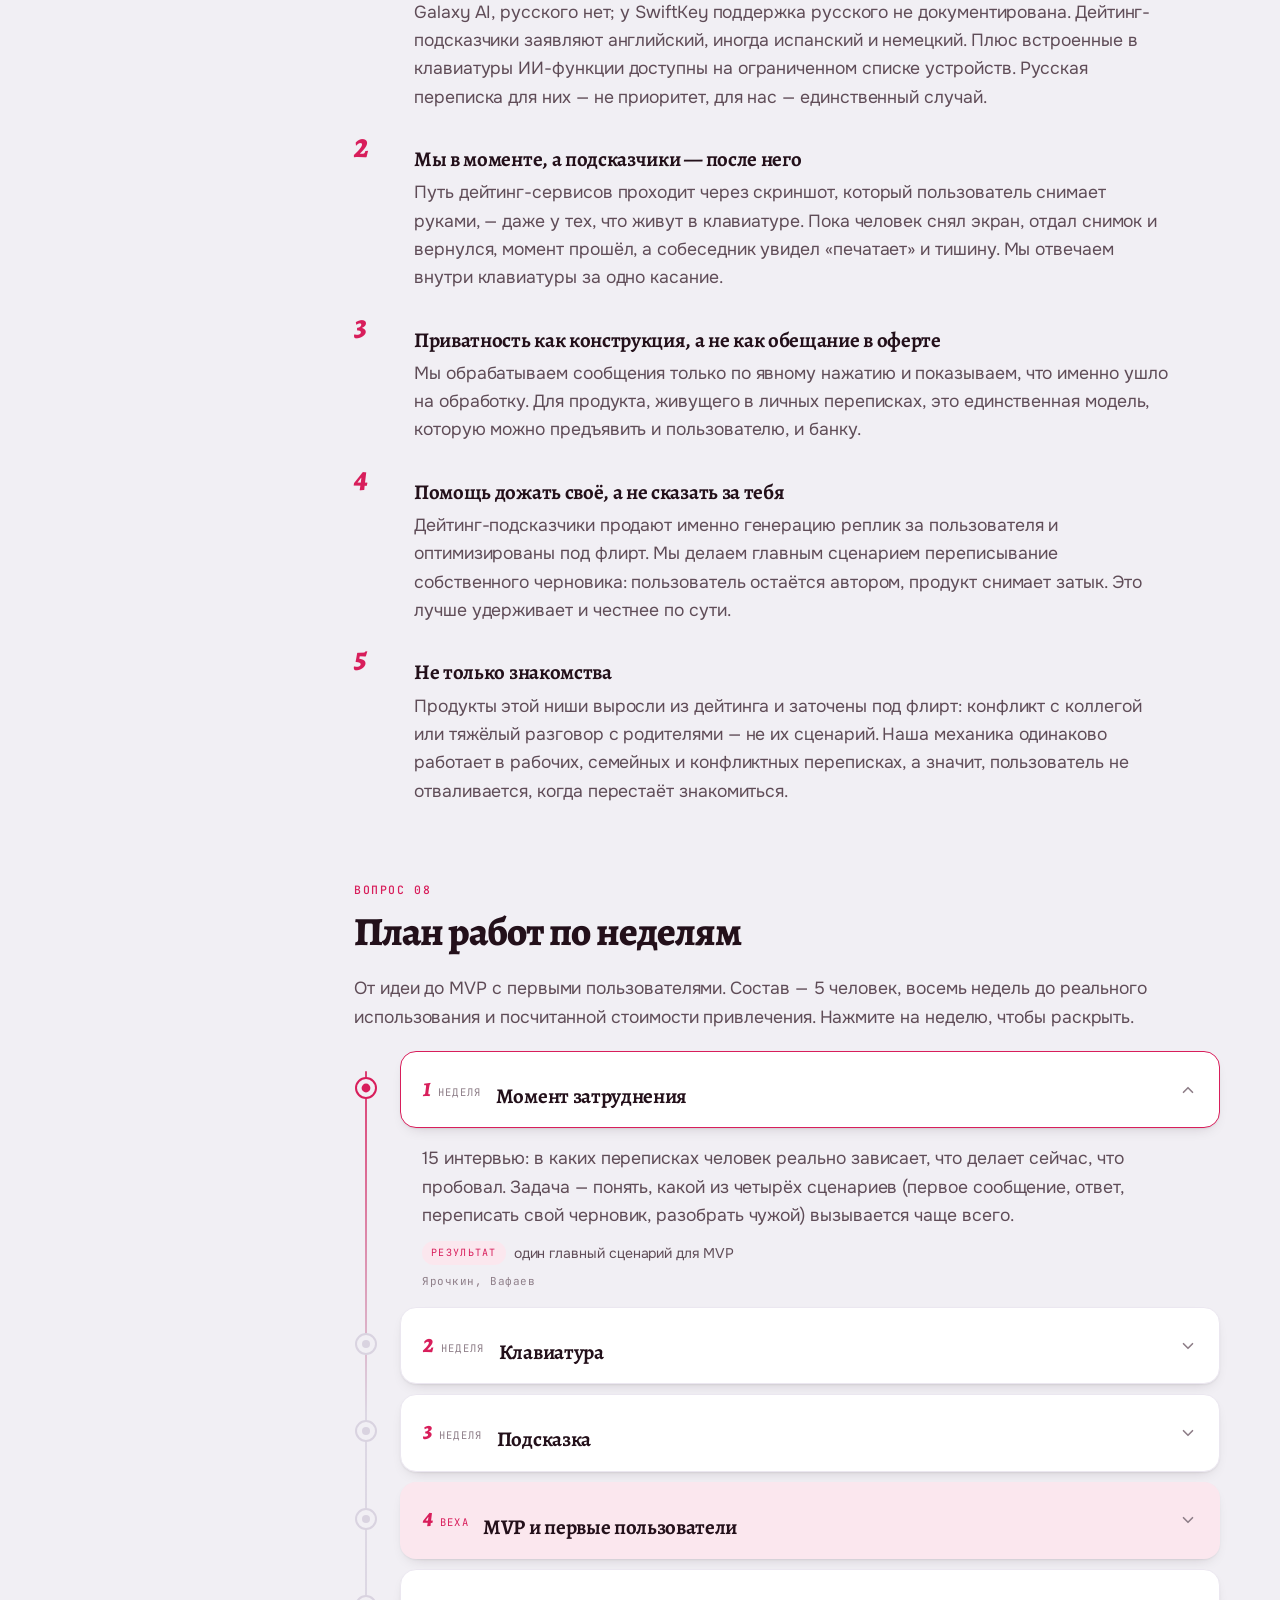
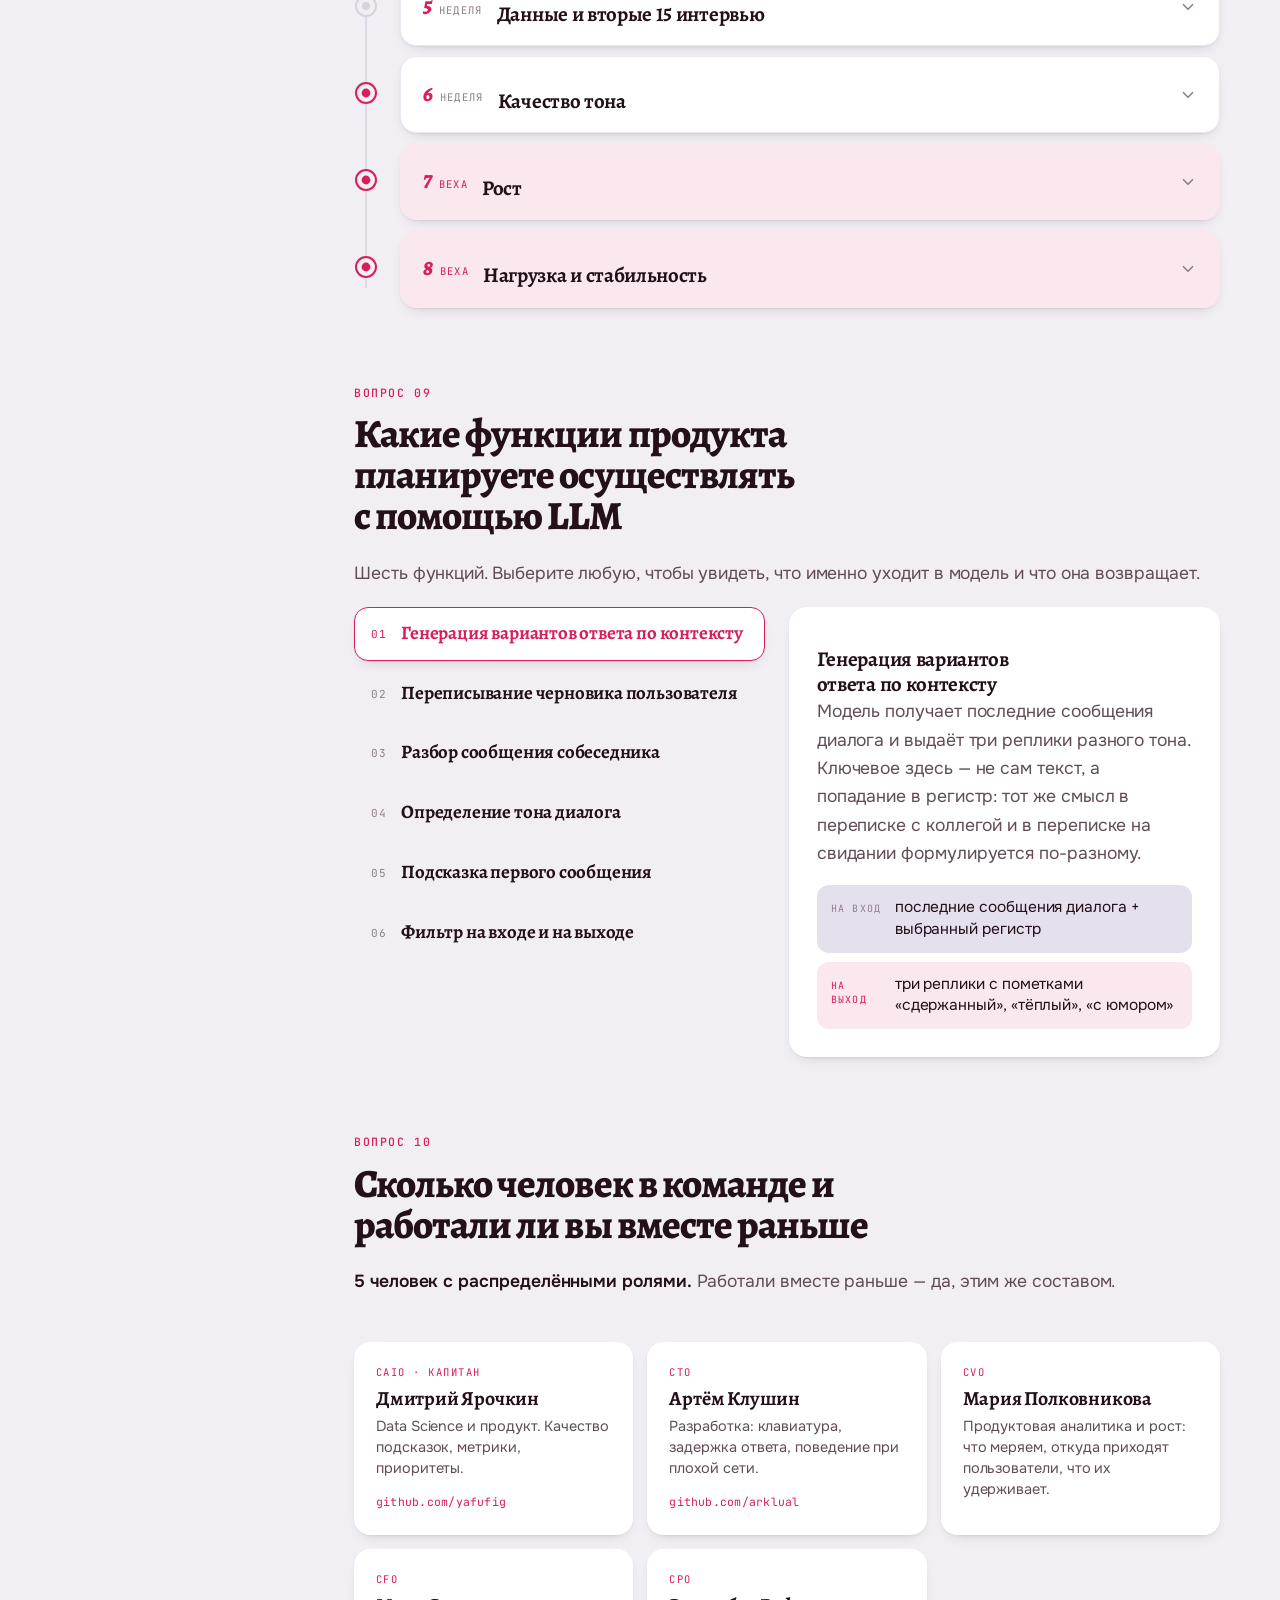
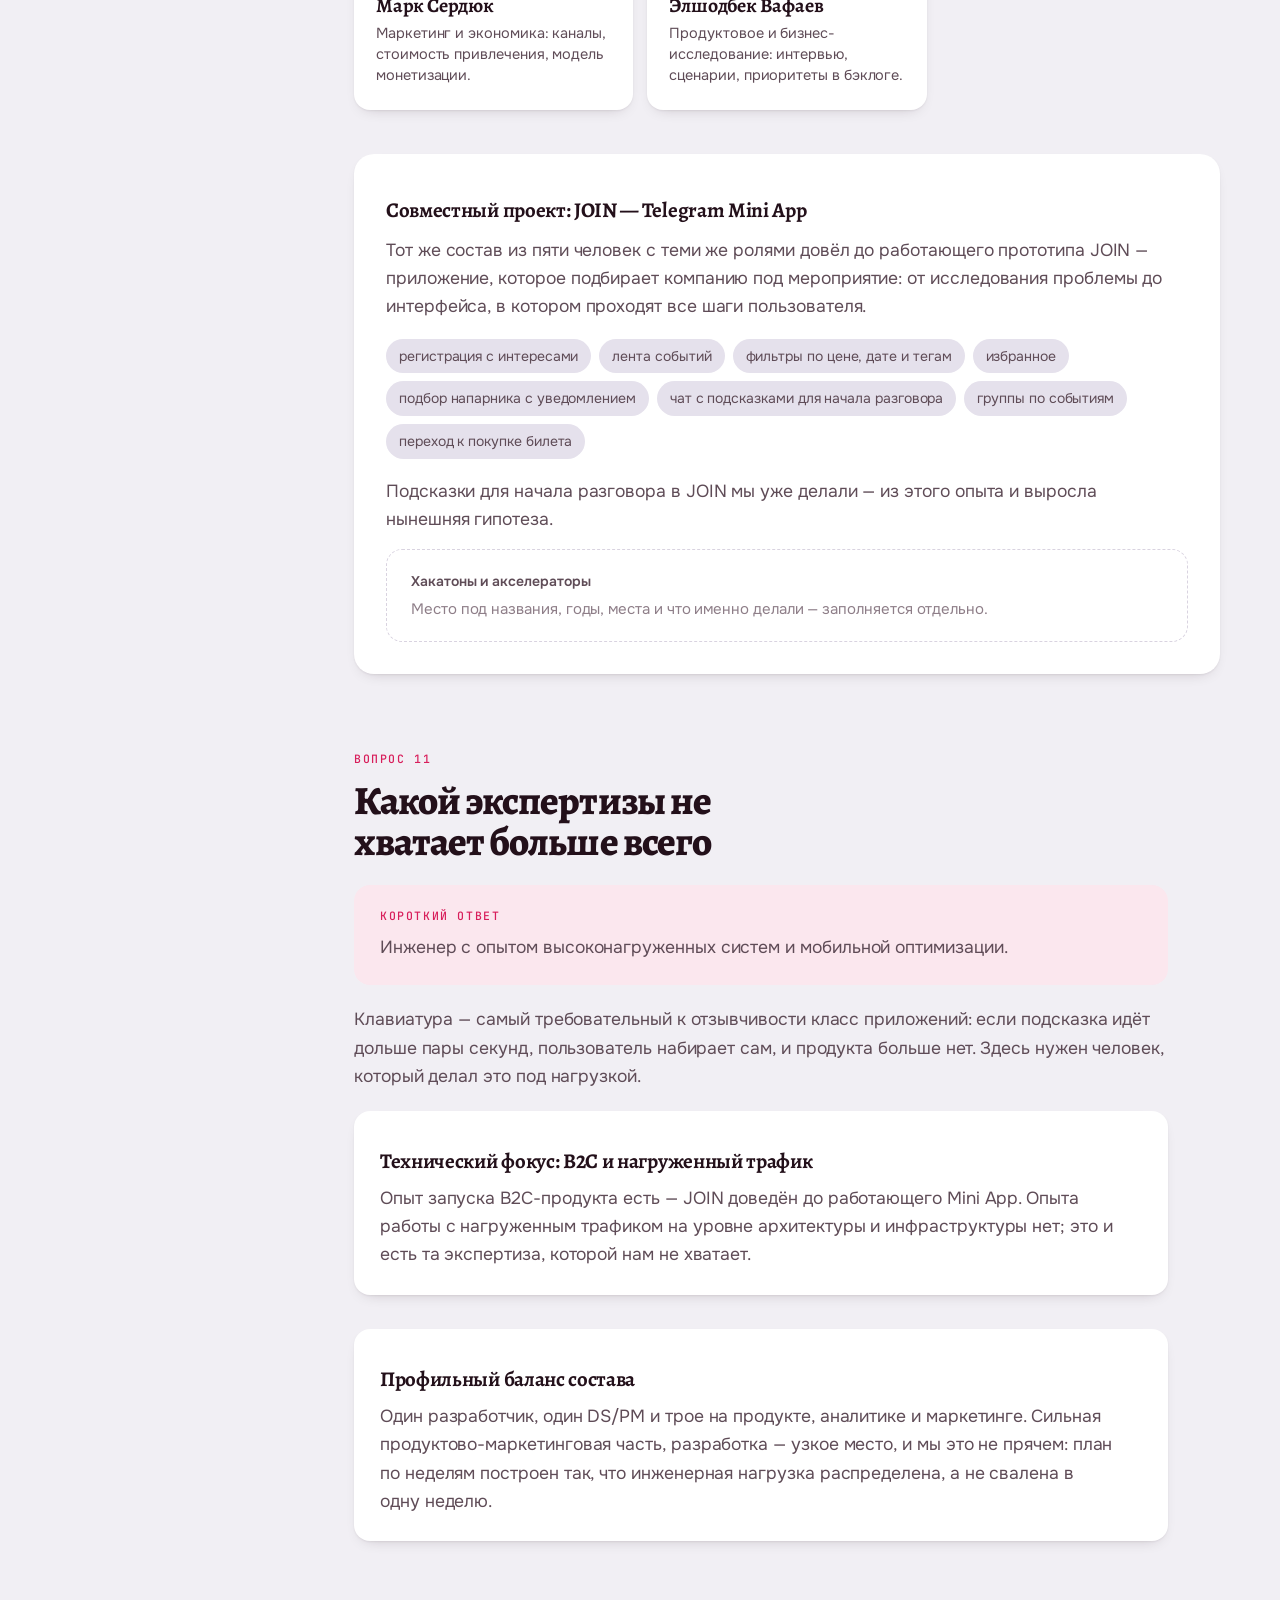
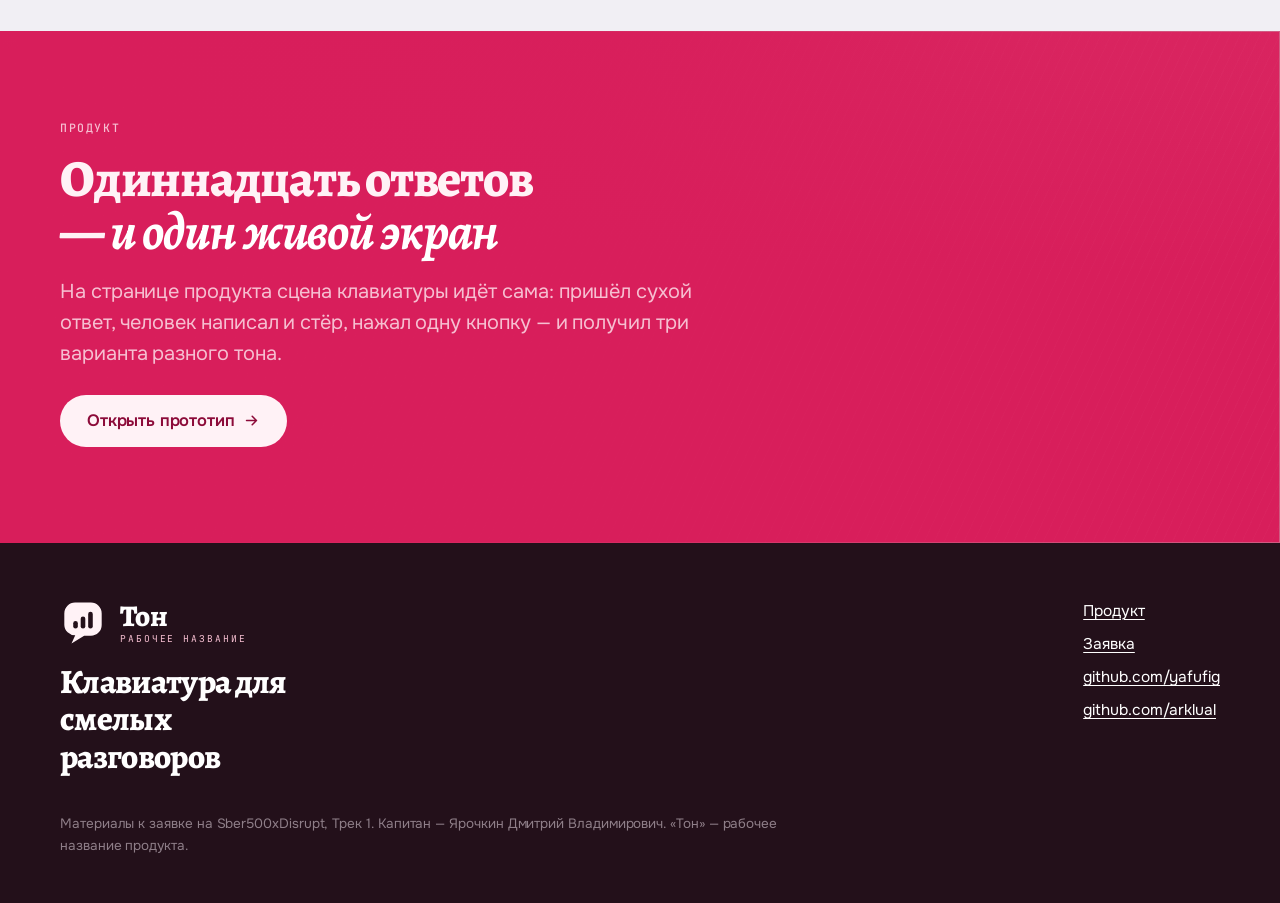
==== commit 42a22e3e: "Logotype, six app screens, photography, section rhythm" ====
--- a/application.html
+++ b/application.html
@@ -8,7 +8,10 @@
 <meta property="og:title" content="Заявка — Клавиатура для смелых разговоров">
 <meta property="og:description" content="Одиннадцать вопросов анкеты Sber500xDisrupt и развёрнутые ответы на каждый.">
 <meta property="og:type" content="website">
+<meta name="theme-color" content="#D81E5B">
+<link rel="icon" href="data:image/svg+xml,%3Csvg%20xmlns='http://www.w3.org/2000/svg'%20viewBox='0%200%2032%2032'%3E%3Cpath%20d='M10.5,2.5H21.5A7.5,7.5,0,0,1,29,10V18A7.5,7.5,0,0,1,21.5,25.5H16.8L8,31L10.6,25.3A7.5,7.5,0,0,1,3,18V10A7.5,7.5,0,0,1,10.5,2.5Z'%20fill='%23D81E5B'/%3E%3Cg%20fill='%23fff'%3E%3Crect%20x='9.2'%20y='15.3'%20width='3.2'%20height='5.2'%20rx='1.6'/%3E%3Crect%20x='14.4'%20y='12.1'%20width='3.2'%20height='8.4'%20rx='1.6'/%3E%3Crect%20x='19.6'%20y='8.9'%20width='3.2'%20height='11.6'%20rx='1.6'/%3E%3C/g%3E%3C/svg%3E">
 <link rel="preconnect" href="https://fonts.googleapis.com">
+<link rel="preconnect" href="https://images.unsplash.com" crossorigin>
 <link rel="preconnect" href="https://fonts.gstatic.com" crossorigin>
 <link href="https://fonts.googleapis.com/css2?family=Alegreya:ital,wght@0,500;0,700;0,800;1,500;1,700;1,800&family=JetBrains+Mono:wght@400;500;600&family=Onest:wght@400;500;600;700&display=swap" rel="stylesheet">
 <link rel="stylesheet" href="style.css">
@@ -23,8 +26,15 @@
   <div class="shell">
 
     <header class="site-head">
-      <a class="brandmark" href="index.html">
-        <span class="keycap" aria-hidden="true">Т</span>
+      <a class="brandmark" href="index.html" aria-label="Тон — на главную">
+        <svg class="logo-mark" viewBox="0 0 32 32" aria-hidden="true">
+          <path class="lm-body" d="M10.5 2.5H21.5A7.5 7.5 0 0 1 29 10V18A7.5 7.5 0 0 1 21.5 25.5H16.8L8 31L10.6 25.3A7.5 7.5 0 0 1 3 18V10A7.5 7.5 0 0 1 10.5 2.5Z"/>
+          <g class="lm-bars">
+            <rect x="9.2" y="15.3" width="3.2" height="5.2" rx="1.6"/>
+            <rect x="14.4" y="12.1" width="3.2" height="8.4" rx="1.6"/>
+            <rect x="19.6" y="8.9" width="3.2" height="11.6" rx="1.6"/>
+          </g>
+        </svg>
         <span class="wm">Тон<small>рабочее название</small></span>
       </a>
       <nav class="site-nav" aria-label="Разделы">
@@ -54,6 +64,16 @@
             и развёрнутый ответ на каждый — от аудитории и боли до плана по неделям
             и состава команды.
           </p>
+          <ul class="caps" data-a="45" aria-label="Что внутри заявки">
+            <li>
+              <svg class="ladder" viewBox="0 0 20 14" aria-hidden="true"><rect x="0" y="8" width="4" height="6" rx="2"/><rect x="7" y="4" width="4" height="10" rx="2"/><rect x="14" y="0" width="4" height="14" rx="2"/></svg>
+              одиннадцать вопросов
+            </li>
+            <li><i aria-hidden="true"></i>план по восьми неделям</li>
+            <li><i aria-hidden="true"></i>шесть функций на LLM</li>
+            <li><i aria-hidden="true"></i>состав из пяти человек</li>
+          </ul>
+
           <div class="hero-actions" data-a="5">
             <a class="btn btn-solid" href="#q1">
               Читать ответы
@@ -72,6 +92,7 @@
               <b>Анкета</b>
               <span class="mono">11 из 11 отвечено</span>
             </div>
+            <div class="bar" aria-hidden="true"><i></i></div>
             <ol class="qlist">
               <li><span class="no">01</span>Гипотеза<span class="tk" data-tick><svg viewBox="0 0 24 24" fill="none" stroke-linecap="round" stroke-linejoin="round" aria-hidden="true"><path d="M20 6 9 17l-5-5"/></svg></span></li>
               <li><span class="no">02</span>Запасная гипотеза<span class="tk" data-tick><svg viewBox="0 0 24 24" fill="none" stroke-linecap="round" stroke-linejoin="round" aria-hidden="true"><path d="M20 6 9 17l-5-5"/></svg></span></li>
@@ -85,6 +106,10 @@
               <li><span class="no">10</span>Команда<span class="tk" data-tick><svg viewBox="0 0 24 24" fill="none" stroke-linecap="round" stroke-linejoin="round" aria-hidden="true"><path d="M20 6 9 17l-5-5"/></svg></span></li>
               <li><span class="no">11</span>Чего не хватает<span class="tk" data-tick><svg viewBox="0 0 24 24" fill="none" stroke-linecap="round" stroke-linejoin="round" aria-hidden="true"><path d="M20 6 9 17l-5-5"/></svg></span></li>
             </ol>
+          </div>
+          <div class="callout-card stack">
+            <span class="mono">Правило заявки</span>
+            <p>Ни одной выдуманной цифры и ни одного непроверяемого утверждения о конкурентах. Чего не знаем — оставлено пустым.</p>
           </div>
         </figure>
       </div>
@@ -150,6 +175,11 @@
           <p><strong>Ядро — знакомства.</strong> Первое сообщение, ответ на которое определяет, будет ли разговор вообще. Попытка перевести переписку из вежливой в живую. Момент, когда собеседник ответил односложно и непонятно, что делать дальше.</p>
           <p><strong>Вокруг ядра</strong> — те же люди в других разговорах, где цена слова высока: попросить о повышении, отказать не обидев, извиниться, разрядить конфликт, написать первым спустя месяц молчания.</p>
           <p class="pullquote">Это не отдельная аудитория, а тот же пользователь в другой день.</p>
+          <figure class="shot-side">
+            <img src="https://images.unsplash.com/photo-1758520388178-c1cdb4d24766?auto=format&amp;fit=crop&amp;w=1200&amp;q=70"
+                 alt="Две девушки вместе смотрят в экран смартфона" loading="lazy" width="1200" height="800">
+            <figcaption>Ядро — те, кто переписывается каждый день и для кого одно сообщение решает, будет ли разговор.</figcaption>
+          </figure>
         </div>
       </section>
 
@@ -160,6 +190,11 @@
           <p>В переписке с высокой ставкой человек пишет и стирает, перечитывает, откладывает телефон и возвращается через час. <strong>Пауза сама становится сообщением:</strong> чем дольше молчание, тем труднее ответить.</p>
           <p>Существующие помощники устроены так, что не попадают в этот момент. Их путь проходит через скриншот: снять экран переписки, отдать его приложению или панели, дождаться разбора, скопировать вариант, вернуться и вставить. <strong>Несколько шагов в ситуации, где человек колеблется секунды.</strong></p>
           <p>Поэтому ими пользуются один раз из любопытства, а потом забывают: помощь приходит позже, чем нужна.</p>
+          <figure class="shot-side">
+            <img src="https://images.unsplash.com/photo-1550614806-51d8db524675?auto=format&amp;fit=crop&amp;w=1200&amp;q=70"
+                 alt="Молодой человек стоит с телефоном в руке и смотрит в экран" loading="lazy" width="1200" height="800">
+            <figcaption>Момент колебания длится секунды. Всё, что требует шести действий, в него не попадает.</figcaption>
+          </figure>
         </div>
       </section>
 
@@ -201,6 +236,132 @@
             </li>
           </ol>
           <p><a href="index.html#how">Как это выглядит на экране — живой прототип на странице продукта →</a></p>
+        </div>
+
+        <div class="screens q-screens" data-rv="rise" data-stagger>
+
+          <figure class="scr-card">
+            <div class="device">
+              <div class="screen">
+                <div class="scr-top">
+                  <span class="back" aria-hidden="true">‹</span>
+                  <span class="av" aria-hidden="true">И</span>
+                  <span class="who"><b>Ирина · руководитель</b><span>рабочий чат</span></span>
+                </div>
+                <div class="chat" style="height:7em">
+                  <div class="inner">
+                    <div class="bub in">задача на выходные, сделаешь?<time>18:20</time></div>
+                  </div>
+                </div>
+                <div class="kb still">
+                  <div class="kb-head">
+                    <span class="t"><span class="bk" aria-hidden="true">‹</span>Ваш черновик</span>
+                    <span class="priv">
+                      <svg viewBox="0 0 24 24" stroke-linecap="round" stroke-linejoin="round" aria-hidden="true"><rect x="4" y="10.5" width="16" height="10" rx="2.5"/><path d="M8 10.5V7.5a4 4 0 0 1 8 0v3"/></svg>
+                      ушёл только этот текст
+                    </span>
+                  </div>
+                  <div class="sheet">
+                    <div class="dbox"><span class="cap">вы написали</span>у меня вообще-то выходные, почему всегда я</div>
+                    <div class="rowpills">
+                      <span class="pill on">смягчить</span>
+                      <span class="pill">короче</span>
+                      <span class="pill">увереннее</span>
+                      <span class="pill">теплее</span>
+                    </div>
+                    <div class="dbox out"><span class="cap">получилось</span>Могу взяться в понедельник с утра — выходные уже занял. Если горит, давай обсудим, что сдвинуть.</div>
+                    <div class="kb-foot">
+                      <span class="ghost">вернуть как было</span>
+                      <span class="solid">вставить</span>
+                    </div>
+                  </div>
+                </div>
+              </div>
+            </div>
+            <figcaption>
+              <span class="mono">Работа с черновиком</span>
+              <b>Пользователь остаётся автором</b>
+              <span class="t">Самый частый, по нашей гипотезе, сценарий: нужен не текст за человека, а помощь дожать свой.</span>
+            </figcaption>
+          </figure>
+
+          <figure class="scr-card">
+            <div class="device">
+              <div class="screen">
+                <div class="scr-top">
+                  <span class="back" aria-hidden="true">‹</span>
+                  <span class="av" aria-hidden="true">А</span>
+                  <span class="who"><b>Аня</b><span>была в сети 40 минут назад</span></span>
+                </div>
+                <div class="chat" style="height:8.2em">
+                  <div class="inner">
+                    <div class="bub out">есть два билета на субботу<time>22:03</time></div>
+                    <div class="bub in flat" style="box-shadow:0 0 0 .16em var(--brand)">ок<time>22:41</time></div>
+                  </div>
+                </div>
+                <div class="kb still">
+                  <div class="kb-head">
+                    <span class="t"><span class="bk" aria-hidden="true">‹</span>Что он имел в виду</span>
+                    <span class="priv">
+                      <svg viewBox="0 0 24 24" stroke-linecap="round" stroke-linejoin="round" aria-hidden="true"><rect x="4" y="10.5" width="16" height="10" rx="2.5"/><path d="M8 10.5V7.5a4 4 0 0 1 8 0v3"/></svg>
+                      отправлено 2 сообщения
+                    </span>
+                  </div>
+                  <div class="sheet">
+                    <div class="reads">
+                      <p class="rd"><b>01</b>Согласие без энтузиазма: план принят, но выбирали не вместе.</p>
+                      <p class="rd"><b>02</b>Занята и отвечает на бегу — тогда сорок минут ничего не значат.</p>
+                      <p class="rd"><b>03</b>Задело что-то из прошлой переписки.</p>
+                    </div>
+                    <p class="note-line">
+                      <svg viewBox="0 0 24 24" stroke-linecap="round" stroke-linejoin="round" aria-hidden="true"><circle cx="12" cy="12" r="9"/><path d="M12 11v5M12 7.6v.6"/></svg>
+                      Это версии, а не факт.
+                    </p>
+                  </div>
+                </div>
+              </div>
+            </div>
+            <figcaption>
+              <span class="mono">Разбор ответа</span>
+              <b>Несколько прочтений, ни одного как истина</b>
+              <span class="t">Односложное «ок», долгая пауза, резкая смена тона. Продукт не читает мысли и не делает вид, что читает.</span>
+            </figcaption>
+          </figure>
+
+          <figure class="scr-card">
+            <div class="device">
+              <div class="screen">
+                <div class="scr-top">
+                  <span class="back" aria-hidden="true">‹</span>
+                  <span class="av" aria-hidden="true" style="background:var(--ink-2)">
+                    <svg viewBox="0 0 24 24" style="width:1.1em;height:1.1em;stroke:#fff;fill:none;stroke-width:2.2" stroke-linecap="round" stroke-linejoin="round" aria-hidden="true"><rect x="4" y="10.5" width="16" height="10" rx="2.5"/><path d="M8 10.5V7.5a4 4 0 0 1 8 0v3"/></svg>
+                  </span>
+                  <span class="who"><b>Прозрачность</b><span>последний запрос · 22:42</span></span>
+                </div>
+                <div class="pane">
+                  <div class="pcard">
+                    <span class="k">ушло на обработку</span>
+                    <span class="msg"><em>22:03</em>есть два билета на субботу</span>
+                    <span class="msg"><em>22:41</em>ок</span>
+                  </div>
+                  <div class="pcard">
+                    <span class="k">не отправлялось</span>
+                    <span class="no"><svg viewBox="0 0 24 24" stroke-linecap="round" aria-hidden="true"><path d="M6 6l12 12M18 6 6 18"/></svg>вся переписка выше этих двух сообщений</span>
+                    <span class="no"><svg viewBox="0 0 24 24" stroke-linecap="round" aria-hidden="true"><path d="M6 6l12 12M18 6 6 18"/></svg>имя, номер и профиль собеседника</span>
+                    <span class="no"><svg viewBox="0 0 24 24" stroke-linecap="round" aria-hidden="true"><path d="M6 6l12 12M18 6 6 18"/></svg>другие ваши чаты</span>
+                  </div>
+                  <div class="prow"><span>Показывать этот экран перед каждым запросом</span><i class="sw on" aria-hidden="true"></i></div>
+                  <div class="prow"><span>Хранить историю запросов на устройстве</span><i class="sw" aria-hidden="true"></i></div>
+                </div>
+              </div>
+            </div>
+            <figcaption>
+              <span class="mono">Экран прозрачности</span>
+              <b>Видно, что именно ушло</b>
+              <span class="t">Ровно те сообщения, которые пользователь видел перед собой, и явный список того, что не отправлялось.</span>
+            </figcaption>
+          </figure>
+
         </div>
       </section>
 
@@ -539,10 +700,38 @@
   </div>
 </div>
 
+<section class="band field closing-field">
+  <img class="bg" src="https://images.unsplash.com/photo-1571953146900-fe98e3d47c93?auto=format&amp;fit=crop&amp;w=1800&amp;q=65"
+       alt="" aria-hidden="true" loading="lazy" width="1800" height="1000">
+  <div class="shell">
+    <div class="closing" data-rv="wipe">
+      <span class="mono">Продукт</span>
+      <h2>Одиннадцать ответов — <em>и один живой экран</em></h2>
+      <p class="lead">На странице продукта сцена клавиатуры идёт сама: пришёл сухой ответ, человек написал и стёр, нажал одну кнопку — и получил три варианта разного тона.</p>
+      <p style="margin-top:26px"><a class="btn btn-solid" href="index.html#how">Открыть прототип
+        <svg viewBox="0 0 24 24" fill="none" stroke="currentColor" stroke-width="2.2" stroke-linecap="round" stroke-linejoin="round" aria-hidden="true"><path d="M5 12h14M13 6l6 6-6 6"/></svg>
+      </a></p>
+    </div>
+  </div>
+</section>
+
 <footer class="site-foot">
   <div class="shell">
     <div class="foot-grid">
-      <p class="big">Клавиатура для смелых разговоров</p>
+      <div>
+        <div class="foot-lock">
+          <svg class="logo-mark" viewBox="0 0 32 32" aria-hidden="true">
+            <path class="lm-body" d="M10.5 2.5H21.5A7.5 7.5 0 0 1 29 10V18A7.5 7.5 0 0 1 21.5 25.5H16.8L8 31L10.6 25.3A7.5 7.5 0 0 1 3 18V10A7.5 7.5 0 0 1 10.5 2.5Z"/>
+            <g class="lm-bars">
+              <rect x="9.2" y="15.3" width="3.2" height="5.2" rx="1.6"/>
+              <rect x="14.4" y="12.1" width="3.2" height="8.4" rx="1.6"/>
+              <rect x="19.6" y="8.9" width="3.2" height="11.6" rx="1.6"/>
+            </g>
+          </svg>
+          <span class="wm">Тон<small>рабочее название</small></span>
+        </div>
+        <p class="big">Клавиатура для смелых разговоров</p>
+      </div>
       <nav class="foot-links" aria-label="Ссылки">
         <a href="index.html">Продукт</a>
         <a href="application.html">Заявка</a>
--- a/style.css
+++ b/style.css
@@ -1433,3 +1433,473 @@
   font-variant-numeric: lining-nums;
   font-feature-settings: "lnum" 1;
 }
+
+
+/* ==========================================================================
+   ЛОГОТИП
+   Знак — клавиша, которая одновременно реплика: скруглённый квадрат
+   с хвостом облачка, внутри три полосы восходящей интонации (три тона).
+   Две краски и всё: тело и выворотка задаются переменными, поэтому
+   один и тот же файл работает на бумаге, на малиновом поле и на туши.
+   ========================================================================== */
+
+.logo-mark{ width:38px; height:38px; flex:none; display:block }
+.logo-mark .lm-body{ fill:var(--logo-body, var(--brand)) }
+.logo-mark .lm-bars{ fill:var(--logo-knock, var(--panel)) }
+
+.brandmark{ --logo-body:var(--brand); --logo-knock:var(--panel) }
+.on-brand .brandmark{ --logo-body:var(--hero-ink); --logo-knock:var(--hero-bg) }
+.site-foot{ --logo-body:#FFF2F6; --logo-knock:#23101A }
+:root[data-theme="dark"] .site-foot{ --logo-knock:#100A0D }
+@media (prefers-color-scheme: dark){ :root:not([data-theme="light"]) .site-foot{ --logo-knock:#100A0D } }
+
+.brandmark:hover .logo-mark{ transform:translateY(-2px) }
+.logo-mark{ transition:transform .2s var(--ease-soft) }
+
+/* замок в подвале — крупнее и с подписью */
+.foot-lock{ display:flex; align-items:center; gap:14px; margin-bottom:18px }
+.foot-lock .logo-mark{ width:46px; height:46px }
+.foot-lock .wm{
+  font-family:var(--font-display); font-weight:800; font-size:30px;
+  letter-spacing:-.02em; color:#fff; line-height:1;
+}
+.foot-lock .wm small{
+  display:block; font-family:var(--font-mono); font-weight:400;
+  font-size:9.5px; letter-spacing:.2em; text-transform:uppercase;
+  color:var(--hero-ink-2); margin-top:3px;
+}
+
+/* ---------- тональная лесенка: сигнатурный элемент ---------- */
+
+.ladder{ width:19px; height:13px; flex:none }
+.ladder rect{ fill:currentColor }
+
+/* ---------- чипы возможностей в первом экране ---------- */
+
+.caps{
+  display:flex; flex-wrap:wrap; gap:8px;
+  margin-top:26px;
+}
+.caps li{
+  display:inline-flex; align-items:center; gap:8px;
+  padding:7px 15px 8px; border-radius:99px;
+  border:1px solid var(--hero-line);
+  background:rgba(255,255,255,.08);
+  font-size:14.5px; color:var(--hero-ink); line-height:1.25;
+}
+.caps li .ladder{ width:15px; height:10px; color:var(--hero-ink-2) }
+.caps li i{ width:7px; height:7px; border-radius:50%; background:currentColor; flex:none; opacity:.75 }
+@media (max-width:620px){
+  .caps{ gap:6px; margin-top:20px }
+  .caps li{ font-size:13px; padding:5px 12px 6px }
+}
+
+/* ---------- фотографии ---------- */
+
+.shot{
+  margin:38px 0 0; border-radius:24px; overflow:hidden; position:relative;
+  background:var(--paper-2); box-shadow:var(--shadow-s);
+}
+.shot img{
+  display:block; width:100%; height:clamp(240px, 34vw, 420px);
+  object-fit:cover; object-position:58% 44%;
+}
+.shot::after{
+  content:""; position:absolute; inset:0; pointer-events:none;
+  background:linear-gradient(96deg, rgba(18,7,12,.90) 0%, rgba(18,7,12,.72) 34%, rgba(18,7,12,.30) 66%, rgba(18,7,12,.10) 100%);
+}
+.shot figcaption{
+  position:absolute; left:0; bottom:0; z-index:2;
+  padding:30px 34px 32px; max-width:52ch;
+  color:#FFF2F6;
+}
+.shot figcaption .mono{ color:var(--brand-lift); display:block; margin-bottom:10px }
+.shot figcaption q{
+  font-family:var(--font-display); font-style:italic; font-weight:700;
+  font-size:clamp(21px, 2.7vw, 32px); line-height:1.18; letter-spacing:-.015em;
+  quotes:"«" "»"; display:block;
+}
+.shot figcaption p{ margin-top:12px; font-size:15px; color:var(--hero-ink-2); max-width:46ch }
+
+.shot-side{
+  margin:0; border-radius:20px; overflow:hidden; position:relative;
+  box-shadow:var(--shadow-s); background:var(--paper-2);
+}
+.shot-side img{ display:block; width:100%; height:clamp(200px,26vw,300px); object-fit:cover }
+.shot-side figcaption{
+  padding:16px 20px 20px; font-size:14.5px; color:var(--ink-3);
+  background:var(--panel);
+}
+
+@media (max-width:620px){
+  .shot figcaption{ padding:22px 22px 24px }
+  .shot img{ height:300px }
+}
+
+/* ---------- лента экранов приложения ---------- */
+
+.screens{
+  display:grid; gap:26px 22px;
+  grid-template-columns:repeat(auto-fit, minmax(302px, 1fr));
+  align-items:start;
+}
+.scr-card{ margin:0; display:flex; flex-direction:column; gap:16px }
+.scr-card .device{ font-size:clamp(9.4px, 1.1vw, 11.3px); width:27.5em; max-width:100%; margin-inline:auto }
+.scr-card figcaption{ display:flex; flex-direction:column; gap:6px }
+.scr-card figcaption .mono{ color:var(--brand) }
+.scr-card figcaption b{
+  font-family:var(--font-display); font-weight:700; font-size:19px;
+  line-height:1.2; letter-spacing:-.012em;
+}
+.scr-card figcaption span.t{ font-size:15px; color:var(--ink-2); line-height:1.45 }
+
+/* экран без чата: настройки и прозрачность */
+.pane{
+  background:var(--scr); flex:1; display:flex; flex-direction:column;
+  gap:.7em; padding:1em .95em 1.2em; color:var(--ink);
+}
+.pane .ttl{
+  display:flex; align-items:center; gap:.55em;
+  font-family:var(--font-mono); font-size:.7em; letter-spacing:.13em;
+  text-transform:uppercase; color:var(--ink-3);
+}
+.pane .ttl b{
+  font-family:var(--font-display); font-size:1.55em; letter-spacing:-.01em;
+  color:var(--ink); text-transform:none; font-weight:700; letter-spacing:0;
+}
+.pcard{
+  background:var(--scr-chat); border-radius:.9em; padding:.7em .8em .75em;
+  display:flex; flex-direction:column; gap:.4em;
+}
+.pcard .k{
+  font-family:var(--font-mono); font-size:.62em; letter-spacing:.13em;
+  text-transform:uppercase; color:var(--ink-3);
+}
+.pcard .msg{
+  background:var(--bub-in); border-radius:.7em; padding:.4em .6em;
+  font-size:.88em; line-height:1.35; display:flex; gap:.5em; align-items:baseline;
+}
+.pcard .msg em{ font-style:normal; font-family:var(--font-mono); font-size:.72em; color:var(--ink-3); flex:none }
+.pcard .no{ display:flex; gap:.5em; align-items:flex-start; font-size:.85em; color:var(--ink-3); line-height:1.35 }
+.pcard .no svg{ width:1em; height:1em; flex:none; margin-top:.18em; stroke:currentColor; fill:none; stroke-width:2.4 }
+
+.prow{
+  display:flex; align-items:center; gap:.7em;
+  padding:.55em .1em; font-size:.88em; line-height:1.3;
+}
+.prow span{ flex:1 }
+.prow + .prow{ border-top:1px solid var(--scr-line) }
+.sw{
+  width:2.5em; height:1.45em; border-radius:99px; flex:none;
+  background:var(--kb-bg); position:relative;
+}
+.sw::after{
+  content:""; position:absolute; top:.16em; left:.18em;
+  width:1.12em; height:1.12em; border-radius:50%; background:var(--scr);
+  box-shadow:0 1px 2px rgba(0,0,0,.3);
+}
+.sw.on{ background:var(--brand) }
+.sw.on::after{ left:auto; right:.18em; background:#fff }
+
+.seg{
+  display:flex; gap:.2em; background:var(--kb-bg); border-radius:.7em; padding:.2em;
+}
+.seg span{
+  flex:1; text-align:center; padding:.4em 0 .45em; border-radius:.55em;
+  font-size:.85em; color:var(--ink-2);
+}
+.seg span.on{ background:var(--scr); color:var(--ink); font-weight:600; box-shadow:0 1px 2px rgba(0,0,0,.14) }
+
+.sld{ display:flex; flex-direction:column; gap:.45em }
+.sld .track{ height:.42em; border-radius:99px; background:var(--kb-bg); position:relative }
+.sld .track i{
+  position:absolute; top:50%; left:62%; transform:translate(-50%,-50%);
+  width:1.05em; height:1.05em; border-radius:50%; background:var(--brand);
+  box-shadow:0 0 0 .22em var(--brand-tint);
+}
+.sld .ends{
+  display:flex; justify-content:space-between;
+  font-family:var(--font-mono); font-size:.62em; letter-spacing:.1em;
+  text-transform:uppercase; color:var(--ink-3);
+}
+
+.note-line{
+  font-size:.76em; line-height:1.35; color:var(--ink-3);
+  display:flex; gap:.45em; align-items:flex-start; padding:0 .2em;
+}
+.note-line svg{ width:1.05em; height:1.05em; flex:none; margin-top:.15em; stroke:currentColor; fill:none; stroke-width:1.9 }
+
+/* панель клавиатуры в статичных экранах */
+.kb.still{ min-height:0; padding-bottom:.55em }
+.kb.still .sheet{ position:static; opacity:1; transform:none; pointer-events:auto; padding:0 }
+.kb.still .sheet::before{ display:none }
+.kb .rowpills{ display:flex; gap:.3em; flex-wrap:wrap; padding:0 .1em }
+.kb .rowpills .pill{ font-size:.78em }
+.kb .kb-foot{
+  display:flex; gap:.35em; align-items:center; padding:.15em .1em 0;
+}
+.kb .kb-foot .ghost{
+  font-size:.78em; padding:.35em .8em; border-radius:99px;
+  background:var(--kb-key); color:var(--ink-2);
+}
+.kb .kb-foot .solid{
+  margin-left:auto; font-size:.78em; padding:.35em .95em; border-radius:99px;
+  background:var(--brand); color:#fff; font-weight:600;
+}
+
+.reads{ display:flex; flex-direction:column; gap:.35em }
+.reads .rd{
+  background:var(--kb-panel); border-radius:.75em; padding:.45em .65em .5em;
+  font-size:.87em; line-height:1.35; display:flex; gap:.55em; align-items:baseline;
+}
+.reads .rd b{ font-family:var(--font-mono); font-size:.68em; color:var(--brand); flex:none; letter-spacing:.08em }
+
+.pick{ display:flex; flex-direction:column; gap:.35em }
+.pick .why{
+  background:var(--kb-panel); border-radius:.7em; padding:.42em .6em;
+  font-size:.82em; color:var(--ink-2); line-height:1.3;
+}
+
+/* ---------- финальная малиновая полоса с фотографией ---------- */
+
+.closing-field{ position:relative; overflow:hidden; isolation:isolate }
+.closing-field .bg{
+  position:absolute; inset:0; z-index:-2; width:100%; height:100%;
+  object-fit:cover; object-position:center 38%;
+}
+.closing-field::after{
+  content:""; position:absolute; inset:0; z-index:-1; pointer-events:none;
+  background:linear-gradient(92deg, var(--hero-bg) 0%, rgba(216,30,91,.94) 46%, rgba(216,30,91,.62) 100%);
+}
+:root[data-theme="dark"] .closing-field::after{
+  background:linear-gradient(92deg, var(--hero-bg) 0%, rgba(124,11,51,.95) 46%, rgba(124,11,51,.7) 100%);
+}
+@media (prefers-color-scheme: dark){
+  :root:not([data-theme="light"]) .closing-field::after{
+    background:linear-gradient(92deg, var(--hero-bg) 0%, rgba(124,11,51,.95) 46%, rgba(124,11,51,.7) 100%);
+  }
+}
+.closing-field .closing{ max-width:62ch }
+.closing-field h2{ color:var(--hero-ink) }
+.closing-field h2 em{ color:#fff }
+.closing-field .lead{ color:var(--hero-ink-2) }
+
+/* ---------- выноска у макета (приём из разобранных лендингов) ---------- */
+
+.callout-card{
+  position:absolute; z-index:4;
+  background:var(--panel); color:var(--ink);
+  border-radius:16px; padding:15px 18px 17px;
+  box-shadow:var(--shadow-l); width:244px;
+  display:flex; flex-direction:column; gap:6px;
+}
+.callout-card .mono{ color:var(--brand) }
+.callout-card p{ font-size:14px; line-height:1.4; color:var(--ink-2) }
+@media (max-width:1060px){ .callout-card{ display:none } }
+
+/* ---------- первый экран заявки: прогресс ---------- */
+
+.sheetcard .bar{
+  height:6px; border-radius:99px; background:rgba(255,255,255,.18);
+  overflow:hidden; margin:2px 0 14px;
+}
+.sheetcard .bar i{
+  display:block; height:100%; width:100%; border-radius:99px;
+  background:var(--hero-ink); transform-origin:0 50%;
+}
+.motion .sheetcard .bar i{ animation:barGrow 1.5s var(--ease) 600ms both }
+@keyframes barGrow{ from{ transform:scaleX(.06) } to{ transform:scaleX(1) } }
+
+
+/* ---------- коробки черновика внутри экрана «переписать» ---------- */
+
+.dbox{
+  background:var(--kb-panel); border-radius:.8em; padding:.5em .7em .55em;
+  font-size:.9em; line-height:1.35; color:var(--ink-2);
+}
+.dbox .cap{
+  display:block; font-family:var(--font-mono); font-size:.66em; letter-spacing:.13em;
+  text-transform:uppercase; color:var(--ink-3); margin-bottom:.25em;
+}
+.dbox.out{ background:var(--brand-tint); color:var(--ink) }
+.dbox.out .cap{ color:var(--brand) }
+.dbox.out .rw{ color:var(--ink) }
+
+/* базовое состояние — итоговое; прячет и анимирует только .motion */
+.motion [data-outbox]{ opacity:0; transition:opacity .35s var(--ease-soft) }
+.motion [data-outbox].on{ opacity:1 }
+
+/* вход чипов первого экрана */
+.motion .caps[data-a]{ animation:aRise .65s var(--ease) 520ms both }
+.motion .hero-actions[data-a]{ animation:aRise .6s var(--ease) 660ms both }
+
+/* стрелка вправо в финальной кнопке уходит вправо, а не вниз */
+.closing-field .btn-solid:hover svg{ transform:translateX(4px) }
+.closing-field .closing > .mono{ color:var(--hero-ink-2); display:block; margin-bottom:14px }
+
+/* заголовок секции экранов на второй бумаге */
+.screens .device{ box-shadow:var(--shadow-l), inset 0 0 0 .09em rgba(255,255,255,.14) }
+
+/* статичные экраны выравниваются по одной высоте: чат тянется,
+   иначе подписи под телефонами идут по разным линиям */
+.scr-card .screen{ min-height:29em }
+.scr-card .chat{ flex:1 1 auto }
+.scr-card .chat .inner{ position:static; transform:none }
+.scr-note{ justify-content:center }
+
+@media (max-width:520px){
+  .screens{ grid-template-columns:minmax(0,1fr) }
+  .scr-card .device{ font-size:11.6px }
+}
+
+/* ---------- заявка: выноска у карточки анкеты и экраны внутри ответа ---------- */
+
+.app-figure{ position:relative }
+.q-screens{ margin-top:30px; max-width:none }
+.q .body .shot-side{ margin-top:6px }
+.qa-layout .closing-field{ padding:78px 0 84px }
+.closing-field{ padding:88px 0 96px }
+
+
+/* ---------- карточка-заметка в свободной ячейке ленты экранов ---------- */
+
+.scr-note{
+  background:var(--ink); color:var(--on-dark);
+  border-radius:20px; padding:28px 28px 30px;
+  display:flex; flex-direction:column; gap:12px;
+  align-self:stretch;
+}
+:root[data-theme="dark"] .scr-note{ background:#2C1A24 }
+@media (prefers-color-scheme: dark){ :root:not([data-theme="light"]) .scr-note{ background:#2C1A24 } }
+.scr-note .mono{ color:var(--brand-lift) }
+.scr-note h3{ color:var(--on-dark); font-size:23px; line-height:1.15 }
+.scr-note h3 em{ font-style:italic; color:var(--brand-lift) }
+.scr-note p{ color:var(--hero-ink-2); font-size:15.5px; line-height:1.5 }
+.scr-note .ladder{ width:28px; height:19px; color:var(--brand-lift); margin-bottom:2px }
+
+/* узкая выноска у прототипа: помещается в поле слева от телефона */
+.callout-card.slim{
+  width:172px; right:calc(100% + 16px); bottom:118px;
+  padding:13px 15px 15px;
+}
+.callout-card.slim p{ font-size:13px; line-height:1.38 }
+
+/* выноска, встающая под карточкой анкеты: в первом экране заявки
+   для плавающей карточки нет свободного поля — она бы закрыла список */
+.callout-card.stack{
+  position:static; width:auto; max-width:none; margin-top:14px;
+  background:rgba(255,255,255,.07); color:var(--hero-ink);
+  border:1px solid var(--hero-line); box-shadow:none;
+}
+.callout-card.stack .mono{ color:var(--hero-ink-2) }
+.callout-card.stack p{ color:var(--hero-ink) }
+
+.closing .lead{ margin-top:18px }
+.closing > .mono + h2{ margin-top:0 }
+
+/* ---------- 390: чипы одной строкой, иначе продукт уезжает за экран ----------
+   Четыре-пять чипов в переносе съедали 140 px и сдвигали телефон
+   на 740-ю точку при высоте экрана 844. Одна прокручиваемая строка
+   сохраняет все пункты и стоит 40 px. */
+@media (max-width:620px){
+  .caps{
+    flex-wrap:nowrap; overflow-x:auto; overscroll-behavior-x:contain;
+    scrollbar-width:none; -ms-overflow-style:none;
+    margin-top:18px; padding:2px 22px 6px; gap:7px;
+    margin-inline:-22px; width:calc(100% + 44px);
+    -webkit-mask-image:linear-gradient(90deg, transparent 0, #000 22px, #000 calc(100% - 30px), transparent 100%);
+            mask-image:linear-gradient(90deg, transparent 0, #000 22px, #000 calc(100% - 30px), transparent 100%);
+  }
+  .caps::-webkit-scrollbar{ display:none }
+  .caps li{ flex:none; white-space:nowrap }
+  .hero-actions{ margin-top:20px }
+}
+
+/* ---------- фрагмент нижнего ряда клавиатуры в карточке сравнения ----------
+   Один шаг против шести оставлял в правой карточке пустую половину.
+   Вместо пустоты — тот самый ряд, о котором идёт речь. */
+
+.vs-kb{
+  margin-top:26px; font-size:13px;
+  background:var(--kb-bg); border-radius:1.2em; padding:.75em .6em .7em;
+}
+.vs-card.win .vs-kb{ background:rgba(255,255,255,.07) }
+.vs-kb .krow{ display:flex; gap:.28em; justify-content:center }
+.vs-kb .krow span{
+  flex:1; min-width:0; text-align:center;
+  background:rgba(255,255,255,.12); color:var(--on-dark);
+  border-radius:.45em; padding:.62em 0 .66em;
+  font-size:.95em; line-height:1;
+  display:flex; align-items:center; justify-content:center;
+}
+.vs-kb .krow span.dim{ flex:.9; color:var(--hero-ink-2) }
+.vs-kb .krow span.space{ flex:2.6 }
+.vs-kb .krow span.hint{
+  flex:2.4; background:var(--brand); color:#fff; font-weight:600; gap:.4em;
+}
+.vs-kb .krow span.hint svg{ width:1.05em; height:1.05em; fill:currentColor }
+.vs-kb-cap{
+  margin-top:.7em; text-align:center;
+  font-family:var(--font-mono); font-size:.75em; letter-spacing:.1em;
+  text-transform:uppercase; color:var(--hero-ink-2);
+}
+.motion .vs-card.win.rv-in .vs-kb .krow span.hint{ animation:hintPulse 1.6s ease-out 1.2s 2 }
+
+/* в тёмной теме обе карточки сравнения были почти одного цвета —
+   а весь смысл блока в том, что они разные */
+:root[data-theme="dark"] .vs-card.win{ background:#3A1122; box-shadow:inset 0 0 0 1px rgba(255,78,128,.32), var(--shadow-s) }
+@media (prefers-color-scheme: dark){
+  :root:not([data-theme="light"]) .vs-card.win{ background:#3A1122; box-shadow:inset 0 0 0 1px rgba(255,78,128,.32), var(--shadow-s) }
+}
+
+/* ---------- 390: рельса анкеты одной прокручиваемой строкой ----------
+   Одиннадцать чипов в переносе занимали восемь строк и почти три
+   сотни точек до первого ответа. */
+@media (max-width:620px){
+  .rail ol{
+    flex-wrap:nowrap; overflow-x:auto; overscroll-behavior-x:contain;
+    scrollbar-width:none; -ms-overflow-style:none;
+    padding:2px 16px 8px; margin-inline:-16px; width:calc(100% + 32px);
+    -webkit-mask-image:linear-gradient(90deg, transparent 0, #000 16px, #000 calc(100% - 28px), transparent 100%);
+            mask-image:linear-gradient(90deg, transparent 0, #000 16px, #000 calc(100% - 28px), transparent 100%);
+  }
+  .rail ol::-webkit-scrollbar{ display:none }
+  .rail li{ flex:none }
+  .rail a{ white-space:nowrap }
+}
+
+/* ---------- тёмная тема: у карточек должен быть край ----------
+   --panel (#20141C) на --paper (#150C11) различается слабо, и в тёмной
+   теме блоки сливались с полосой. Тонкий кант возвращает границу. */
+@media (prefers-color-scheme: dark){
+  :root:not([data-theme="light"]) .vs-card:not(.win),
+  :root:not([data-theme="light"]) .person,
+  :root:not([data-theme="light"]) .notecard,
+  :root:not([data-theme="light"]) .joinbox,
+  :root:not([data-theme="light"]) .drafting,
+  :root:not([data-theme="light"]) .fnpane,
+  :root:not([data-theme="light"]) .defs > div,
+  :root:not([data-theme="light"]) .shot-side figcaption{
+    box-shadow:inset 0 0 0 1px var(--line), var(--shadow-s);
+  }
+}
+:root[data-theme="dark"] .vs-card:not(.win),
+:root[data-theme="dark"] .person,
+:root[data-theme="dark"] .notecard,
+:root[data-theme="dark"] .joinbox,
+:root[data-theme="dark"] .drafting,
+:root[data-theme="dark"] .fnpane,
+:root[data-theme="dark"] .defs > div,
+:root[data-theme="dark"] .shot-side figcaption{
+  box-shadow:inset 0 0 0 1px var(--line), var(--shadow-s);
+}
+
+/* Колонка auto считается по max-content содержимого, а выноска под
+   карточкой анкеты даёт max-content в целое предложение: правая колонка
+   раздувалась до 870 px и сплющивала заголовок слева до 234 px.
+   Колонке задана явная ширина. */
+@media (min-width:1061px){
+  .app-hero .hero-grid{ grid-template-columns:minmax(0,1fr) 420px }
+}
+.app-figure{ width:100% }
+.app-figure .sheetcard{ width:100% }
